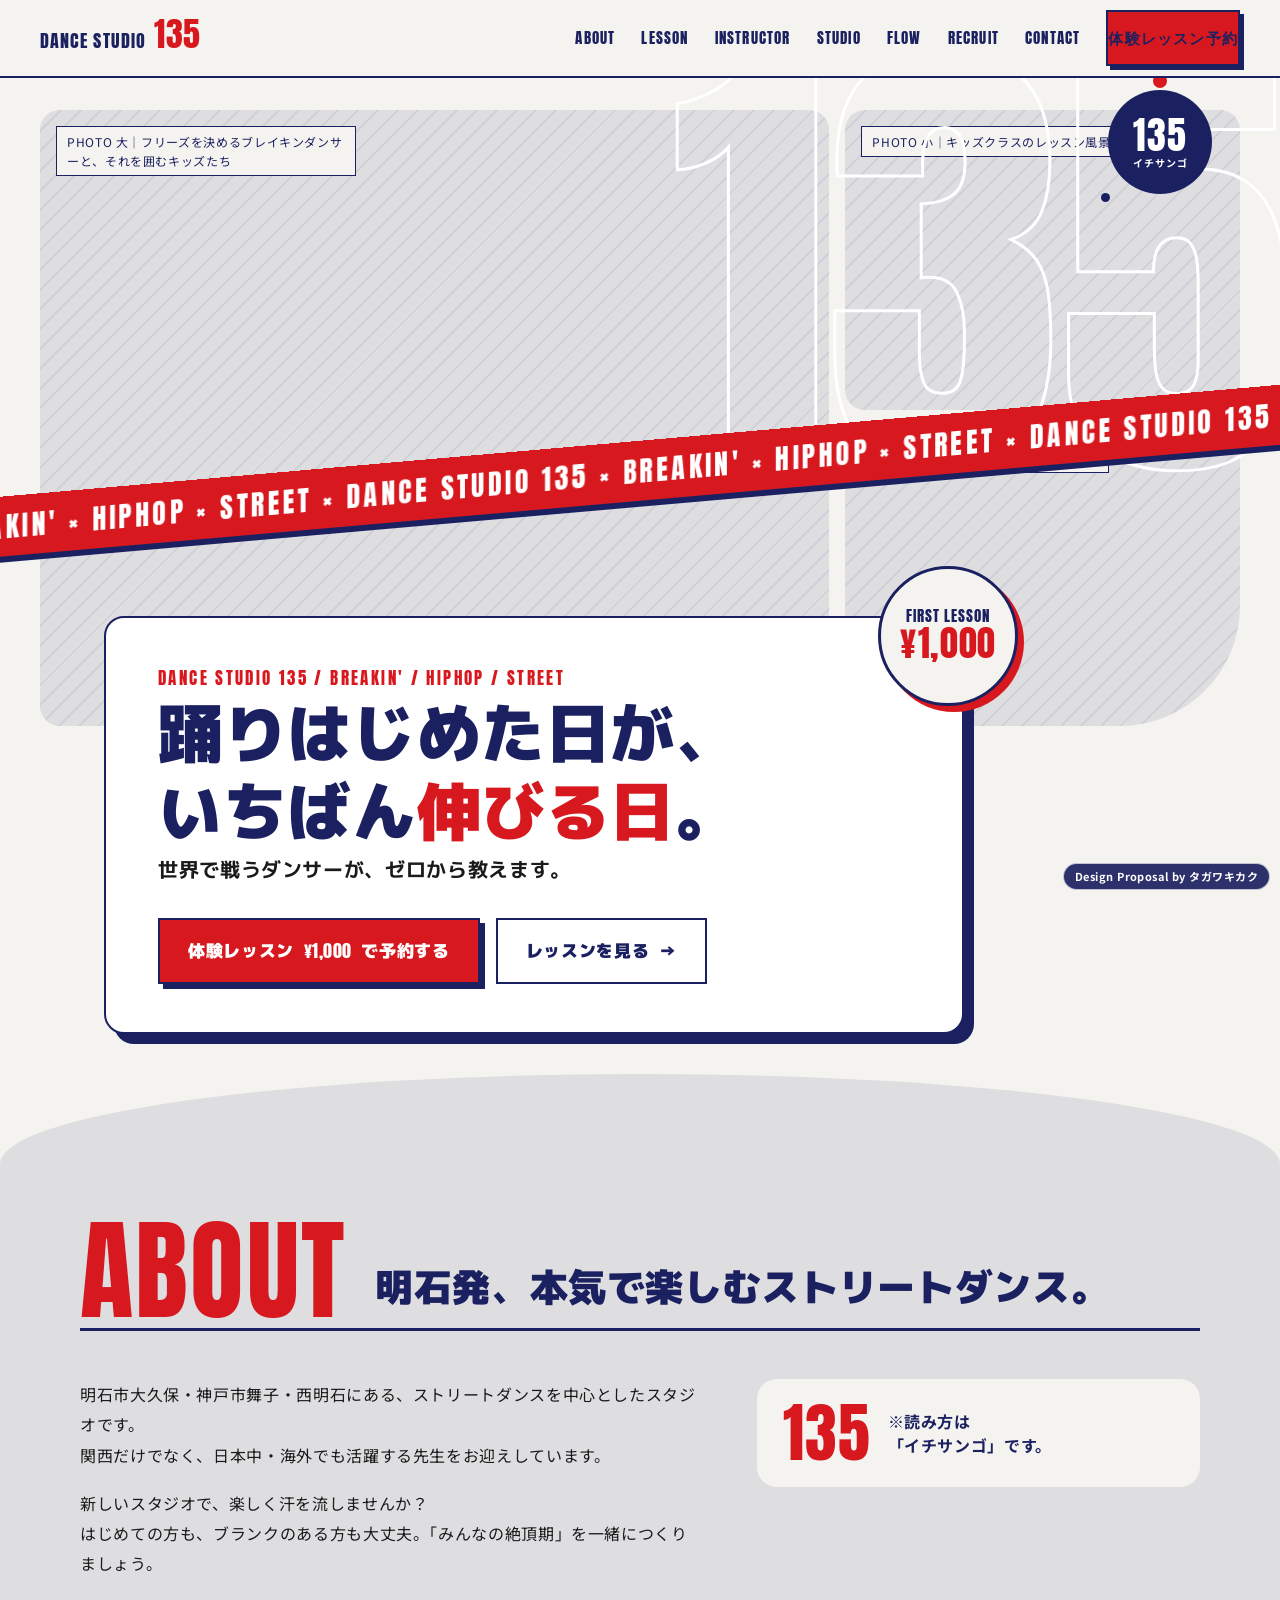
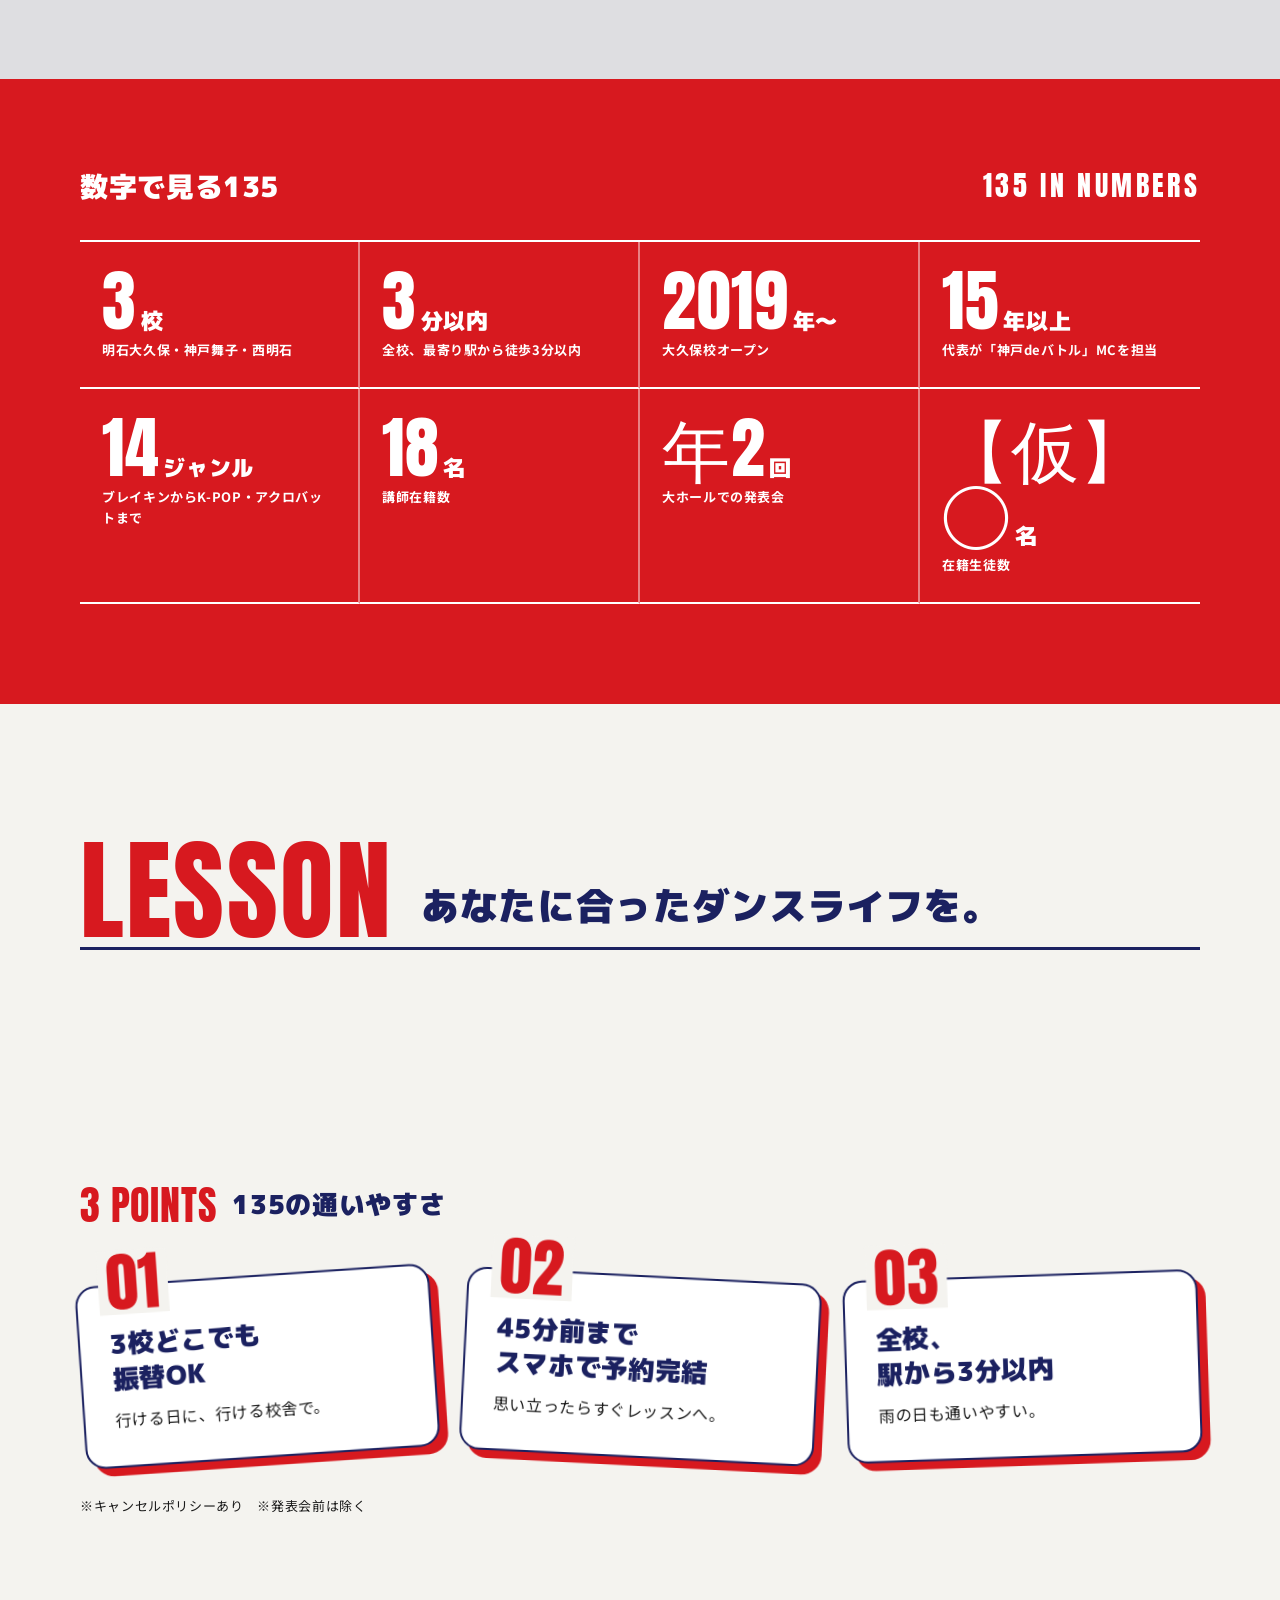
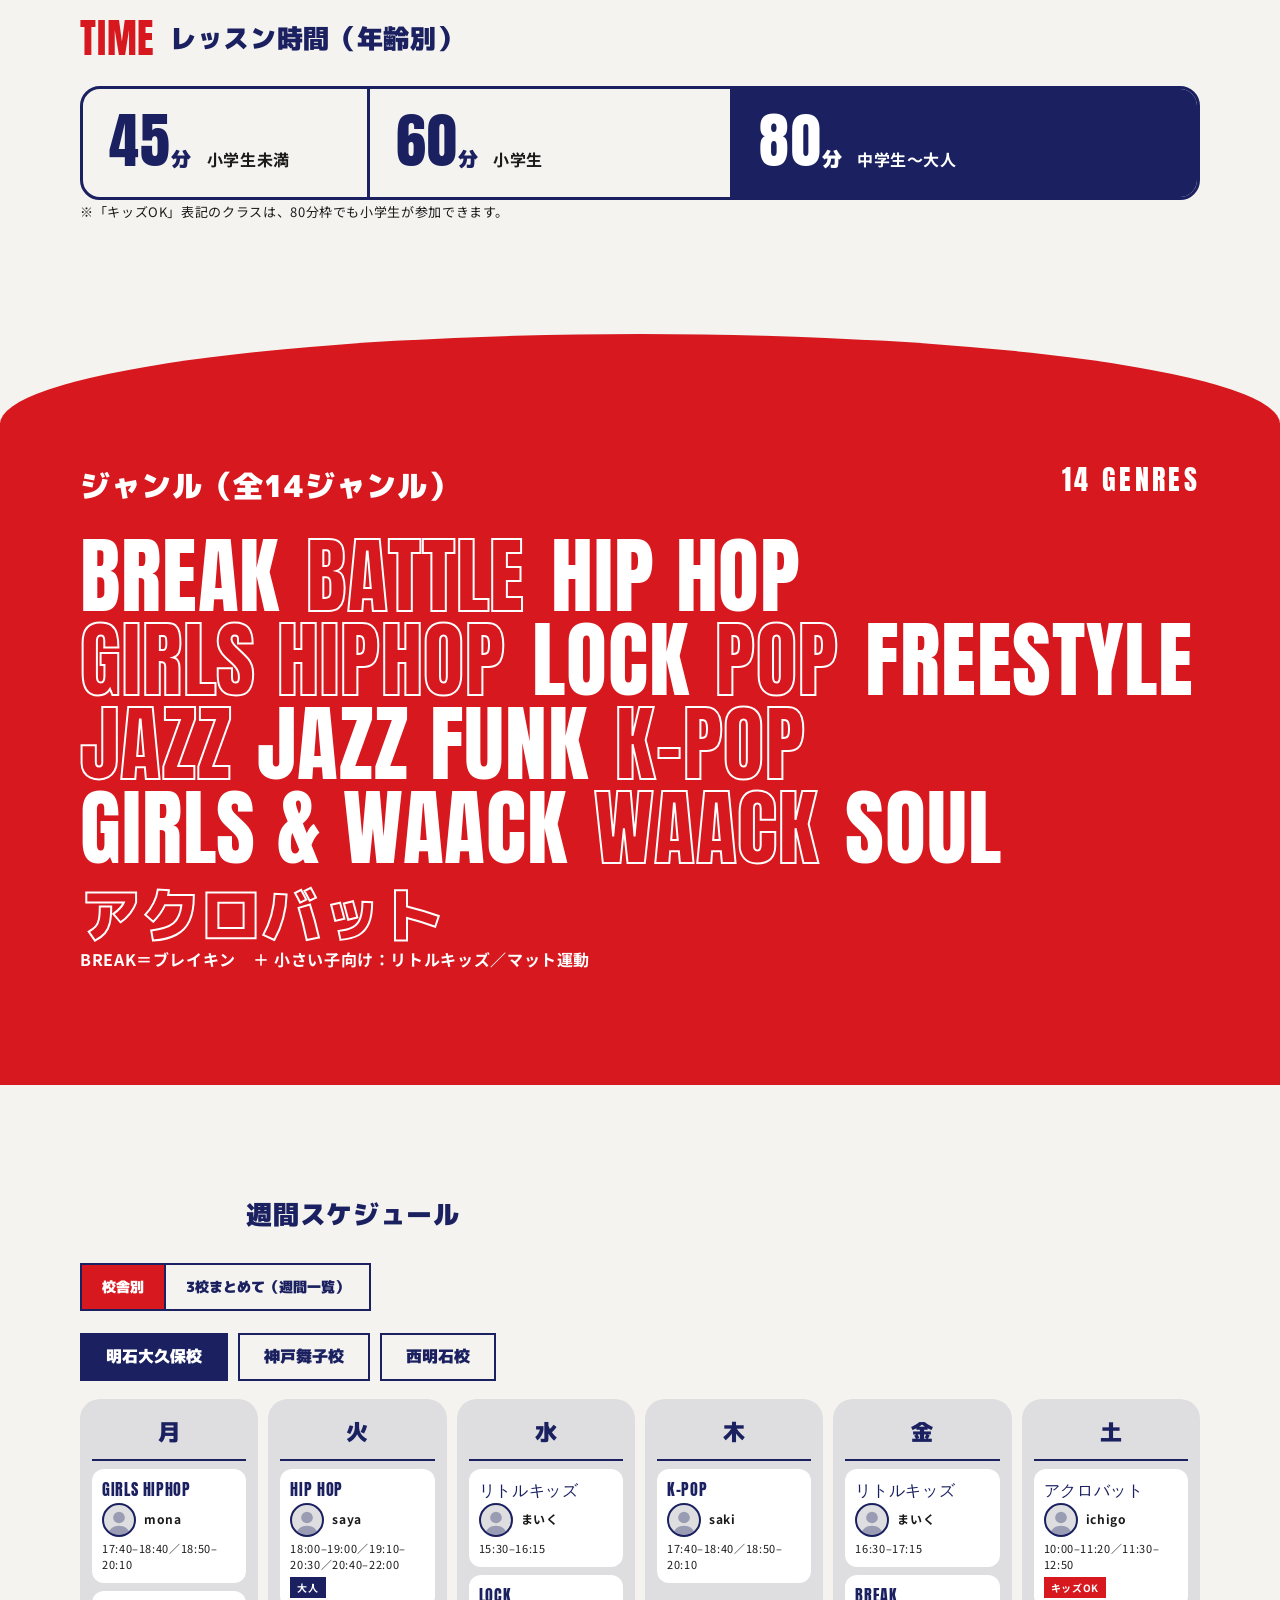
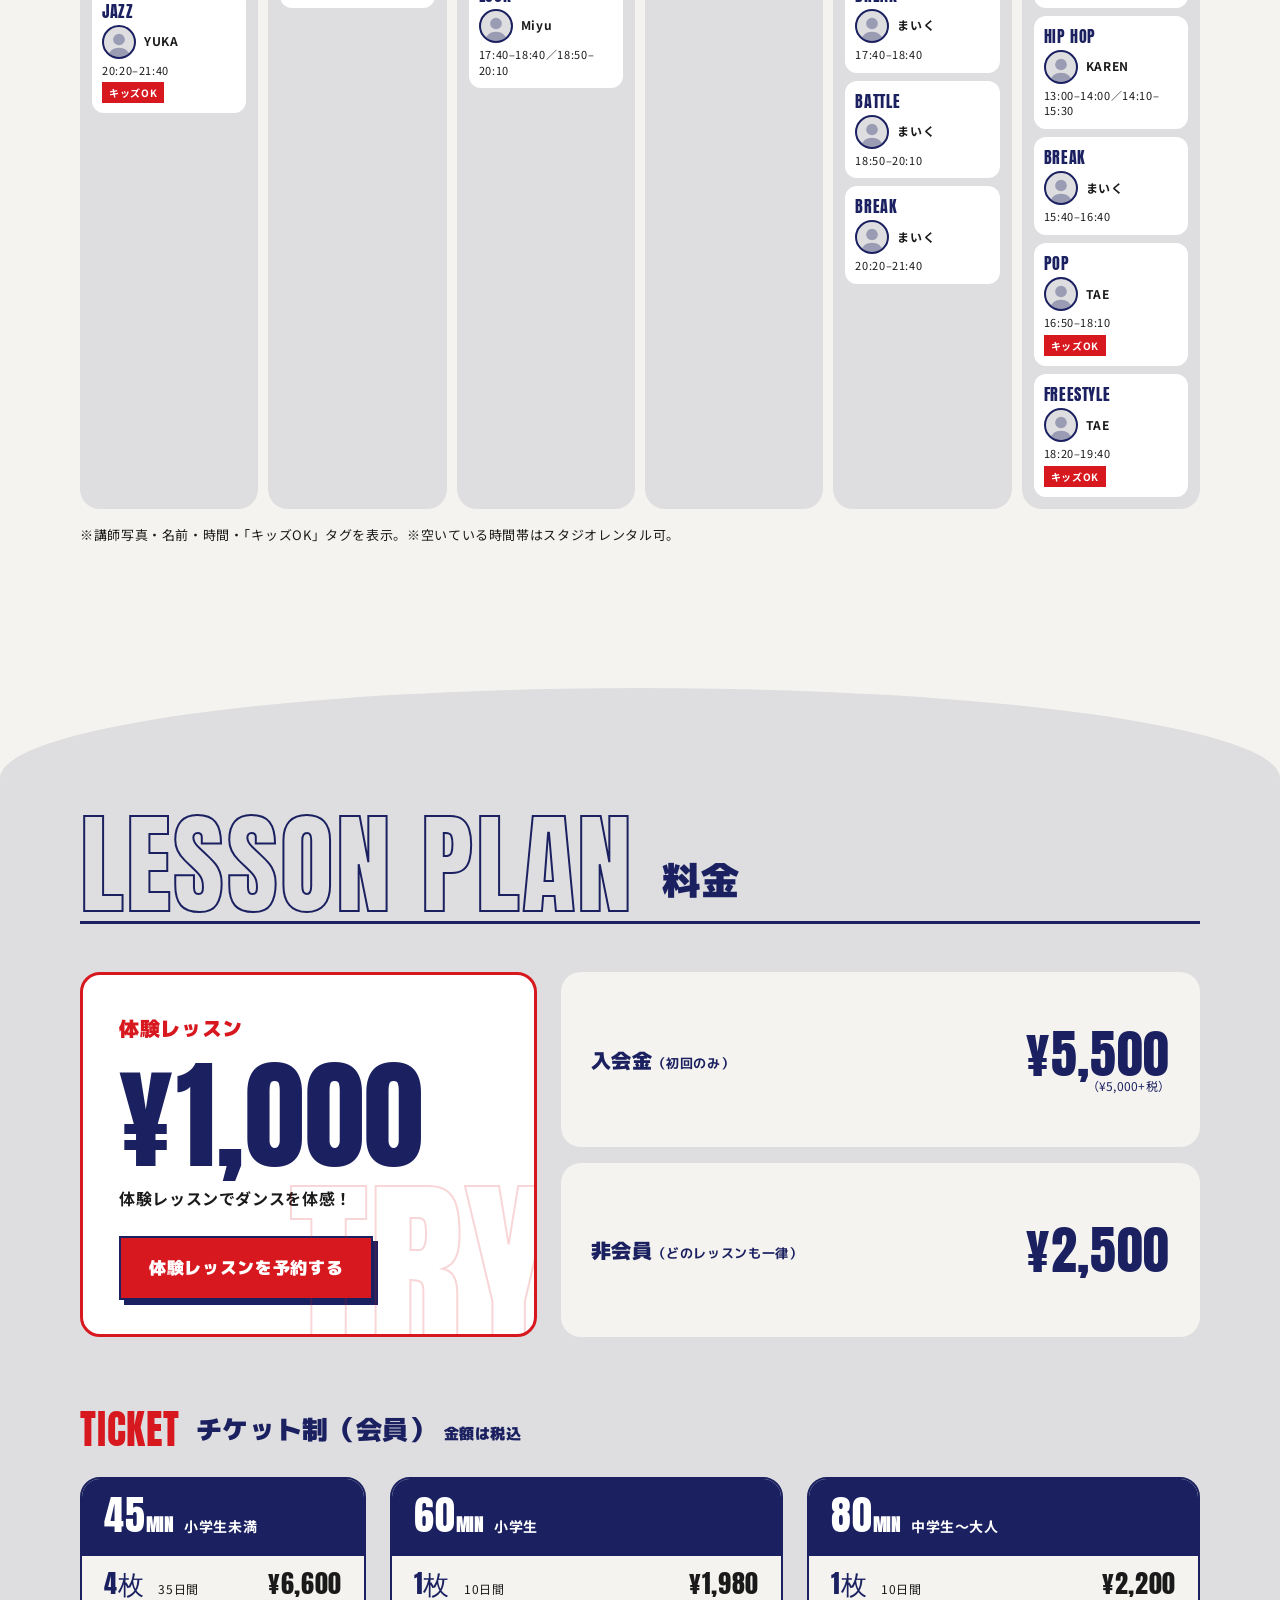
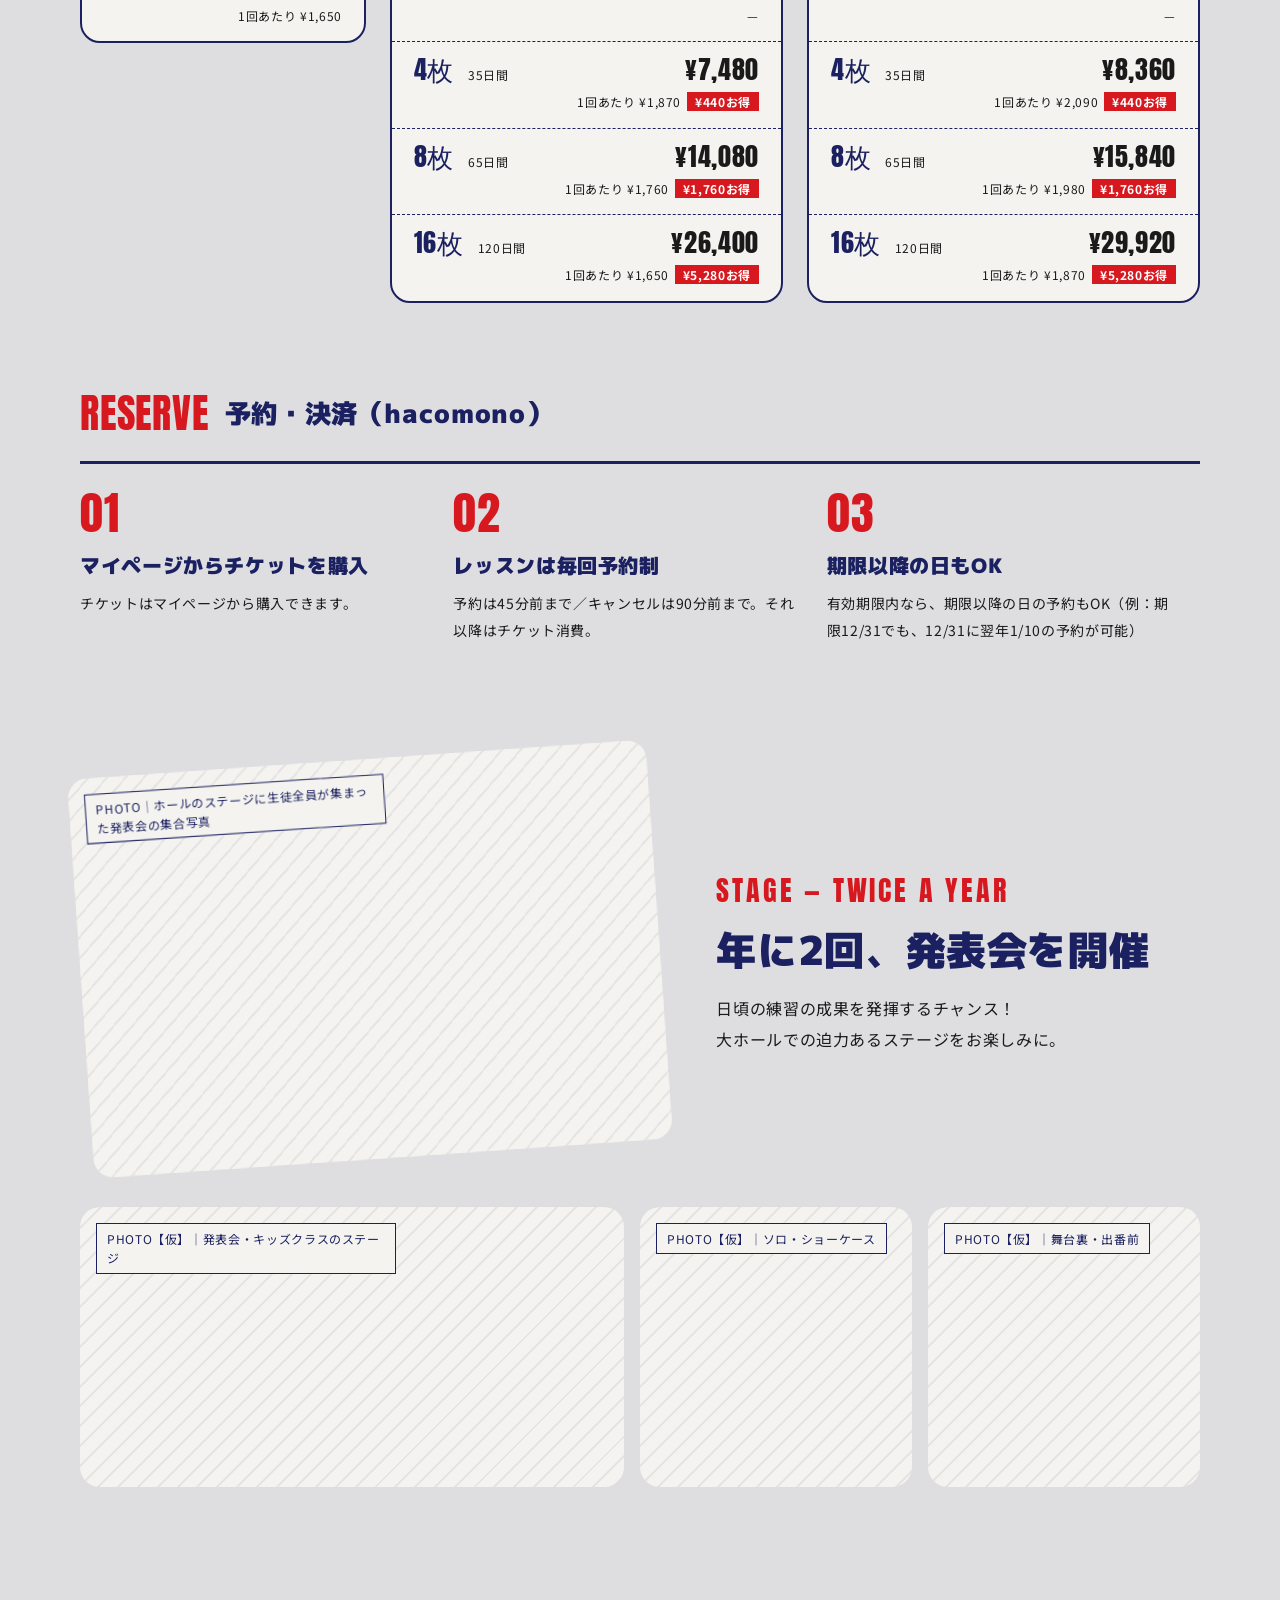
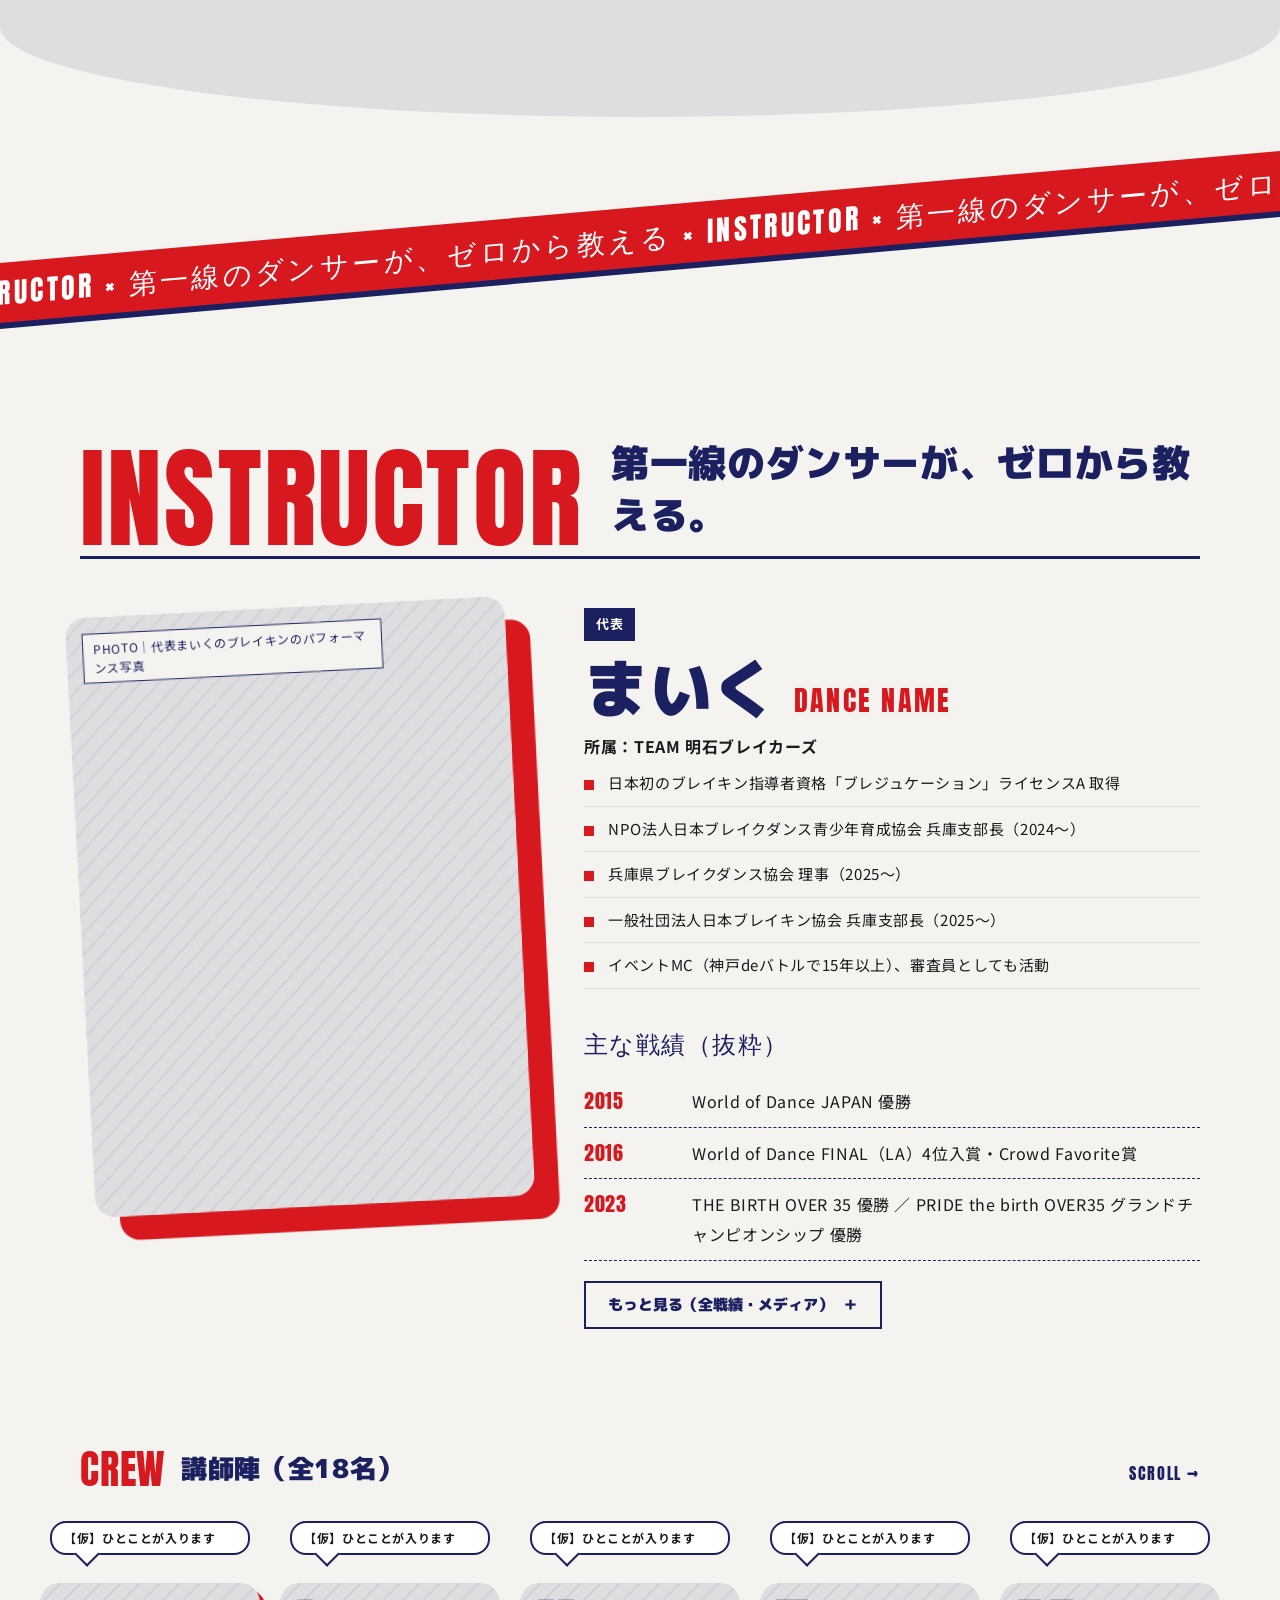
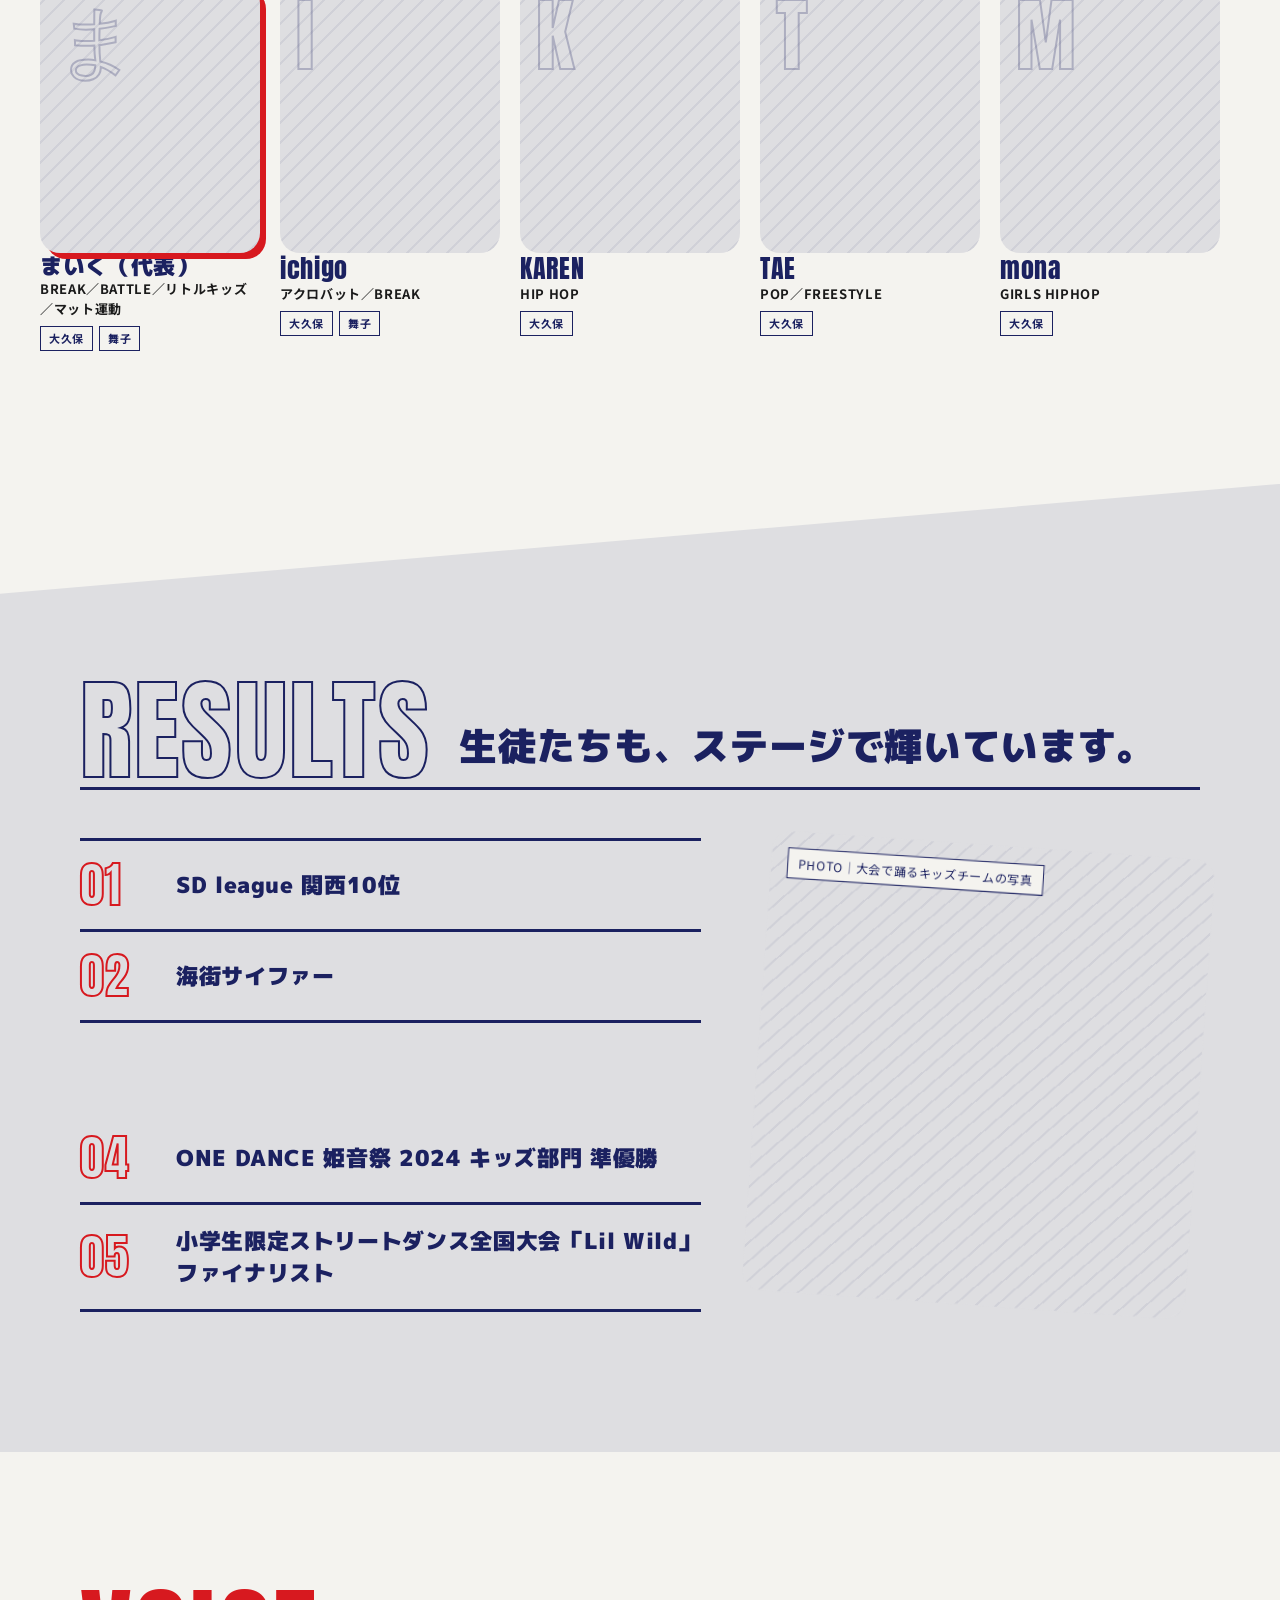
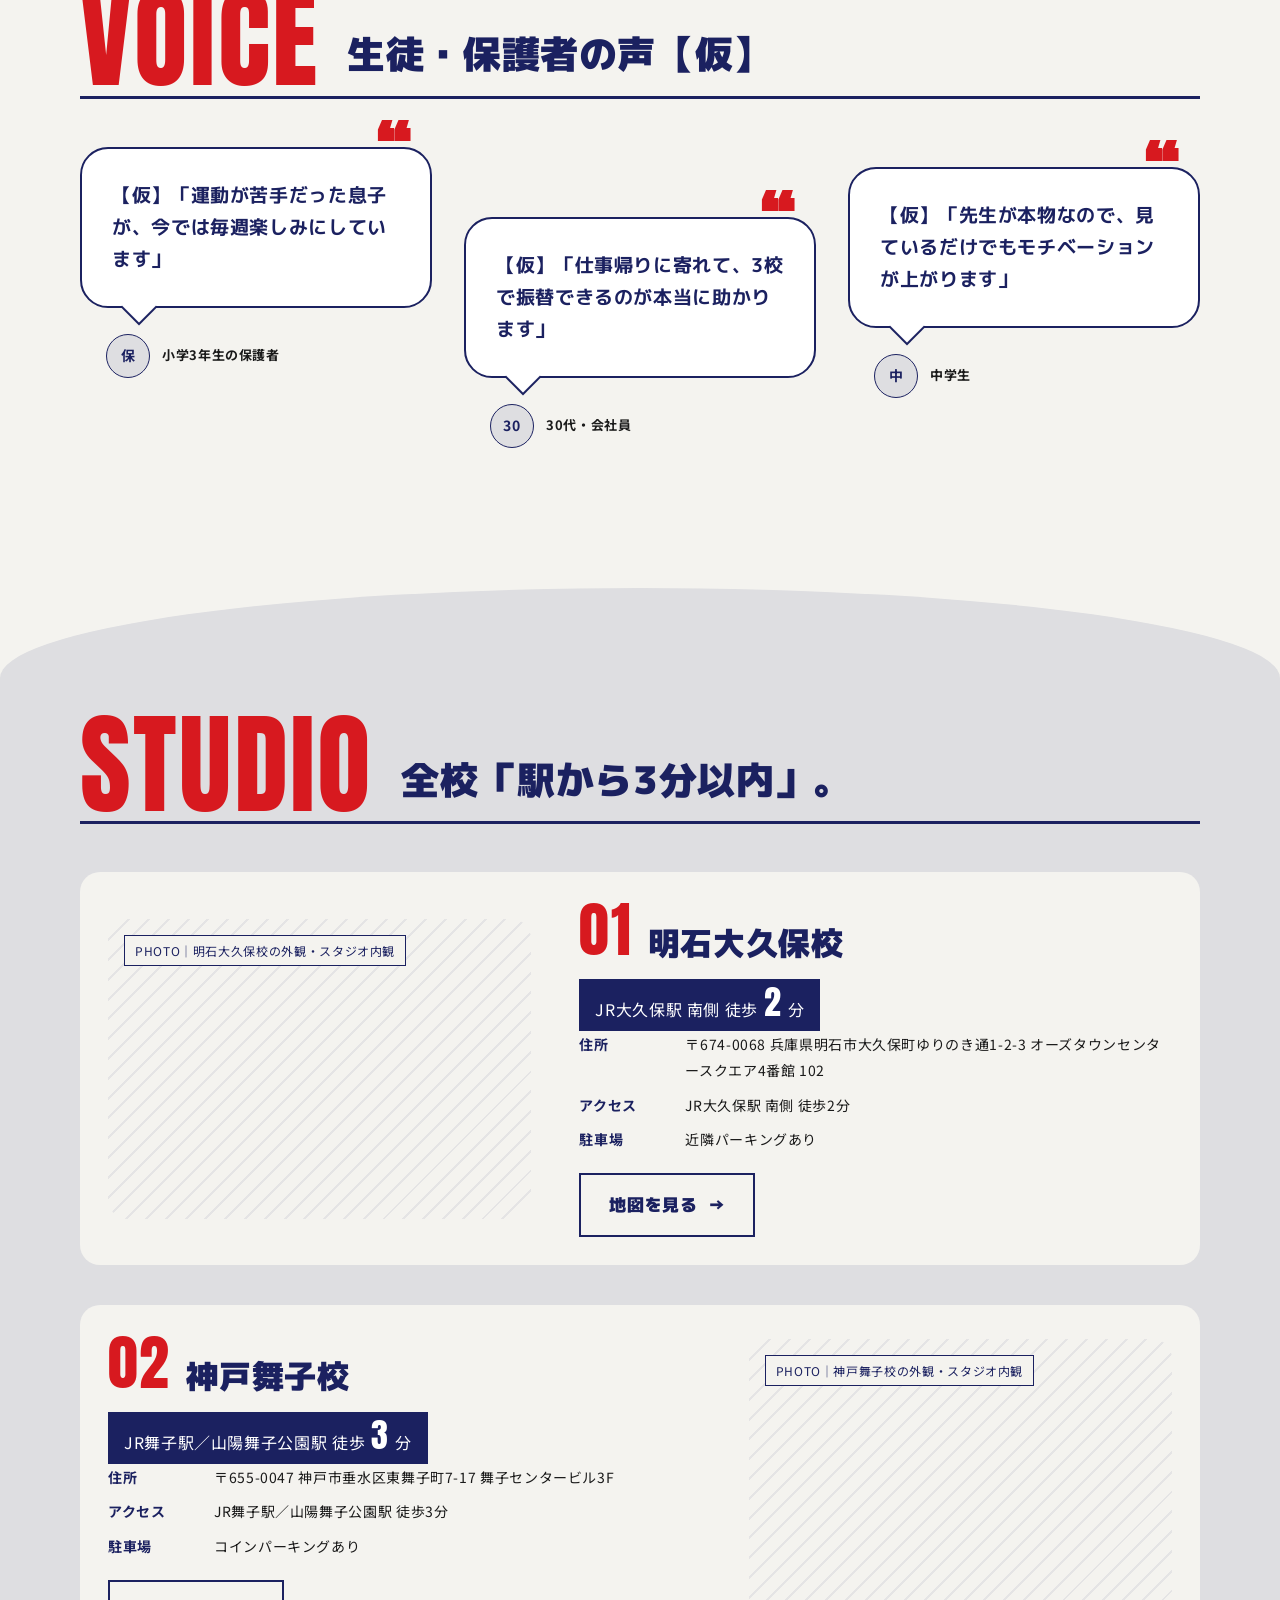
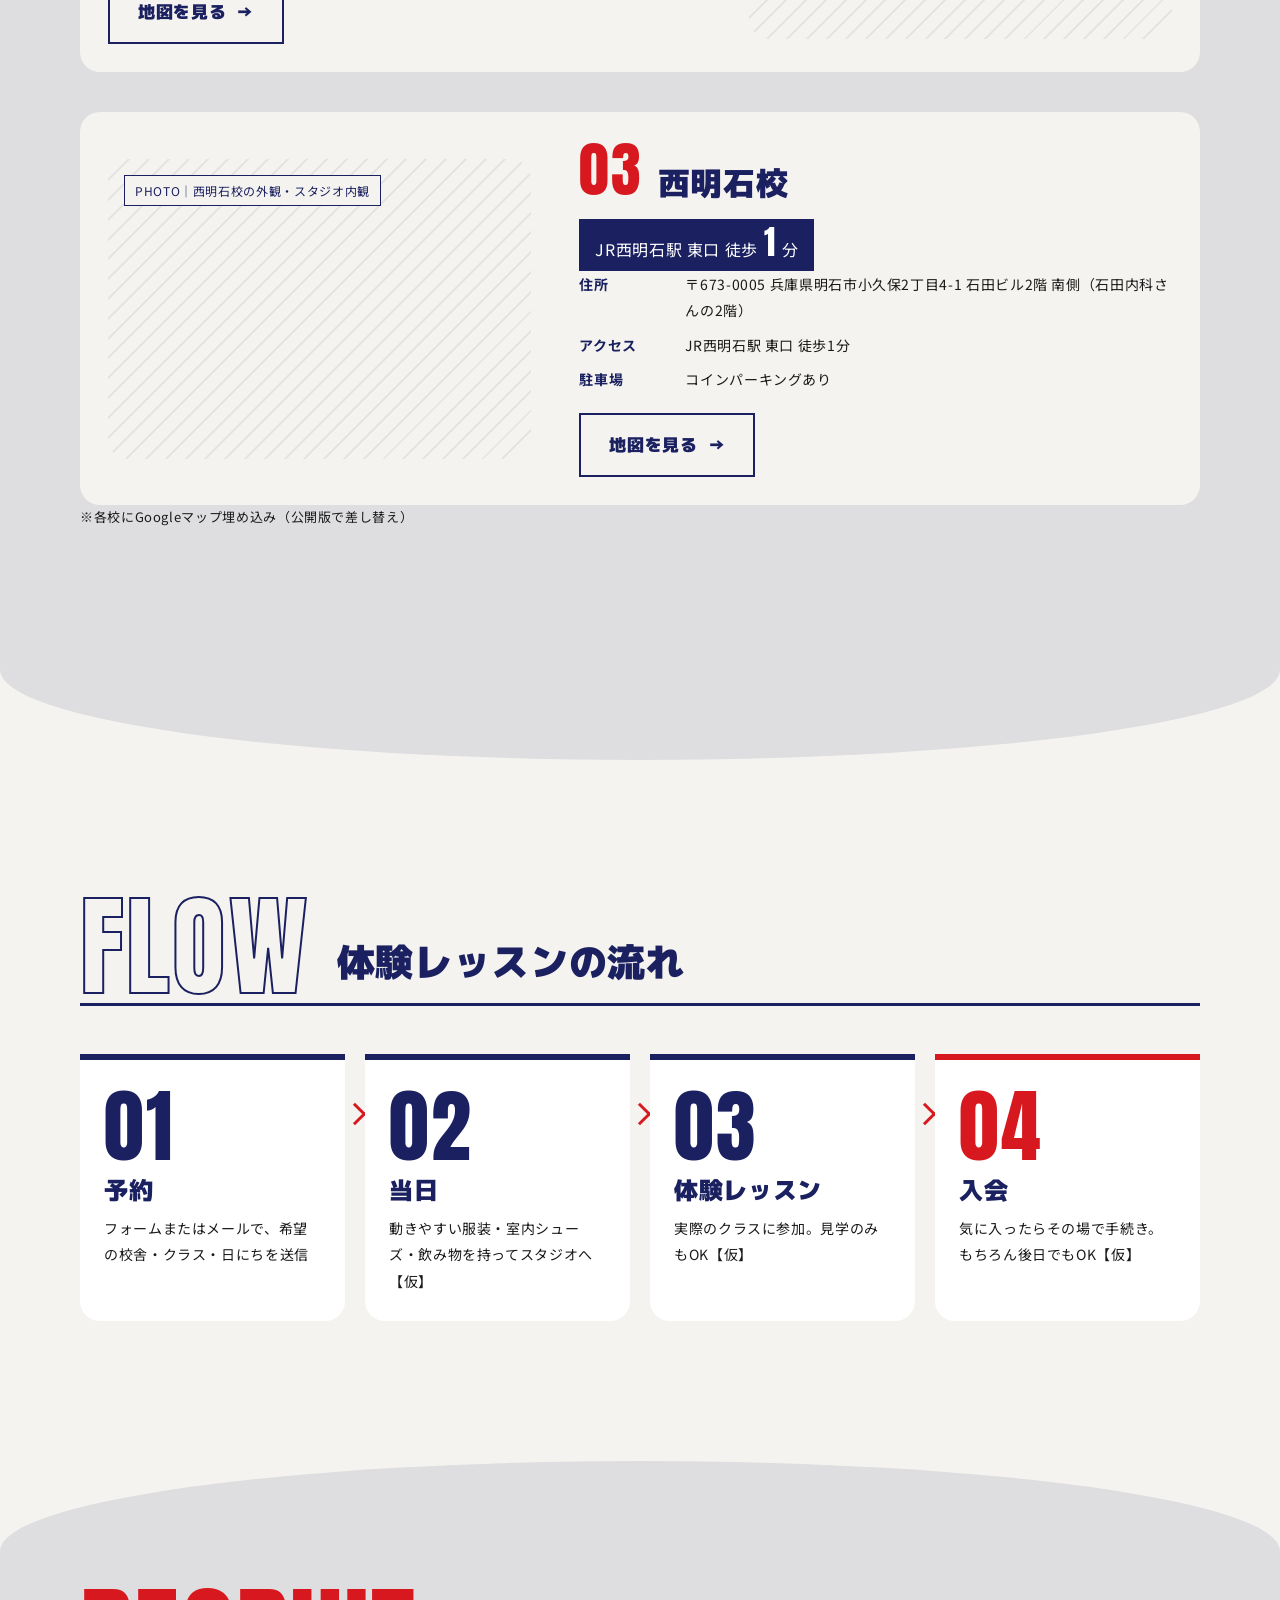
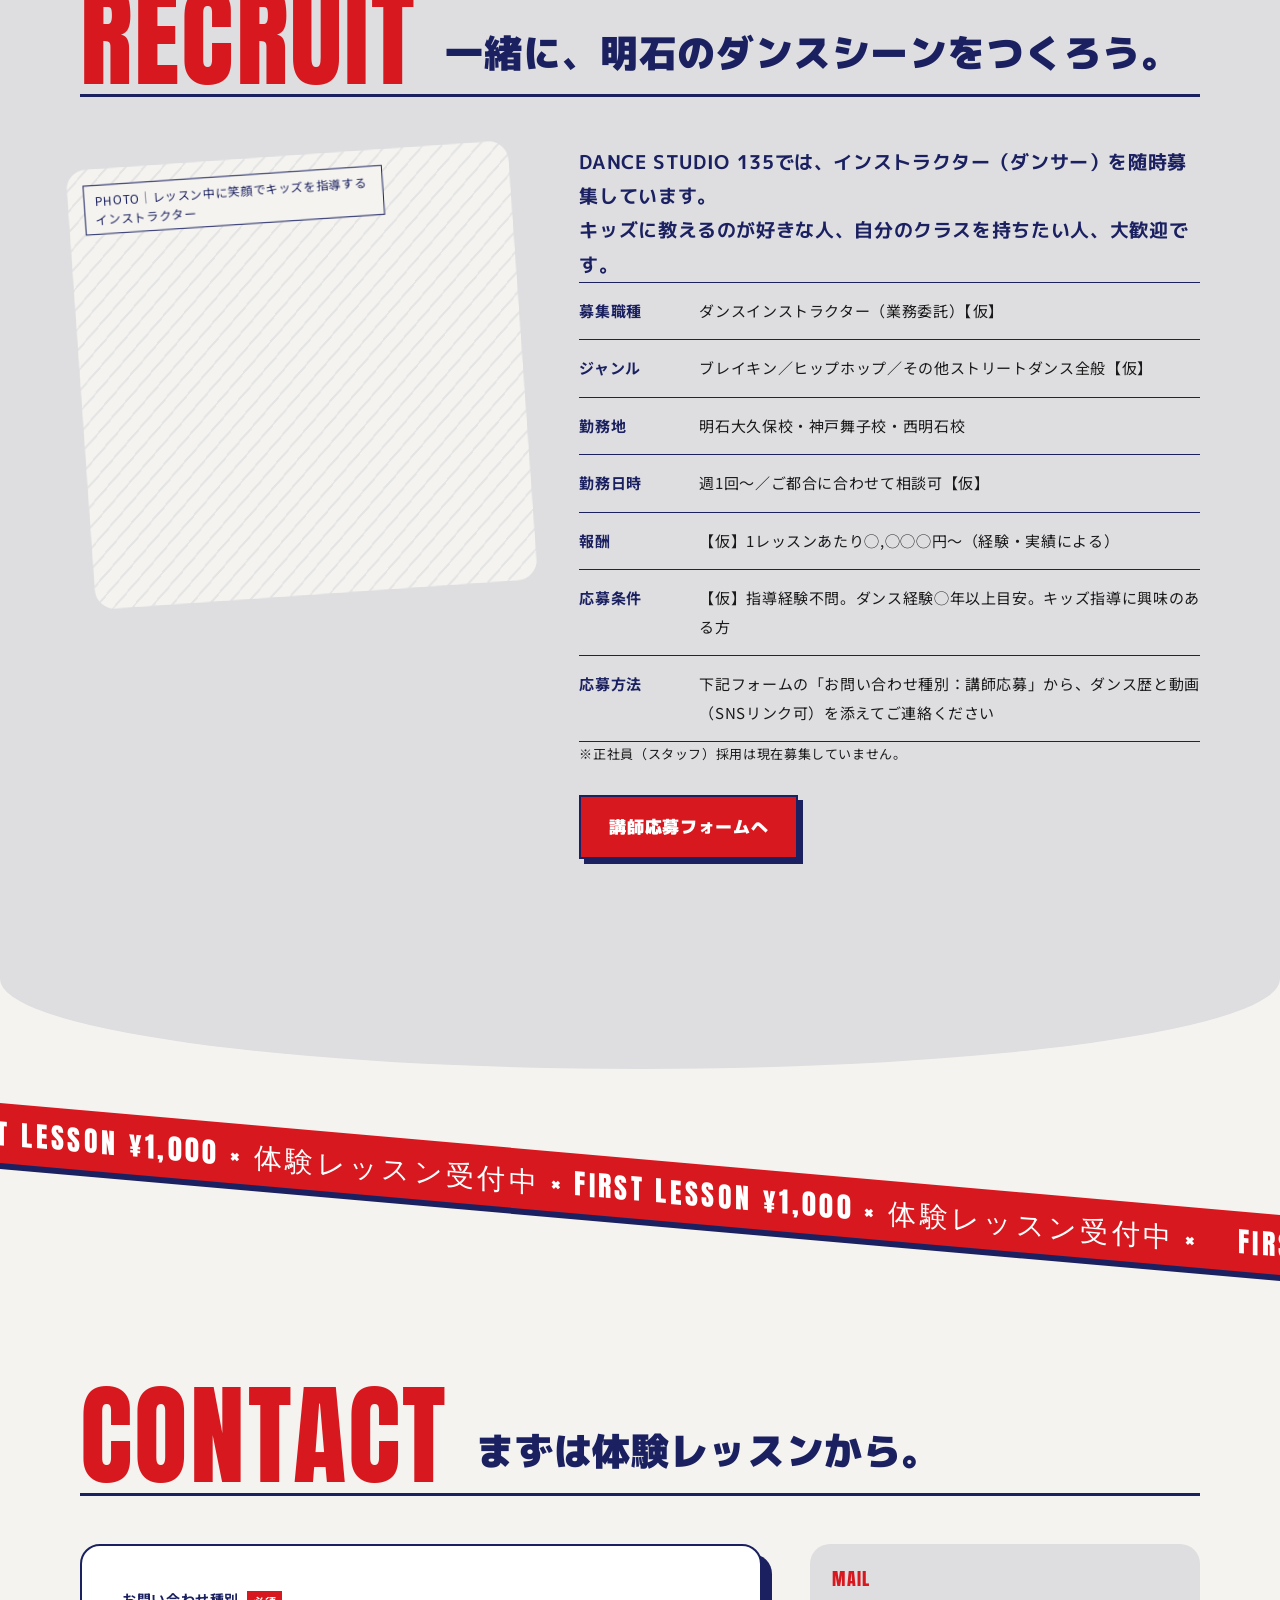
==== dance-studio-135/index.html @ adb82e1c "Add DANCE STUDIO 135 mockup and top page Co-Authored-By: Claude Opus 5.5 <noreply@anthropic.com> Cla" ====
<!doctype html>
<html lang="ja">
<head>
<meta charset="utf-8">
<meta name="viewport" content="width=device-width, initial-scale=1">
<meta name="robots" content="noindex, nofollow">
<title>DANCE STUDIO 135｜明石・大久保・舞子・西明石のストリートダンススタジオ（デザイン提案）</title>
<meta name="description" content="明石大久保・神戸舞子・西明石の3校、全校駅から3分以内。ブレイキン・ヒップホップなどストリートダンスを、初心者からでも第一線で活躍するダンサーに習えるスタジオ。キッズ〜大人まで、体験レッスン受付中。">
<link rel="preconnect" href="https://fonts.googleapis.com">
<link rel="preconnect" href="https://fonts.gstatic.com" crossorigin>
<link href="https://fonts.googleapis.com/css2?family=Anton&amp;family=M+PLUS+1p:wght@700;900&amp;family=Noto+Sans+JP:wght@400;700&amp;display=swap" rel="stylesheet">
<style>
body{margin:0;background:#F4F3EF}
a{color:#D7191F}a:hover{color:#1B2160}
.s135{--main:#D7191F;--sub:#1B2160;--bg:#F4F3EF;--section:#DEDEE1;--text:#1A1A1A;--k:1;--r:20px;
--elastic:linear(0,0.2178 2.1%,1.1144 8.49%,1.2959 10.7%,1.3463 11.81%,1.3705 12.94%,1.3726,1.3643 14.48%,1.3151 16.2%,1.0317 21.81%,0.941 24.01%,0.8912 25.91%,0.8694 27.84%,0.8698 29.21%,0.8824 30.71%,1.0122 38.33%,1.0357,1.046 42.71%,1.0416 45.7%,0.9961 53.36%,0.9839 57.54%,0.9853 60.71%,1.0012 68.14%,1.0056 72.24%,0.9981 86.66%,1);
font-family:'Noto Sans JP',sans-serif;font-size:16px;line-height:1.9;letter-spacing:.04em;color:var(--text);background:var(--bg);overflow-x:clip;position:relative}
.s135 *{box-sizing:border-box}
.s135 h1,.s135 h2,.s135 h3,.s135 h4,.s135 p,.s135 ul,.s135 ol,.s135 dl,.s135 dd,.s135 figure{margin:0}
.s135 ul,.s135 ol{padding:0;list-style:none}
.wrap{max-width:1200px;margin:0 auto;padding:0 40px}
.en{font-family:'Anton',sans-serif;letter-spacing:.02em;font-weight:400}
.jp-h{font-family:'M PLUS 1p',sans-serif;font-weight:900;line-height:1.35}
.s135 a:focus-visible,.s135 button:focus-visible,.s135 input:focus-visible,.s135 select:focus-visible,.s135 textarea:focus-visible{outline:3px solid var(--main);outline-offset:3px}
.sec{padding:140px 0}
.alt{background:var(--section)}

/* header */
.hd{position:sticky;top:0;z-index:60;background:var(--bg);border-bottom:2px solid var(--sub)}
.hd-in{max-width:1360px;margin:0 auto;padding:0 40px;height:76px;display:flex;align-items:center;justify-content:space-between;gap:24px}
.logo{display:flex;align-items:baseline;gap:8px;text-decoration:none;color:var(--sub)}
.logo-en{font-family:'Anton',sans-serif;font-size:18px;letter-spacing:.06em}
.logo-num{font-family:'Anton',sans-serif;font-size:34px;color:var(--main);line-height:1}
.nav{display:flex;align-items:center;gap:26px}
.nav a{font-family:'Anton',sans-serif;font-size:15px;letter-spacing:.08em;color:var(--sub);text-decoration:none;padding:12px 0}
.nav a:hover{color:var(--main)}
.burger{display:none;width:48px;height:48px;border:2px solid var(--sub);background:var(--bg);align-items:center;justify-content:center;cursor:pointer}
.mnav{display:flex;flex-direction:column;padding:8px 20px 20px;background:var(--bg);border-top:1px solid var(--section)}
.mnav a{font-family:'Anton',sans-serif;font-size:22px;color:var(--sub);text-decoration:none;padding:10px 0;border-bottom:1px solid var(--section)}

/* buttons */
.btn{display:inline-flex;align-items:center;justify-content:center;gap:10px;min-height:56px;padding:14px 28px;font-family:'M PLUS 1p',sans-serif;font-weight:900;font-size:17px;letter-spacing:.04em;text-decoration:none;border:2px solid var(--sub);border-radius:0;cursor:pointer}
.btn-solid{background:var(--main);color:#FFFFFF;box-shadow:5px 5px 0 var(--sub);transition:transform .15s,box-shadow .15s}
.btn-solid:hover{color:#FFFFFF;transform:translate(3px,3px);box-shadow:2px 2px 0 var(--sub)}
.btn-sm{min-height:44px;padding:8px 18px;font-size:14px;box-shadow:4px 4px 0 var(--sub)}
.btn-line{position:relative;overflow:hidden;color:var(--sub);background:transparent;isolation:isolate}
.btn-line::before{content:"";position:absolute;inset:0;background:var(--sub);transform:translateY(101%);transition:transform .35s cubic-bezier(.2,.8,.2,1);z-index:-1}
.btn-line:hover{color:#FFFFFF}.btn-line:hover::before{transform:translateY(0)}
.btn .en{font-size:1.05em}

/* countdown + loader */
.cd{position:fixed;inset:0;z-index:300;background:var(--main);color:#FFFFFF;display:flex;align-items:center;justify-content:center;animation:cdOut .3s cubic-bezier(.7,0,.3,1) 1.3s forwards}
.cd-n{position:absolute;font-family:'Anton',sans-serif;font-size:300px;line-height:1;opacity:0;animation:cdNum .5s ease-out both}
.cd-n:nth-child(2){animation-delay:.45s}.cd-n:nth-child(3){animation-delay:.9s}
.cd-bar{position:absolute;left:40px;right:40px;bottom:56px;height:3px;background:rgba(255,255,255,.3)}
.cd-bar i{display:block;height:100%;background:#FFFFFF;width:0;animation:cdBar 1.3s linear forwards}
@property --p{syntax:'<integer>';inherits:false;initial-value:0}
.cd-pct{position:absolute;right:40px;bottom:72px;font-family:'Anton',sans-serif;font-size:22px;--p:0;counter-reset:p var(--p);animation:cdPct 1.3s linear forwards}
.cd-pct::before{content:counter(p) "%"}
@keyframes cdNum{0%{opacity:0;transform:scale(.3)}35%{opacity:1;transform:scale(1.15)}70%{opacity:1;transform:scale(1)}100%{opacity:0;transform:scale(.2)}}
@keyframes cdBar{to{width:100%}}
@keyframes cdPct{to{--p:100}}
@keyframes cdOut{to{transform:translateY(-100%);visibility:hidden}}

/* hero motion */
.ta .ch{display:inline-block;animation:ta .8s var(--elastic) both;animation-delay:calc(1.4s + var(--i) * .05s)}
@keyframes ta{0%{opacity:0;transform:translate(calc(var(--x) * var(--k)),calc(var(--y) * var(--k))) rotate(var(--r))}25%{opacity:1}100%{opacity:1;transform:none}}
.fi{animation:fi .6s ease-out both;animation-delay:calc(1.6s + var(--n,0) * .08s)}
@keyframes fi{from{opacity:0}to{opacity:1}}
.fu{animation:fu .6s var(--elastic) both;animation-delay:calc(1.9s + var(--n,0) * .12s)}
@keyframes fu{0%{opacity:0;transform:translateY(24px)}30%{opacity:1}100%{opacity:1;transform:none}}
.wiggle{animation:wig 1.2s ease-in-out 2.4s infinite}
@keyframes wig{0%,100%{transform:rotate(-6deg)}50%{transform:rotate(4deg)}}
.orbit{position:absolute;inset:-16px;animation:orb 6s linear 2.4s infinite}
.orbit i{position:absolute;top:0;left:50%;width:14px;height:14px;margin-left:-7px;border-radius:50%;background:var(--main)}
.orbit i:nth-child(2){top:auto;bottom:8px;left:12%;width:9px;height:9px;background:var(--sub)}
@keyframes orb{to{transform:rotate(360deg)}}

/* slash band (diagonal, flowing) */
.slash{position:absolute;left:-60px;right:-60px;height:60px;background:var(--main);transform:skewY(-5deg);transform-origin:0 50%;display:flex;align-items:center;overflow:hidden;box-shadow:0 6px 0 var(--sub)}
.slash-track{display:flex;flex:none;white-space:nowrap;animation:mq 28s linear infinite}
.slash-track p{font-family:'Anton',sans-serif;font-size:28px;letter-spacing:.12em;color:#FFFFFF;padding-right:40px;line-height:1}
.slash:hover .slash-track{animation-play-state:paused}
@keyframes mq{to{transform:translateX(-50%)}}
.band-row{position:relative;height:240px;overflow:hidden}
.band-row .slash{top:90px;transform-origin:50% 50%}
.band-row .slash.rev{transform:skewY(5deg)}
.band-row .slash.rev .slash-track{animation-direction:reverse}

/* scroll reveal */
html[data-motion=on] [data-reveal]:not([data-in]){opacity:0}
html[data-motion=on] [data-reveal][data-in]{animation:.6s var(--elastic) both;animation-delay:var(--dl,0s)}
html[data-motion=on] [data-reveal=slide][data-in]{animation-name:rvSlide}
html[data-motion=on] [data-reveal=up][data-in]{animation-name:rvUp}
html[data-motion=on] [data-reveal=rot][data-in]{animation-name:rvRot}
@keyframes rvSlide{0%{opacity:0;transform:translateX(-100px)}30%{opacity:1}100%{opacity:1;transform:none}}
@keyframes rvUp{0%{opacity:0;transform:translateY(24px)}30%{opacity:1}100%{opacity:1;transform:none}}
@keyframes rvRot{0%{opacity:0;transform:translateY(24px) rotate(-12deg)}30%{opacity:1}100%{opacity:1;transform:rotate(var(--tilt,-2deg))}}
.tilt{transform:rotate(var(--tilt,-2deg))}
@supports (animation-timeline: view()){
.plx{animation:plx linear both;animation-timeline:view();animation-range:cover}
@keyframes plx{from{transform:translateY(calc(40px * var(--k)))}to{transform:translateY(calc(-40px * var(--k)))}}
}
.cursor{display:none;position:fixed;left:0;top:0;width:36px;height:36px;margin:-18px 0 0 -18px;border-radius:50%;background:#FFFFFF;mix-blend-mode:difference;pointer-events:none;z-index:250;transform:translate(-200px,-200px)}
@media (hover:none){.cursor{display:none}}

/* placeholder photo */
.ph{position:relative;width:100%;height:100%;background:var(--section) repeating-linear-gradient(135deg,rgba(27,33,96,.07) 0 2px,transparent 2px 14px);display:flex;align-items:flex-start;padding:16px;color:var(--sub);font-size:12px;line-height:1.6;overflow:hidden;border-radius:var(--r)}
.alt .ph{background-color:var(--bg)}
.ph-tag{background:var(--bg);padding:5px 10px;border:1px solid var(--sub);max-width:300px}

/* section heads */
.shead{display:grid;grid-template-columns:auto minmax(0,1fr);align-items:end;gap:10px 28px;margin-bottom:48px}
.shead .en{font-size:110px;line-height:.85;color:var(--main)}
.shead .en.o{color:transparent;-webkit-text-stroke:2px var(--sub)}
.shead h2{font-size:38px;color:var(--sub);padding-bottom:6px}
.shead .rule{grid-column:1 / -1;height:3px;background:var(--sub)}
.sub-h{display:flex;align-items:center;gap:16px;margin:100px 0 28px;flex-wrap:wrap}
.sub-h .en{font-size:40px;color:var(--main);line-height:1}
.sub-h h3{font-size:26px;color:var(--sub)}
.note{font-size:13px;margin-top:14px}
.curve{height:90px;background:var(--section);border-radius:50% 50% 0 0/100% 100% 0 0}
.curve-b{height:90px;background:var(--section);border-radius:0 0 50% 50%/0 0 100% 100%}
.curve.red{background:var(--main)}

/* ===== HERO ===== */
.hero{position:relative;padding:32px 0 40px;overflow:hidden}
.stage{position:relative;max-width:1360px;margin:0 auto;padding:0 40px}
.pgrid{position:relative;z-index:1;display:grid;grid-template-columns:minmax(0,2fr) minmax(0,1fr);grid-template-rows:300px 300px;gap:16px}
.pgrid .big{grid-row:span 2}
.pcell.s2 .ph{border-radius:var(--r) var(--r) 120px var(--r)}
.hero-135{position:absolute;z-index:2;right:-10px;top:-40px;font-family:'Anton',sans-serif;font-size:480px;line-height:.8;color:transparent;-webkit-text-stroke:3px #FFFFFF;pointer-events:none;letter-spacing:-.01em}
.hero .slash{z-index:3;top:392px}
.badge{position:absolute;z-index:4;right:68px;top:-20px;width:104px;height:104px}
.badge-core{position:absolute;inset:0;border-radius:50%;background:var(--sub);display:flex;flex-direction:column;align-items:center;justify-content:center;line-height:1}
.badge-core .en{font-size:38px;color:#FFFFFF}
.badge-core small{font-size:10px;color:#FFFFFF;font-weight:700;letter-spacing:.1em;margin-top:4px}
.panel-w{position:relative;z-index:5;max-width:1360px;margin:-110px auto 0;padding:0 40px}
.panel{position:relative;width:min(860px,100%);background:#FFFFFF;border:2px solid var(--sub);border-radius:var(--r);box-shadow:10px 10px 0 var(--sub);padding:44px 52px 48px;margin-left:64px}
.p-en{font-family:'Anton',sans-serif;font-size:17px;letter-spacing:.14em;color:var(--main);margin-bottom:12px}
.p-catch{font-family:'M PLUS 1p',sans-serif;font-weight:900;font-size:64px;line-height:1.22;color:var(--sub);letter-spacing:.01em}
.p-catch .ln{display:block}
.p-catch em{font-style:normal;color:var(--main)}
.p-sub{margin-top:18px;font-family:'M PLUS 1p',sans-serif;font-weight:700;font-size:20px}
.p-cta{margin-top:30px;display:flex;flex-wrap:wrap;gap:16px}
.sticker{position:absolute;right:-56px;top:-52px;width:140px;height:140px;border-radius:50%;background:var(--bg);color:var(--sub);border:3px solid var(--sub);display:flex;flex-direction:column;align-items:center;justify-content:center;text-align:center;line-height:1.1;box-shadow:6px 6px 0 var(--main)}
.sticker .en{font-size:15px;letter-spacing:.06em}
.sticker b{font-family:'Anton',sans-serif;font-weight:400;font-size:36px;color:var(--main)}

/* ===== ABOUT ===== */
.about{padding:60px 0 100px}
.about-grid{display:grid;grid-template-columns:minmax(0,7fr) minmax(0,5fr);gap:56px;align-items:start}
.about-grid p+p{margin-top:1.1em}
.yomi{display:flex;align-items:center;gap:16px;background:var(--bg);border-radius:var(--r);padding:22px 26px}
.yomi .en{font-size:64px;line-height:1;color:var(--main)}
.yomi p{font-weight:700;color:var(--sub);line-height:1.5}

/* numbers strip (red #1) */
.strip{background:var(--main);color:#FFFFFF;padding:80px 0 100px}
.strip-h{display:flex;justify-content:space-between;align-items:baseline;margin-bottom:28px;gap:16px;flex-wrap:wrap}
.strip-h .en{font-size:28px;letter-spacing:.12em}
.sgrid{display:grid;grid-template-columns:repeat(4,minmax(0,1fr));border-top:2px solid #FFFFFF}
.sc{padding:24px 22px 26px;border-bottom:2px solid #FFFFFF;border-right:2px solid rgba(255,255,255,.45)}
.sc:nth-child(4n){border-right:0}
.sc .v{font-family:'Anton',sans-serif;font-size:68px;line-height:1}
.sc .v small{font-family:'M PLUS 1p',sans-serif;font-weight:900;font-size:22px;margin-left:4px}
.sc .l{font-size:13px;font-weight:700;margin-top:6px;line-height:1.6}

/* ===== LESSON ===== */
.lead{max-width:760px;font-size:17px}
.pts{display:grid;grid-template-columns:repeat(3,minmax(0,1fr));gap:28px;margin-top:80px}
.pt{position:relative;padding:40px 30px 30px;border:2px solid var(--sub);border-radius:var(--r);background:#FFFFFF;box-shadow:8px 8px 0 var(--main)}
.pt .no{position:absolute;top:-36px;left:22px;font-family:'Anton',sans-serif;font-size:64px;line-height:1;color:var(--main);background:var(--bg);padding:0 8px}
.pt h3{font-family:'M PLUS 1p',sans-serif;font-weight:900;font-size:26px;line-height:1.35;color:var(--sub)}
.pt p{margin-top:8px}
.tl{display:flex;align-items:stretch;border:3px solid var(--sub);border-radius:var(--r);overflow:hidden}
.tl div{padding:22px 26px;display:flex;align-items:baseline;gap:14px;border-left:3px solid var(--sub)}
.tl div:first-child{border-left:0}
.tl .en{font-size:60px;line-height:1;color:var(--sub)}
.tl .en small{font-family:'M PLUS 1p',sans-serif;font-weight:900;font-size:20px}
.tl span{font-weight:700}
.tl div:nth-child(1){flex:45}.tl div:nth-child(2){flex:60}.tl div:nth-child(3){flex:80;background:var(--sub);color:#FFFFFF}.tl div:nth-child(3) .en{color:#FFFFFF}

/* genre wall (red #2) */
.wall{position:relative;background:var(--main);padding:30px 0 110px;overflow:hidden;margin-top:-1px}
.wall-h{display:flex;justify-content:space-between;align-items:flex-end;gap:20px;flex-wrap:wrap;color:#FFFFFF;margin-bottom:28px}
.wall-h .en{font-size:28px;letter-spacing:.12em}
.words{display:flex;flex-wrap:wrap;gap:0 26px;line-height:1}
.words span{font-family:'Anton',sans-serif;font-size:84px;letter-spacing:.01em;color:#FFFFFF}
.words span:nth-child(even){color:transparent;-webkit-text-stroke:2px #FFFFFF}
.words .jp{font-family:'M PLUS 1p',sans-serif;font-weight:900;font-size:60px;padding-top:14px}
.wall-foot{margin-top:40px;color:#FFFFFF;font-weight:700}

/* schedule */
.tabs{display:flex;gap:10px;flex-wrap:wrap;margin-bottom:18px}
.tab{min-height:48px;padding:10px 24px;font-family:'M PLUS 1p',sans-serif;font-weight:900;font-size:16px;border:2px solid var(--sub);background:var(--bg);color:var(--sub);cursor:pointer}
.tab.on{background:var(--sub);color:#FFFFFF}
.dtabs{display:none}
.week{display:grid;grid-template-columns:repeat(6,minmax(0,1fr));gap:10px}
.col{background:var(--section);border-radius:var(--r);padding:12px;display:flex;flex-direction:column;gap:8px;min-height:200px}
.col .d{font-family:'M PLUS 1p',sans-serif;font-weight:900;font-size:22px;color:var(--sub);text-align:center;padding-bottom:6px;border-bottom:2px solid var(--sub)}
.col.off .d{opacity:.45}
.col .rest{font-size:12px;color:var(--sub);text-align:center;margin-top:8px}
.k{background:#FFFFFF;border-radius:12px;padding:10px;display:flex;flex-direction:column;gap:2px}
.k b{font-family:'Anton',sans-serif;font-weight:400;font-size:16px;color:var(--sub);line-height:1.25}
.k .who{display:flex;align-items:center;gap:6px;font-size:12px;font-weight:700}
.av{width:22px;height:22px;border-radius:50%;background:var(--section);border:1.5px solid var(--sub);display:inline-flex;align-items:center;justify-content:center;font-size:10px;color:var(--sub);flex:none}
.k small{font-size:11px;line-height:1.45}
.k .who{gap:8px;margin:2px 0}
.face{width:34px;height:34px;border-radius:50%;flex:none;background:var(--section);border:2px solid var(--sub);overflow:hidden;display:inline-flex;align-items:flex-end;justify-content:center}
.face svg{width:28px;height:28px;display:block}
.face img{width:100%;height:100%;object-fit:cover}
.show-gal{display:grid;grid-template-columns:minmax(0,2fr) minmax(0,1fr) minmax(0,1fr);gap:16px;margin-top:48px}
.show-gal .g{height:280px}
.ktag{align-self:flex-start;font-size:10px;font-weight:700;color:#FFFFFF;background:var(--main);padding:1px 7px;margin-top:2px}
.ktag.ad{background:var(--sub)}
.sched-foot{display:flex;flex-wrap:wrap;justify-content:space-between;gap:12px;margin-top:14px;font-size:13px}
.views{display:inline-flex;border:2px solid var(--sub);margin-bottom:22px}
.vbtn{min-height:44px;padding:8px 20px;border:0;background:var(--bg);color:var(--sub);font-family:'M PLUS 1p',sans-serif;font-weight:900;font-size:14px;cursor:pointer}
.vbtn + .vbtn{border-left:2px solid var(--sub)}
.vbtn.on{background:var(--main);color:#FFFFFF}
.mx-wrap{overflow-x:auto;padding-bottom:8px}
.mx-row{display:grid;grid-template-columns:150px repeat(6,minmax(140px,1fr));gap:8px;min-width:1080px;margin-top:8px}
.mx-row.hdr{margin-top:0}
.mx-h{font-family:'M PLUS 1p',sans-serif;font-weight:900;font-size:20px;color:#FFFFFF;background:var(--sub);text-align:center;padding:6px 0}
.mx-h.blank{background:transparent}
.mx-s{background:var(--sub);color:#FFFFFF;border-radius:var(--r) 0 0 var(--r);padding:16px 14px;display:flex;flex-direction:column;justify-content:center;font-family:'M PLUS 1p',sans-serif;font-weight:900;font-size:16px;line-height:1.4}
.mx-s .en{font-size:30px;color:var(--main);line-height:1;margin-bottom:6px}
.mx-c{background:var(--section);padding:8px;display:flex;flex-direction:column;gap:6px}
.mx-c .k{padding:8px}
.mx-c .k b{font-size:14px}
.mx-c .none{font-size:12px;color:var(--sub);text-align:center;margin:auto 0;opacity:.6}
.warn{color:var(--main);font-weight:700}

/* price */
.price-top{display:grid;grid-template-columns:minmax(0,5fr) minmax(0,7fr);gap:24px}
.trial{background:#FFFFFF;border:3px solid var(--main);border-radius:var(--r);padding:34px 36px;display:flex;flex-direction:column;gap:14px;position:relative;overflow:hidden}
.trial .lbl{font-family:'M PLUS 1p',sans-serif;font-weight:900;color:var(--main);font-size:20px}
.trial .yen{font-family:'Anton',sans-serif;font-size:120px;line-height:.9;color:var(--sub)}
.trial .ghost{position:absolute;right:-20px;bottom:-40px;font-family:'Anton',sans-serif;font-size:200px;line-height:1;color:transparent;-webkit-text-stroke:2px rgba(215,25,31,.18)}
.fees{display:grid;grid-template-rows:1fr 1fr;gap:16px}
.fee{display:flex;justify-content:space-between;align-items:center;gap:16px;padding:22px 30px;border-radius:var(--r);background:var(--bg)}
.fee b{font-family:'M PLUS 1p',sans-serif;font-weight:900;font-size:20px;color:var(--sub)}
.fee .yen{font-family:'Anton',sans-serif;font-size:52px;line-height:1;color:var(--sub);text-align:right}
.fee .yen small{display:block;font-family:'Noto Sans JP',sans-serif;font-size:12px;letter-spacing:.02em}
.tickets{display:grid;grid-template-columns:minmax(0,.8fr) minmax(0,1.1fr) minmax(0,1.1fr);gap:24px;margin-top:24px;align-items:start}
.tk{background:var(--bg);border-radius:var(--r);overflow:hidden;border:2px solid var(--sub)}
.tk-h{background:var(--sub);color:#FFFFFF;padding:16px 22px;display:flex;align-items:baseline;gap:10px}
.tk-h .en{font-size:40px;line-height:1}
.tk-h span{font-weight:700;font-size:14px}
.tk ul li{display:grid;grid-template-columns:auto minmax(0,1fr) auto;gap:4px 14px;align-items:baseline;padding:14px 22px;border-top:1px dashed var(--sub)}
.tk ul li:first-child{border-top:0}
.tk .n{font-family:'Anton',sans-serif;font-size:26px;color:var(--sub);line-height:1}
.tk .exp{font-size:12px}
.tk .p{font-family:'Anton',sans-serif;font-size:26px;line-height:1;text-align:right}
.tk .per{grid-column:2 / -1;font-size:12px;text-align:right}
.tk .per em{font-style:normal;color:#FFFFFF;background:var(--main);padding:1px 8px;font-weight:700;margin-left:6px}
.steps{display:grid;grid-template-columns:repeat(3,minmax(0,1fr));gap:0;border-top:3px solid var(--sub);margin-top:0}
.st{padding:26px 26px 6px 0;position:relative}
.st .en{font-size:46px;color:var(--main);line-height:1}
.st h4{font-family:'M PLUS 1p',sans-serif;font-weight:900;font-size:20px;color:var(--sub);margin:10px 0 6px}
.st p{font-size:14px}
.show{display:grid;grid-template-columns:minmax(0,6fr) minmax(0,5fr);gap:56px;align-items:center;margin-top:110px}
.show-ph{height:400px}
.show .en{font-size:28px;color:var(--main);letter-spacing:.1em}
.show h3{font-size:40px;color:var(--sub);margin:6px 0 16px}

/* ===== INSTRUCTOR ===== */
.rep{display:grid;grid-template-columns:minmax(0,5fr) minmax(0,7fr);gap:64px;align-items:start}
.rep-ph{position:relative;height:600px}
.rep-ph .back{position:absolute;inset:24px -24px -24px 24px;background:var(--main);border-radius:var(--r)}
.rep-ph .ph{position:relative}
.rep-role{display:inline-block;font-weight:700;font-size:13px;color:#FFFFFF;background:var(--sub);padding:4px 12px}
.rep-name{display:flex;align-items:baseline;gap:16px;margin:12px 0 4px}
.rep-name .jp-h{font-size:64px;color:var(--sub);line-height:1.1}
.rep-name .en{font-size:28px;color:var(--main);letter-spacing:.08em}
.rep-team{font-weight:700;margin-bottom:22px}
.titles li{position:relative;padding:8px 0 8px 24px;border-bottom:1px solid var(--section);font-size:15px}
.titles li::before{content:"";position:absolute;left:0;top:19px;width:10px;height:10px;background:var(--main)}
.awards{margin-top:32px}
.awards h4,.media h4{font-family:'Anton',sans-serif;font-weight:400;font-size:24px;color:var(--sub);letter-spacing:.06em;margin-bottom:10px}
.aw li{display:grid;grid-template-columns:96px minmax(0,1fr);gap:12px;padding:10px 0;border-bottom:1px dashed var(--sub)}
.aw .y{font-family:'Anton',sans-serif;font-size:20px;color:var(--main);line-height:1.5}
.media{margin-top:22px;font-size:14px}
.more{margin-top:20px;min-height:48px;padding:10px 22px;font-family:'M PLUS 1p',sans-serif;font-weight:900;font-size:15px;border:2px solid var(--sub);background:transparent;color:var(--sub);cursor:pointer;display:inline-flex;align-items:center;gap:10px}
.more:hover{background:var(--sub);color:#FFFFFF}
.crew-h{display:flex;justify-content:space-between;align-items:flex-end;gap:16px;flex-wrap:wrap;margin:120px 0 24px}
.crew-h .hint{font-family:'Anton',sans-serif;color:var(--sub);letter-spacing:.1em}
.crew{display:grid;grid-auto-flow:column;grid-auto-columns:220px;gap:20px;overflow-x:auto;padding:70px 4px 28px;scroll-snap-type:x mandatory}
.cw{scroll-snap-align:start;position:relative;transition:transform .25s}
.cw:hover{transform:translateY(-6px)}
.bub{position:absolute;top:-62px;left:10px;right:10px;background:#FFFFFF;border:2px solid var(--sub);border-radius:16px;padding:6px 12px;font-size:12px;font-weight:700;line-height:1.5}
.bub::after{content:"";position:absolute;left:26px;bottom:-10px;width:16px;height:16px;background:#FFFFFF;border-right:2px solid var(--sub);border-bottom:2px solid var(--sub);transform:rotate(45deg)}
.cw-ph{height:270px}
.cw-ph .ph{align-items:flex-end;justify-content:flex-end}
.cw-ph .ini{position:absolute;left:16px;top:12px;font-family:'Anton',sans-serif;font-size:80px;line-height:1;color:transparent;-webkit-text-stroke:2px rgba(27,33,96,.25)}
.cw-name{font-family:'Anton',sans-serif;font-size:26px;color:var(--sub);margin-top:12px;line-height:1.2}
.cw-name.jp{font-family:'M PLUS 1p',sans-serif;font-weight:900;font-size:22px}
.cw-g{font-size:13px;font-weight:700;line-height:1.5}
.cw-s{display:flex;gap:6px;flex-wrap:wrap;margin-top:8px}
.cw-s span{font-size:11px;font-weight:700;border:1.5px solid var(--sub);color:var(--sub);padding:1px 8px}
.cw.lead-card .cw-ph .ph{box-shadow:6px 6px 0 var(--main)}

/* ===== RESULTS (diagonal top) ===== */
.results{background:var(--section);padding:200px 0 140px;clip-path:polygon(0 110px,100% 0,100% 100%,0 100%);margin-top:-40px}
.res-grid{display:grid;grid-template-columns:minmax(0,7fr) minmax(0,5fr);gap:56px;align-items:center}
.res li{display:grid;grid-template-columns:80px minmax(0,1fr);align-items:center;gap:16px;padding:20px 0;border-bottom:3px solid var(--sub)}
.res li:first-child{border-top:3px solid var(--sub)}
.res .i{font-family:'Anton',sans-serif;font-size:48px;line-height:1;color:transparent;-webkit-text-stroke:2px var(--main)}
.res p{font-family:'M PLUS 1p',sans-serif;font-weight:900;font-size:22px;color:var(--sub);line-height:1.45}
.res-ph{height:460px}

/* ===== VOICE ===== */
.voices{display:grid;grid-template-columns:repeat(3,minmax(0,1fr));gap:32px;align-items:start}
.vc:nth-child(2){margin-top:70px}.vc:nth-child(3){margin-top:20px}
.vb{position:relative;background:#FFFFFF;border:2px solid var(--sub);border-radius:28px;padding:30px 30px;font-family:'M PLUS 1p',sans-serif;font-weight:700;font-size:19px;line-height:1.7;color:var(--sub)}
.vb::after{content:"";position:absolute;left:44px;bottom:-14px;width:24px;height:24px;background:#FFFFFF;border-right:2px solid var(--sub);border-bottom:2px solid var(--sub);transform:rotate(45deg)}
.vb .q{position:absolute;top:-30px;right:20px;font-family:'Anton',sans-serif;font-size:72px;line-height:1;color:var(--main)}
.vw{display:flex;align-items:center;gap:12px;margin:26px 0 0 26px;font-size:13px;font-weight:700}
.vw .av{width:44px;height:44px;font-size:14px}

/* ===== STUDIO ===== */
.studios{display:flex;flex-direction:column;gap:40px}
.sd{display:grid;grid-template-columns:minmax(0,5fr) minmax(0,7fr);gap:48px;align-items:center;background:var(--bg);border-radius:var(--r);padding:28px}
.sd:nth-child(even){grid-template-columns:minmax(0,7fr) minmax(0,5fr)}
.sd:nth-child(even) .sd-ph{order:2}
.sd-ph{height:300px}
.sd-top{display:flex;align-items:baseline;gap:16px;flex-wrap:wrap;margin-bottom:14px}
.sd-top .en{font-size:60px;line-height:1;color:var(--main)}
.sd-top h3{font-size:32px;color:var(--sub)}
.walk{display:inline-flex;align-items:baseline;gap:6px;background:var(--sub);color:#FFFFFF;padding:6px 16px;margin-bottom:16px}
.walk b{font-family:'Anton',sans-serif;font-weight:400;font-size:34px;line-height:1}
.sd dl{display:grid;grid-template-columns:90px minmax(0,1fr);gap:8px 16px;font-size:14px}
.sd dt{font-weight:700;color:var(--sub)}
.sd-link{margin-top:20px}

/* ===== FLOW ===== */
.flow{display:grid;grid-template-columns:repeat(4,minmax(0,1fr));gap:20px;position:relative}
.fl{position:relative;padding:30px 24px 26px;border-top:6px solid var(--sub);background:#FFFFFF;border-radius:0 0 var(--r) var(--r)}
.fl:last-child{border-top-color:var(--main)}
.fl .en{font-size:80px;line-height:.9;color:var(--sub)}
.fl:last-child .en{color:var(--main)}
.fl h3{font-size:24px;color:var(--sub);margin:12px 0 8px}
.fl p{font-size:14px}
.fl .arrow{position:absolute;right:-18px;top:46px;width:16px;height:16px;border-top:3px solid var(--main);border-right:3px solid var(--main);transform:rotate(45deg);z-index:2}

/* ===== RECRUIT ===== */
.rec{display:grid;grid-template-columns:minmax(0,5fr) minmax(0,7fr);gap:56px;align-items:start}
.rec-ph{height:440px;margin-top:10px}
.rec-lead{font-family:'M PLUS 1p',sans-serif;font-weight:700;font-size:19px;line-height:1.8;color:var(--sub);margin-bottom:26px}
.rtab{width:100%;border-collapse:collapse;font-size:15px}
.rtab th{width:120px;text-align:left;vertical-align:top;padding:14px 16px 14px 0;color:var(--sub);font-weight:700;border-top:1px solid var(--sub)}
.rtab td{padding:14px 0;border-top:1px solid var(--sub)}
.rtab tr:last-child th,.rtab tr:last-child td{border-bottom:1px solid var(--sub)}

/* ===== CONTACT ===== */
.ct{display:grid;grid-template-columns:minmax(0,7fr) minmax(0,4fr);gap:48px;align-items:start}
.form{background:#FFFFFF;border:2px solid var(--sub);border-radius:var(--r);box-shadow:10px 10px 0 var(--sub);padding:40px}
.fg{display:grid;grid-template-columns:repeat(2,minmax(0,1fr));gap:20px 24px}
.fd{display:flex;flex-direction:column;gap:6px}
.fd.full{grid-column:1 / -1}
.fd label,.fd legend{font-weight:700;font-size:14px;color:var(--sub);padding:0}
.req{display:inline-block;margin-left:8px;font-size:11px;color:#FFFFFF;background:var(--main);padding:0 6px;vertical-align:middle}
.fd input,.fd select,.fd textarea{font:inherit;font-size:15px;min-height:48px;padding:10px 14px;border:2px solid var(--sub);border-radius:0;background:var(--bg);color:var(--text);width:100%}
.fd textarea{min-height:120px;resize:vertical}
.fd fieldset{border:0;margin:0;padding:0;display:flex;flex-direction:column;gap:6px}
.radios{display:flex;gap:20px;flex-wrap:wrap}
.radios label{display:inline-flex;align-items:center;gap:8px;min-height:44px;font-weight:400;color:var(--text)}
.radios input{width:20px;height:20px;min-height:0;accent-color:#D7191F}
.fhint{font-size:12px}
.form .btn{margin-top:28px;width:100%}
.cinfo{display:flex;flex-direction:column;gap:12px}
.ci{display:flex;flex-direction:column;gap:2px;padding:18px 22px;border-radius:var(--r);background:var(--section)}
.ci .en{font-size:18px;color:var(--main);letter-spacing:.08em}
.ci a{font-weight:700;color:var(--sub);word-break:break-all}
.ci p{font-weight:700}

/* ===== FOOTER (navy, only once) ===== */
.ft{background:var(--sub);color:#FFFFFF;padding:90px 0 40px}
.ft a{color:#FFFFFF;text-decoration:none}
.ft a:hover{color:#FFFFFF;text-decoration:underline}
.ft-top{display:grid;grid-template-columns:minmax(0,1fr) auto;gap:40px;align-items:start}
.ft-logo .logo-num{font-size:120px;color:#FFFFFF}
.ft-logo .logo-en{font-size:26px;color:#FFFFFF}
.ft-yomi{font-size:14px;margin-top:6px}
.ft-sch{margin-top:16px;font-weight:700;font-size:14px}
.ft-nav{display:grid;grid-template-columns:repeat(2,auto);gap:4px 48px}
.ft-nav a{font-family:'Anton',sans-serif;font-size:18px;letter-spacing:.08em;padding:8px 0;display:inline-block}
.sns{display:flex;gap:12px;margin-top:20px;align-items:center;flex-wrap:wrap}
.sns a{width:48px;height:48px;border:2px solid #FFFFFF;display:inline-flex;align-items:center;justify-content:center}
.sns small{font-size:12px}
.ft-big{font-family:'Anton',sans-serif;font-size:220px;line-height:.8;color:transparent;-webkit-text-stroke:2px rgba(255,255,255,.35);margin:60px 0 30px;white-space:nowrap;overflow:hidden}
.ft-copy{font-size:12px;border-top:1px solid rgba(255,255,255,.4);padding-top:20px}

/* ===== responsive ===== */
@media (max-width:1024px){
.nav{display:none}.burger{display:inline-flex}
.hd .btn-sm{display:none}
.hero-135{font-size:340px}
.week{grid-template-columns:repeat(3,minmax(0,1fr))}
.tickets{grid-template-columns:minmax(0,1fr)}
.flow{grid-template-columns:repeat(2,minmax(0,1fr))}
.fl .arrow{display:none}
}
@media (max-width:767px){
.s135{font-size:15px;--k:.5}
.wrap,.hd-in,.stage,.panel-w{padding:0 20px}
.hd-in{height:64px}
.sec{padding:90px 0}
.pgrid{grid-template-columns:minmax(0,1fr) minmax(0,1fr);grid-template-rows:280px 150px;gap:10px}
.pgrid .big{grid-column:span 2;grid-row:auto}
.pcell.s2 .ph{border-radius:var(--r) var(--r) 60px var(--r)}
.hero-135{font-size:200px;top:-10px}
.hero .slash{top:250px;height:44px}
.slash-track p{font-size:20px}
.badge{width:76px;height:76px;right:30px;top:-14px}.badge-core .en{font-size:28px}
.panel-w{margin-top:-30px}
.panel{margin-left:0;padding:30px 22px 30px;box-shadow:6px 6px 0 var(--sub)}
.p-catch{font-size:30px}
.p-sub{font-size:16px}
.p-cta{flex-direction:column}
.sticker{width:96px;height:96px;right:-8px;top:-58px}.sticker b{font-size:24px}.sticker .en{font-size:11px}
.shead{grid-template-columns:minmax(0,1fr)}
.shead .en{font-size:70px}.shead h2{font-size:28px}
.about-grid,.price-top,.show,.rep,.res-grid,.rec,.ct{grid-template-columns:minmax(0,1fr);gap:32px}
.sgrid{grid-template-columns:repeat(2,minmax(0,1fr))}
.sc:nth-child(2n){border-right:0}
.sc .v{font-size:48px}
.pts{grid-template-columns:minmax(0,1fr);gap:56px}
.tl{flex-direction:column}.tl div{border-left:0;border-top:3px solid var(--sub)}.tl div:first-child{border-top:0}
.tl .en{font-size:44px}
.words span{font-size:46px}.words .jp{font-size:32px;padding-top:6px}
.dtabs{display:flex;gap:6px;margin-bottom:12px;overflow-x:auto}
.dtab{flex:1 0 44px;min-height:44px;border:2px solid var(--sub);background:var(--bg);color:var(--sub);font-family:'M PLUS 1p',sans-serif;font-weight:900;font-size:16px;cursor:pointer}
.dtab.on{background:var(--main);border-color:var(--main);color:#FFFFFF}
.week{grid-template-columns:minmax(0,1fr)}
.col{display:none;min-height:0}
.col.cur{display:flex}
.trial .yen{font-size:84px}
.fee{padding:18px 20px}.fee .yen{font-size:38px}
.steps{grid-template-columns:minmax(0,1fr)}
.show-ph{height:260px}
.rep-ph{height:420px}
.rep-ph .back{inset:14px -10px -14px 14px}
.rep-name .jp-h{font-size:44px}
.aw li{grid-template-columns:72px minmax(0,1fr)}
.crew{grid-auto-columns:200px}
.results{padding:150px 0 90px;clip-path:polygon(0 60px,100% 0,100% 100%,0 100%)}
.res p{font-size:18px}.res-ph{height:280px}
.voices{grid-template-columns:minmax(0,1fr)}
.vc:nth-child(2),.vc:nth-child(3){margin-top:0}
.sd,.sd:nth-child(even){grid-template-columns:minmax(0,1fr);gap:20px;padding:16px}
.sd:nth-child(even) .sd-ph{order:0}
.sd-ph{height:200px}
.sd dl{grid-template-columns:72px minmax(0,1fr)}
.flow{grid-template-columns:minmax(0,1fr)}
.rec-ph{height:260px}
.form{padding:24px 18px;box-shadow:6px 6px 0 var(--sub)}
.fg{grid-template-columns:minmax(0,1fr)}
.ft-top{grid-template-columns:minmax(0,1fr)}
.ft-logo .logo-num{font-size:80px}
.ft-big{font-size:110px}
.band-row{height:140px}.band-row .slash{top:40px}
.show-gal{grid-template-columns:repeat(2,minmax(0,1fr));gap:10px;margin-top:32px}
.show-gal .g:first-child{grid-column:span 2}
.show-gal .g{height:180px}
}
@media (prefers-reduced-motion:reduce){
.s135 *,.s135 *::before{animation:none !important;transition:none !important}
.cd{display:none}
}

/* ===== standalone mockup additions ===== */
html{scroll-behavior:smooth;scroll-padding-top:84px}
html,body{max-width:100%;overflow-x:clip}
body{-webkit-text-size-adjust:100%}
.s135 [hidden]{display:none !important}
.cursor.on{display:block}
.credit{position:fixed;right:10px;bottom:10px;z-index:240;margin:0;background:#1B2160;color:#FFFFFF;font-family:'Noto Sans JP',sans-serif;font-weight:700;font-size:11px;line-height:1;letter-spacing:.04em;padding:7px 11px;border-radius:999px;border:1px solid rgba(255,255,255,.7);pointer-events:none;opacity:.92}
.sent{color:#D7191F !important;font-weight:700;font-size:15px;text-align:center;margin-top:16px}
html.no-intro .ta .ch{animation-delay:calc(var(--i) * .04s)}
html.no-intro .fi{animation-delay:calc(var(--n,0) * .08s)}
html.no-intro .fu{animation-delay:calc(.3s + var(--n,0) * .12s)}
html.no-intro .wiggle,html.no-intro .orbit{animation-delay:.8s}
.mday{display:none}
@media (max-width:767px){
html{scroll-padding-top:70px}
.mx-wrap{display:none}
.mday{display:flex;flex-direction:column;gap:12px}
.mday .blk{background:var(--section);border-radius:var(--r);padding:12px;display:flex;flex-direction:column;gap:8px}
.mday .blk h4{font-family:'M PLUS 1p',sans-serif;font-weight:900;color:var(--sub);font-size:17px;border-bottom:2px solid var(--sub);padding-bottom:6px}
.k{padding:12px 14px}
.k b{font-size:18px}
.k .who{font-size:14px}
.k small{font-size:13px}
.ktag{font-size:11px}
.col .d{font-size:20px}
.views{display:flex}
.vbtn{flex:1;min-height:48px;font-size:14px;padding:8px 10px}
.tab{flex:1 1 auto;min-height:48px}
.dtab{min-height:48px}
.btn{min-height:56px}
.nav a,.mnav a{min-height:44px;display:flex;align-items:center}
/* lighter motion on phones */
.plx{animation:none !important;transform:none !important}
html[data-motion=on] [data-reveal][data-in]{animation-duration:.4s}
html[data-motion=on] [data-reveal=rot][data-in]{animation-name:rvUp}
.ta .ch{animation-duration:.6s}
.orbit{animation-duration:9s}
.slash-track{animation-duration:40s}
.credit{font-size:10px;bottom:8px;right:8px;padding:6px 9px}
}
.hd .btn-sm{white-space:nowrap;flex:none}
.rep-name{flex-wrap:wrap}
.rep-name .jp-h{white-space:nowrap}
@media (max-width:767px){
.btn{flex-wrap:wrap;column-gap:6px;row-gap:0;text-align:center;line-height:1.5;padding:14px 18px}
.shead .en{font-size:clamp(44px,14vw,70px);overflow-wrap:anywhere}
.sub-h .en{font-size:34px}
}

</style>
</head>
<body>
<div class="s135" id="top">

<div class="cd" id="cd" aria-hidden="true">
<span class="cd-n">1</span><span class="cd-n">3</span><span class="cd-n">5</span>
<span class="cd-pct"></span>
<div class="cd-bar"><i></i></div>
</div>
<div class="cursor" aria-hidden="true"></div>

<header class="hd">
<div class="hd-in">
<a class="logo" href="#top" aria-label="DANCE STUDIO 135 トップへ"><span class="logo-en">DANCE STUDIO</span><span class="logo-num">135</span></a>
<nav class="nav" aria-label="ページ内ナビゲーション">
<a href="#about">ABOUT</a><a href="#lesson">LESSON</a><a href="#instructor">INSTRUCTOR</a><a href="#studio">STUDIO</a><a href="#flow">FLOW</a><a href="#recruit">RECRUIT</a><a href="#contact">CONTACT</a>
<a class="btn btn-solid btn-sm" href="#contact">体験レッスン予約</a>
</nav>
<button class="burger" type="button" aria-label="メニューを開く" aria-expanded="false" aria-controls="mnav" id="burger">
<svg width="24" height="18" viewBox="0 0 24 18" fill="none" stroke="#1B2160" stroke-width="2.5" aria-hidden="true"><path d="M0 2h24M0 9h24M0 16h24"></path></svg>
</button>
</div>
<nav class="mnav" id="mnav" aria-label="メニュー" hidden>
<a href="#about">ABOUT</a><a href="#lesson">LESSON</a><a href="#instructor">INSTRUCTOR</a><a href="#studio">STUDIO</a><a href="#flow">FLOW</a><a href="#recruit">RECRUIT</a><a href="#contact">CONTACT</a>
<a class="btn btn-solid" href="#contact" style="margin-top:16px">体験レッスン予約</a>
</nav>
</header>

<main>
<!-- HERO -->
<section class="hero" aria-labelledby="hero-title">
<div class="stage">
<div class="pgrid">
<div class="pcell big fi" style="--n:0"><div class="ph" role="img" aria-label="フリーズを決めるブレイキンダンサーと、それを囲むキッズたち"><span class="ph-tag">PHOTO 大｜フリーズを決めるブレイキンダンサーと、それを囲むキッズたち</span></div></div>
<div class="pcell fi" style="--n:1"><div class="ph" role="img" aria-label="レッスン中のキッズクラスの様子"><span class="ph-tag">PHOTO 小｜キッズクラスのレッスン風景</span></div></div>
<div class="pcell s2 fi" style="--n:2"><div class="ph" role="img" aria-label="大人クラスで踊るダンサーたち"><span class="ph-tag">PHOTO 小｜大人クラスのレッスン風景</span></div></div>
</div>
<p class="hero-135 plx" aria-hidden="true">135</p>
<div class="slash" aria-hidden="true"><div class="slash-track"><p>BREAKIN' × HIPHOP × STREET × DANCE STUDIO 135 × BREAKIN' × HIPHOP × STREET × DANCE STUDIO 135 ×</p><p>BREAKIN' × HIPHOP × STREET × DANCE STUDIO 135 × BREAKIN' × HIPHOP × STREET × DANCE STUDIO 135 ×</p></div></div>
<div class="badge" aria-hidden="true"><div class="orbit"><i></i><i></i></div><div class="badge-core"><span class="en">135</span><small>イチサンゴ</small></div></div>
</div>
<div class="panel-w">
<div class="panel">
<p class="p-en fu" style="--n:0">DANCE STUDIO 135 / BREAKIN' / HIPHOP / STREET</p>
<h1 class="p-catch ta" id="hero-title" aria-label="踊りはじめた日が、いちばん伸びる日。">
<span class="ln" aria-hidden="true"><span class="ch" style="--x:-160px;--y:-90px;--r:-50deg;--i:0">踊</span><span class="ch" style="--x:90px;--y:-150px;--r:35deg;--i:1">り</span><span class="ch" style="--x:-60px;--y:120px;--r:-25deg;--i:2">は</span><span class="ch" style="--x:150px;--y:60px;--r:60deg;--i:3">じ</span><span class="ch" style="--x:-120px;--y:30px;--r:-60deg;--i:4">め</span><span class="ch" style="--x:60px;--y:-130px;--r:30deg;--i:5">た</span><span class="ch" style="--x:-90px;--y:170px;--r:45deg;--i:6">日</span><span class="ch" style="--x:170px;--y:-40px;--r:-35deg;--i:7">が</span><span class="ch" style="--x:-40px;--y:-190px;--r:80deg;--i:8">、</span></span>
<span class="ln" aria-hidden="true"><span class="ch" style="--x:130px;--y:150px;--r:-55deg;--i:9">い</span><span class="ch" style="--x:-160px;--y:-60px;--r:25deg;--i:10">ち</span><span class="ch" style="--x:70px;--y:190px;--r:-40deg;--i:11">ば</span><span class="ch" style="--x:-110px;--y:-150px;--r:65deg;--i:12">ん</span><em><span class="ch" style="--x:180px;--y:90px;--r:-30deg;--i:13">伸</span><span class="ch" style="--x:-70px;--y:140px;--r:50deg;--i:14">び</span><span class="ch" style="--x:110px;--y:-110px;--r:-65deg;--i:15">る</span><span class="ch" style="--x:-150px;--y:80px;--r:40deg;--i:16">日</span></em><span class="ch" style="--x:60px;--y:-170px;--r:-20deg;--i:17">。</span></span>
</h1>
<p class="p-sub fu" style="--n:0">世界で戦うダンサーが、ゼロから教えます。</p>
<div class="p-cta">
<a class="btn btn-solid fu" style="--n:1" href="#contact">体験レッスン <span class="en">¥1,000</span> で予約する</a>
<a class="btn btn-line fu" style="--n:2" href="#lesson">レッスンを見る <span aria-hidden="true">→</span></a>
</div>
<div class="sticker wiggle" aria-hidden="true"><span class="en">FIRST LESSON</span><b>¥1,000</b></div>
</div>
</div>
</section>

<!-- ABOUT -->
<div class="curve" aria-hidden="true"></div>
<section class="about alt" id="about" aria-labelledby="about-h">
<div class="wrap">
<div class="shead">
<p class="en" data-reveal="slide" aria-hidden="true">ABOUT</p>
<h2 class="jp-h" id="about-h" data-reveal="up">明石発、本気で楽しむストリートダンス。</h2>
<div class="rule" aria-hidden="true"></div>
</div>
<div class="about-grid">
<div data-reveal="up">
<p>明石市大久保・神戸市舞子・西明石にある、ストリートダンスを中心としたスタジオです。<br>関西だけでなく、日本中・海外でも活躍する先生をお迎えしています。</p>
<p>新しいスタジオで、楽しく汗を流しませんか？<br>はじめての方も、ブランクのある方も大丈夫。「みんなの絶頂期」を一緒につくりましょう。</p>
</div>
<div class="yomi" data-reveal="up" style="--dl:.1s"><span class="en">135</span><p>※読み方は<br>「イチサンゴ」です。</p></div>
</div>
</div>
</section>

<section class="strip" aria-label="数字で見る135">
<div class="wrap">
<div class="strip-h"><h3 class="jp-h" style="font-size:28px">数字で見る135</h3><p class="en">135 IN NUMBERS</p></div>
<div class="sgrid">
<div class="sc" data-reveal="up"><p class="v">3<small>校</small></p><p class="l">明石大久保・神戸舞子・西明石</p></div>
<div class="sc" data-reveal="up" style="--dl:.05s"><p class="v">3<small>分以内</small></p><p class="l">全校、最寄り駅から徒歩3分以内</p></div>
<div class="sc" data-reveal="up" style="--dl:.1s"><p class="v">2019<small>年〜</small></p><p class="l">大久保校オープン</p></div>
<div class="sc" data-reveal="up" style="--dl:.15s"><p class="v">15<small>年以上</small></p><p class="l">代表が「神戸deバトル」MCを担当</p></div>
<div class="sc" data-reveal="up" style="--dl:.2s"><p class="v">14<small>ジャンル</small></p><p class="l">ブレイキンからK-POP・アクロバットまで</p></div>
<div class="sc" data-reveal="up" style="--dl:.25s"><p class="v">18<small>名</small></p><p class="l">講師在籍数</p></div>
<div class="sc" data-reveal="up" style="--dl:.3s"><p class="v">年2<small>回</small></p><p class="l">大ホールでの発表会</p></div>
<div class="sc" data-reveal="up" style="--dl:.35s"><p class="v">【仮】◯<small>名</small></p><p class="l">在籍生徒数</p></div>
</div>
</div>
</section>

<!-- LESSON -->
<section class="sec" id="lesson" aria-labelledby="lesson-h" style="padding-bottom:110px">
<div class="wrap">
<div class="shead">
<p class="en" data-reveal="slide" aria-hidden="true">LESSON</p>
<h2 class="jp-h" id="lesson-h" data-reveal="up">あなたに合ったダンスライフを。</h2>
<div class="rule" aria-hidden="true"></div>
</div>
<p class="lead" data-reveal="up">仕事帰りに、学校帰りに、家の近くで。<br>ライフスタイルに合わせて「最高峰の指導」を自由に使い分ける、新しいダンスライフを提案します。</p>

<div class="sub-h" style="margin-top:90px"><span class="en">3 POINTS</span><h3 class="jp-h">135の通いやすさ</h3></div>
<div class="pts" style="margin-top:50px">
<div data-reveal="rot" style="--tilt:-2deg"><div class="pt tilt" style="--tilt:-2deg"><span class="no" aria-hidden="true">01</span><h4 class="jp-h" style="font-size:26px;color:#1B2160">3校どこでも<br>振替OK</h4><p>行ける日に、行ける校舎で。</p></div></div>
<div data-reveal="rot" style="--tilt:1.5deg;--dl:.05s"><div class="pt tilt" style="--tilt:1.5deg"><span class="no" aria-hidden="true">02</span><h4 class="jp-h" style="font-size:26px;color:#1B2160">45分前まで<br>スマホで予約完結</h4><p>思い立ったらすぐレッスンへ。</p></div></div>
<div data-reveal="rot" style="--tilt:-1deg;--dl:.1s"><div class="pt tilt" style="--tilt:-1deg"><span class="no" aria-hidden="true">03</span><h4 class="jp-h" style="font-size:26px;color:#1B2160">全校、<br>駅から3分以内</h4><p>雨の日も通いやすい。</p></div></div>
</div>
<p class="note" style="margin-top:36px">※キャンセルポリシーあり　※発表会前は除く</p>

<div class="sub-h"><span class="en">TIME</span><h3 class="jp-h">レッスン時間（年齢別）</h3></div>
<div class="tl" data-reveal="up">
<div><p class="en">45<small>分</small></p><span>小学生未満</span></div>
<div><p class="en">60<small>分</small></p><span>小学生</span></div>
<div><p class="en">80<small>分</small></p><span>中学生〜大人</span></div>
</div>
<p class="note">※「キッズOK」表記のクラスは、80分枠でも小学生が参加できます。</p>
</div>
</section>

<div class="curve red" aria-hidden="true"></div>
<section class="wall" aria-labelledby="genre-h">
<div class="wrap">
<div class="wall-h"><h3 class="jp-h" id="genre-h" style="font-size:30px">ジャンル（全14ジャンル）</h3><p class="en">14 GENRES</p></div>
<div class="words plx">
<span>BREAK</span><span>BATTLE</span><span>HIP HOP</span><span>GIRLS HIPHOP</span><span>LOCK</span><span>POP</span><span>FREESTYLE</span><span>JAZZ</span><span>JAZZ FUNK</span><span>K-POP</span><span>GIRLS &amp; WAACK</span><span>WAACK</span><span>SOUL</span><span class="jp">アクロバット</span>
</div>
<p class="wall-foot" data-reveal="up">BREAK＝ブレイキン　＋ 小さい子向け：リトルキッズ／マット運動</p>
</div>
</section>

<!-- SCHEDULE + PRICE -->
<section class="sec" aria-labelledby="sched-h" style="padding-top:110px">
<div class="wrap">
<div class="sub-h" id="schedule" style="margin-top:0"><span class="en" data-reveal="slide">SCHEDULE</span><h3 class="jp-h" id="sched-h">週間スケジュール</h3></div>
<div id="sched"></div>
<div class="sched-foot">
<p>※講師写真・名前・時間・「キッズOK」タグを表示。※空いている時間帯はスタジオレンタル可。</p>
<p class="warn" id="sched-note" hidden></p>
</div>
</div>
</section>

<div class="curve" aria-hidden="true"></div>
<section class="alt" aria-labelledby="price-h" style="padding:40px 0 140px">
<div class="wrap">
<div class="shead">
<p class="en o" data-reveal="slide" aria-hidden="true">LESSON PLAN</p>
<h2 class="jp-h" id="price-h" data-reveal="up">料金</h2>
<div class="rule" aria-hidden="true"></div>
</div>
<div class="price-top">
<div class="trial" data-reveal="up">
<p class="lbl">体験レッスン</p>
<p class="yen">¥1,000</p>
<p style="font-weight:700">体験レッスンでダンスを体感！</p>
<a class="btn btn-solid" href="#contact" style="align-self:flex-start;margin-top:8px">体験レッスンを予約する</a>
<span class="ghost" aria-hidden="true">TRY</span>
</div>
<div class="fees">
<div class="fee" data-reveal="up" style="--dl:.05s"><b>入会金<span style="font-size:13px;font-weight:700">（初回のみ）</span></b><p class="yen">¥5,500<small>（¥5,000+税）</small></p></div>
<div class="fee" data-reveal="up" style="--dl:.1s"><b>非会員<span style="font-size:13px;font-weight:700">（どのレッスンも一律）</span></b><p class="yen">¥2,500</p></div>
</div>
</div>

<div class="sub-h" style="margin-top:72px"><span class="en">TICKET</span><h3 class="jp-h">チケット制（会員）<span style="font-size:15px;margin-left:8px">金額は税込</span></h3></div>
<div class="tickets">
<div class="tk" data-reveal="up">
<div class="tk-h"><p class="en">45<span style="font-size:18px">MIN</span></p><span>小学生未満</span></div>
<ul><li><span class="n">4枚</span><span class="exp">35日間</span><span class="p">¥6,600</span><span class="per">1回あたり ¥1,650</span></li></ul>
</div>
<div class="tk" data-reveal="up" style="--dl:.05s">
<div class="tk-h"><p class="en">60<span style="font-size:18px">MIN</span></p><span>小学生</span></div>
<ul>
<li><span class="n">1枚</span><span class="exp">10日間</span><span class="p">¥1,980</span><span class="per">—</span></li>
<li><span class="n">4枚</span><span class="exp">35日間</span><span class="p">¥7,480</span><span class="per">1回あたり ¥1,870<em>¥440お得</em></span></li>
<li><span class="n">8枚</span><span class="exp">65日間</span><span class="p">¥14,080</span><span class="per">1回あたり ¥1,760<em>¥1,760お得</em></span></li>
<li><span class="n">16枚</span><span class="exp">120日間</span><span class="p">¥26,400</span><span class="per">1回あたり ¥1,650<em>¥5,280お得</em></span></li>
</ul>
</div>
<div class="tk" data-reveal="up" style="--dl:.1s">
<div class="tk-h"><p class="en">80<span style="font-size:18px">MIN</span></p><span>中学生〜大人</span></div>
<ul>
<li><span class="n">1枚</span><span class="exp">10日間</span><span class="p">¥2,200</span><span class="per">—</span></li>
<li><span class="n">4枚</span><span class="exp">35日間</span><span class="p">¥8,360</span><span class="per">1回あたり ¥2,090<em>¥440お得</em></span></li>
<li><span class="n">8枚</span><span class="exp">65日間</span><span class="p">¥15,840</span><span class="per">1回あたり ¥1,980<em>¥1,760お得</em></span></li>
<li><span class="n">16枚</span><span class="exp">120日間</span><span class="p">¥29,920</span><span class="per">1回あたり ¥1,870<em>¥5,280お得</em></span></li>
</ul>
</div>
</div>

<div class="sub-h" style="margin-top:90px"><span class="en">RESERVE</span><h3 class="jp-h">予約・決済（hacomono）</h3></div>
<ol class="steps">
<li class="st" data-reveal="up"><p class="en">01</p><h4>マイページからチケットを購入</h4><p>チケットはマイページから購入できます。</p></li>
<li class="st" data-reveal="up" style="--dl:.05s"><p class="en">02</p><h4>レッスンは毎回予約制</h4><p>予約は45分前まで／キャンセルは90分前まで。それ以降はチケット消費。</p></li>
<li class="st" data-reveal="up" style="--dl:.1s"><p class="en">03</p><h4>期限以降の日もOK</h4><p>有効期限内なら、期限以降の日の予約もOK（例：期限12/31でも、12/31に翌年1/10の予約が可能）</p></li>
</ol>

<div class="show">
<div data-reveal="rot" style="--tilt:-2deg"><div class="show-ph tilt plx-wrap" style="--tilt:-2deg"><div class="ph" role="img" aria-label="ホールのステージに生徒全員が集まった発表会の集合写真"><span class="ph-tag">PHOTO｜ホールのステージに生徒全員が集まった発表会の集合写真</span></div></div></div>
<div data-reveal="up">
<p class="en">STAGE — TWICE A YEAR</p>
<h3 class="jp-h">年に2回、発表会を開催</h3>
<p>日頃の練習の成果を発揮するチャンス！<br>大ホールでの迫力あるステージをお楽しみに。</p>
</div>
</div>
<div class="show-gal">
<div class="g" data-reveal="up"><div class="ph" role="img" aria-label="発表会のステージで踊るキッズクラスの写真【仮】"><span class="ph-tag">PHOTO【仮】｜発表会・キッズクラスのステージ</span></div></div>
<div class="g" data-reveal="up" style="--dl:.05s"><div class="ph" role="img" aria-label="発表会でソロを踊る生徒の写真【仮】"><span class="ph-tag">PHOTO【仮】｜ソロ・ショーケース</span></div></div>
<div class="g" data-reveal="up" style="--dl:.1s"><div class="ph" role="img" aria-label="発表会の舞台裏・出番前の生徒たちの写真【仮】"><span class="ph-tag">PHOTO【仮】｜舞台裏・出番前</span></div></div>
</div>
</div>
</section>
<div class="curve-b" aria-hidden="true"></div>

<div class="band-row" aria-hidden="true"><div class="slash"><div class="slash-track"><p>INSTRUCTOR × 第一線のダンサーが、ゼロから教える × INSTRUCTOR × 第一線のダンサーが、ゼロから教える ×</p><p>INSTRUCTOR × 第一線のダンサーが、ゼロから教える × INSTRUCTOR × 第一線のダンサーが、ゼロから教える ×</p></div></div></div>

<!-- INSTRUCTOR -->
<section class="sec" id="instructor" aria-labelledby="ins-h" style="padding-top:80px">
<div class="wrap">
<div class="shead">
<p class="en" data-reveal="slide" aria-hidden="true">INSTRUCTOR</p>
<h2 class="jp-h" id="ins-h" data-reveal="up">第一線のダンサーが、ゼロから教える。</h2>
<div class="rule" aria-hidden="true"></div>
</div>
<div class="rep">
<div data-reveal="rot" style="--tilt:-1.5deg"><div class="rep-ph tilt" style="--tilt:-1.5deg"><div class="back" aria-hidden="true"></div><div class="ph" role="img" aria-label="代表まいくのブレイキンのパフォーマンス写真"><span class="ph-tag">PHOTO｜代表まいくのブレイキンのパフォーマンス写真</span></div></div></div>
<div data-reveal="up">
<span class="rep-role">代表</span>
<div class="rep-name"><p class="jp-h">まいく</p><span class="en">DANCE NAME</span></div>
<p class="rep-team">所属：TEAM 明石ブレイカーズ</p>
<ul class="titles">
<li>日本初のブレイキン指導者資格「ブレジュケーション」ライセンスA 取得</li>
<li>NPO法人日本ブレイクダンス青少年育成協会 兵庫支部長（2024〜）</li>
<li>兵庫県ブレイクダンス協会 理事（2025〜）</li>
<li>一般社団法人日本ブレイキン協会 兵庫支部長（2025〜）</li>
<li>イベントMC（神戸deバトルで15年以上）、審査員としても活動</li>
</ul>
<div class="awards">
<h4>主な戦績（抜粋）</h4>
<ul class="aw" id="awards-list">
<li><span class="y">2015</span><span>World of Dance JAPAN 優勝</span></li>
<li><span class="y">2016</span><span>World of Dance FINAL（LA）4位入賞・Crowd Favorite賞</span></li>
<li><span class="y">2023</span><span>THE BIRTH OVER 35 優勝 ／ PRIDE the birth OVER35 グランドチャンピオンシップ 優勝</span></li>
<li class="extra" hidden><span class="y">2013-14</span><span>JAPAN DANCE DELIGHT vol.20 &amp; 21 ファイナリスト／特別賞（2年連続）</span></li>
<li class="extra" hidden><span class="y">2012</span><span>UK B-BOY CHAMPIONSHIPS ファイナリスト</span></li>
<li class="extra" hidden><span class="y">2023</span><span>SEASIDE FESTIVAL ソロ 優勝</span></li>
<li class="extra" hidden><span class="y">—</span><span>神戸deバトル ブレイク 優勝 ほか、優勝・ベスト4多数</span></li>
</ul>
<div class="media extra" hidden><h4>MEDIA / STAGE</h4><p>テレビ東京系「超流派」超ダンス@heroファイナリスト、岡村隆史のDANCEBOKAN、朝日放送『ひらめきクリエイターダヴィンチの遺伝子』、中京TV「スーパーチャンプル」出演／よしもと劇団感情線 旗揚げ公演、YOSHIMOTO DANCE THEATER 振付・出演 ほか</p></div>
<button type="button" class="more" aria-expanded="false" aria-controls="awards-list" id="more"><span class="lbl">もっと見る（全戦績・メディア）</span> <span aria-hidden="true" class="ico">＋</span></button>
</div>
</div>
</div>

<div class="crew-h"><div class="sub-h" style="margin:0"><span class="en">CREW</span><h3 class="jp-h">講師陣（全18名）</h3></div><p class="hint">SCROLL →</p></div>
</div>
<div class="wrap" style="max-width:1280px">
<div class="crew" id="crew" tabindex="0" aria-label="講師一覧（横にスクロールできます）">
</div>
</div>
</section>

<!-- RESULTS (diagonal) -->
<section class="results" aria-labelledby="res-h">
<div class="wrap">
<div class="shead">
<p class="en o" data-reveal="slide" aria-hidden="true">RESULTS</p>
<h2 class="jp-h" id="res-h" data-reveal="up">生徒たちも、ステージで輝いています。</h2>
<div class="rule" aria-hidden="true"></div>
</div>
<div class="res-grid">
<ol class="res">
<li data-reveal="up"><span class="i" aria-hidden="true">01</span><p>SD league 関西10位</p></li>
<li data-reveal="up" style="--dl:.05s"><span class="i" aria-hidden="true">02</span><p>海街サイファー</p></li>
<li data-reveal="up" style="--dl:.1s"><span class="i" aria-hidden="true">03</span><p>グレイテストキッズ in 明石 2024 優秀賞</p></li>
<li data-reveal="up" style="--dl:.15s"><span class="i" aria-hidden="true">04</span><p>ONE DANCE 姫音祭 2024 キッズ部門 準優勝</p></li>
<li data-reveal="up" style="--dl:.2s"><span class="i" aria-hidden="true">05</span><p>小学生限定ストリートダンス全国大会「Lil Wild」ファイナリスト</p></li>
</ol>
<div data-reveal="rot" style="--tilt:2deg"><div class="res-ph tilt" style="--tilt:2deg"><div class="ph" role="img" aria-label="大会で踊るキッズチームの写真"><span class="ph-tag">PHOTO｜大会で踊るキッズチームの写真</span></div></div></div>
</div>
</div>
</section>

<!-- VOICE -->
<section class="sec" aria-labelledby="voice-h">
<div class="wrap">
<div class="shead">
<p class="en" data-reveal="slide" aria-hidden="true">VOICE</p>
<h2 class="jp-h" id="voice-h" data-reveal="up">生徒・保護者の声【仮】</h2>
<div class="rule" aria-hidden="true"></div>
</div>
<div class="voices">
<figure class="vc" data-reveal="up"><blockquote class="vb" style="margin:0"><span class="q" aria-hidden="true">“</span>【仮】「運動が苦手だった息子が、今では毎週楽しみにしています」</blockquote><figcaption class="vw"><span class="av" aria-hidden="true">保</span>小学3年生の保護者</figcaption></figure>
<figure class="vc" data-reveal="up" style="--dl:.05s"><blockquote class="vb" style="margin:0"><span class="q" aria-hidden="true">“</span>【仮】「仕事帰りに寄れて、3校で振替できるのが本当に助かります」</blockquote><figcaption class="vw"><span class="av" aria-hidden="true">30</span>30代・会社員</figcaption></figure>
<figure class="vc" data-reveal="up" style="--dl:.1s"><blockquote class="vb" style="margin:0"><span class="q" aria-hidden="true">“</span>【仮】「先生が本物なので、見ているだけでもモチベーションが上がります」</blockquote><figcaption class="vw"><span class="av" aria-hidden="true">中</span>中学生</figcaption></figure>
</div>
</div>
</section>

<!-- STUDIO -->
<div class="curve" aria-hidden="true"></div>
<section class="alt" id="studio" aria-labelledby="studio-h" style="padding:40px 0 140px">
<div class="wrap">
<div class="shead">
<p class="en" data-reveal="slide" aria-hidden="true">STUDIO</p>
<h2 class="jp-h" id="studio-h" data-reveal="up">全校「駅から3分以内」。</h2>
<div class="rule" aria-hidden="true"></div>
</div>
<div class="studios">
<article class="sd" data-reveal="up">
<div class="sd-ph"><div class="ph" role="img" aria-label="明石大久保校の外観・スタジオ内観"><span class="ph-tag">PHOTO｜明石大久保校の外観・スタジオ内観</span></div></div>
<div>
<div class="sd-top"><span class="en">01</span><h3 class="jp-h">明石大久保校</h3></div>
<p class="walk">JR大久保駅 南側 徒歩<b>2</b>分</p>
<dl><dt>住所</dt><dd>〒674-0068 兵庫県明石市大久保町ゆりのき通1-2-3 オーズタウンセンタースクエア4番館 102</dd><dt>アクセス</dt><dd>JR大久保駅 南側 徒歩2分</dd><dt>駐車場</dt><dd>近隣パーキングあり</dd></dl>
<a class="btn btn-line sd-link" href="https://www.google.com/maps/search/?api=1&amp;query=兵庫県明石市大久保町ゆりのき通1-2-3">地図を見る <span aria-hidden="true">→</span></a>
</div>
</article>
<article class="sd" data-reveal="up">
<div class="sd-ph"><div class="ph" role="img" aria-label="神戸舞子校の外観・スタジオ内観"><span class="ph-tag">PHOTO｜神戸舞子校の外観・スタジオ内観</span></div></div>
<div>
<div class="sd-top"><span class="en">02</span><h3 class="jp-h">神戸舞子校</h3></div>
<p class="walk">JR舞子駅／山陽舞子公園駅 徒歩<b>3</b>分</p>
<dl><dt>住所</dt><dd>〒655-0047 神戸市垂水区東舞子町7-17 舞子センタービル3F</dd><dt>アクセス</dt><dd>JR舞子駅／山陽舞子公園駅 徒歩3分</dd><dt>駐車場</dt><dd>コインパーキングあり</dd></dl>
<a class="btn btn-line sd-link" href="https://www.google.com/maps/search/?api=1&amp;query=神戸市垂水区東舞子町7-17">地図を見る <span aria-hidden="true">→</span></a>
</div>
</article>
<article class="sd" data-reveal="up">
<div class="sd-ph"><div class="ph" role="img" aria-label="西明石校の外観・スタジオ内観"><span class="ph-tag">PHOTO｜西明石校の外観・スタジオ内観</span></div></div>
<div>
<div class="sd-top"><span class="en">03</span><h3 class="jp-h">西明石校</h3></div>
<p class="walk">JR西明石駅 東口 徒歩<b>1</b>分</p>
<dl><dt>住所</dt><dd>〒673-0005 兵庫県明石市小久保2丁目4-1 石田ビル2階 南側（石田内科さんの2階）</dd><dt>アクセス</dt><dd>JR西明石駅 東口 徒歩1分</dd><dt>駐車場</dt><dd>コインパーキングあり</dd></dl>
<a class="btn btn-line sd-link" href="https://www.google.com/maps/search/?api=1&amp;query=兵庫県明石市小久保2丁目4-1">地図を見る <span aria-hidden="true">→</span></a>
</div>
</article>
</div>
<p class="note">※各校にGoogleマップ埋め込み（公開版で差し替え）</p>
</div>
</section>
<div class="curve-b" aria-hidden="true"></div>

<!-- FLOW -->
<section class="sec" id="flow" aria-labelledby="flow-h">
<div class="wrap">
<div class="shead">
<p class="en o" data-reveal="slide" aria-hidden="true">FLOW</p>
<h2 class="jp-h" id="flow-h" data-reveal="up">体験レッスンの流れ</h2>
<div class="rule" aria-hidden="true"></div>
</div>
<ol class="flow">
<li class="fl" data-reveal="up"><p class="en">01</p><h3 class="jp-h">予約</h3><p>フォームまたはメールで、希望の校舎・クラス・日にちを送信</p><span class="arrow" aria-hidden="true"></span></li>
<li class="fl" data-reveal="up" style="--dl:.05s"><p class="en">02</p><h3 class="jp-h">当日</h3><p>動きやすい服装・室内シューズ・飲み物を持ってスタジオへ【仮】</p><span class="arrow" aria-hidden="true"></span></li>
<li class="fl" data-reveal="up" style="--dl:.1s"><p class="en">03</p><h3 class="jp-h">体験レッスン</h3><p>実際のクラスに参加。見学のみもOK【仮】</p><span class="arrow" aria-hidden="true"></span></li>
<li class="fl" data-reveal="up" style="--dl:.15s"><p class="en">04</p><h3 class="jp-h">入会</h3><p>気に入ったらその場で手続き。もちろん後日でもOK【仮】</p></li>
</ol>
</div>
</section>

<!-- RECRUIT -->
<div class="curve" aria-hidden="true"></div>
<section class="alt" id="recruit" aria-labelledby="rec-h" style="padding:40px 0 120px">
<div class="wrap">
<div class="shead">
<p class="en" data-reveal="slide" aria-hidden="true">RECRUIT</p>
<h2 class="jp-h" id="rec-h" data-reveal="up">一緒に、明石のダンスシーンをつくろう。</h2>
<div class="rule" aria-hidden="true"></div>
</div>
<div class="rec">
<div data-reveal="rot" style="--tilt:-2deg"><div class="rec-ph tilt" style="--tilt:-2deg"><div class="ph" role="img" aria-label="レッスン中に笑顔でキッズを指導するインストラクター"><span class="ph-tag">PHOTO｜レッスン中に笑顔でキッズを指導するインストラクター</span></div></div></div>
<div data-reveal="up">
<p class="rec-lead">DANCE STUDIO 135では、インストラクター（ダンサー）を随時募集しています。<br>キッズに教えるのが好きな人、自分のクラスを持ちたい人、大歓迎です。</p>
<table class="rtab">
<tbody>
<tr><th scope="row">募集職種</th><td>ダンスインストラクター（業務委託）【仮】</td></tr>
<tr><th scope="row">ジャンル</th><td>ブレイキン／ヒップホップ／その他ストリートダンス全般【仮】</td></tr>
<tr><th scope="row">勤務地</th><td>明石大久保校・神戸舞子校・西明石校</td></tr>
<tr><th scope="row">勤務日時</th><td>週1回〜／ご都合に合わせて相談可【仮】</td></tr>
<tr><th scope="row">報酬</th><td>【仮】1レッスンあたり◯,◯◯◯円〜（経験・実績による）</td></tr>
<tr><th scope="row">応募条件</th><td>【仮】指導経験不問。ダンス経験◯年以上目安。キッズ指導に興味のある方</td></tr>
<tr><th scope="row">応募方法</th><td>下記フォームの「お問い合わせ種別：講師応募」から、ダンス歴と動画（SNSリンク可）を添えてご連絡ください</td></tr>
</tbody>
</table>
<p class="note">※正社員（スタッフ）採用は現在募集していません。</p>
<a class="btn btn-solid" href="#contact" style="margin-top:28px">講師応募フォームへ</a>
</div>
</div>
</div>
</section>
<div class="curve-b" aria-hidden="true"></div>

<div class="band-row" aria-hidden="true"><div class="slash rev"><div class="slash-track"><p>FIRST LESSON ¥1,000 × 体験レッスン受付中 × FIRST LESSON ¥1,000 × 体験レッスン受付中 ×</p><p>FIRST LESSON ¥1,000 × 体験レッスン受付中 × FIRST LESSON ¥1,000 × 体験レッスン受付中 ×</p></div></div></div>

<!-- CONTACT -->
<section class="sec" id="contact" aria-labelledby="ct-h" style="padding-top:80px">
<div class="wrap">
<div class="shead">
<p class="en" data-reveal="slide" aria-hidden="true">CONTACT</p>
<h2 class="jp-h" id="ct-h" data-reveal="up">まずは体験レッスンから。</h2>
<div class="rule" aria-hidden="true"></div>
</div>
<div class="ct">
<form class="form" data-reveal="up" aria-label="お問い合わせ・体験予約フォーム" id="form" novalidate>
<div class="fg">
<div class="fd full"><label for="f-type">お問い合わせ種別<span class="req">必須</span></label>
<select id="f-type" required="required"><option value="">選択してください</option><option>体験レッスン予約</option><option>入会について</option><option>講師応募</option><option>その他</option></select></div>
<div class="fd"><label for="f-name">氏名<span class="req">必須</span></label><input id="f-name" type="text" required="required" autocomplete="name"></div>
<div class="fd"><label for="f-age">年齢<span class="req">必須</span></label><input id="f-age" type="text" inputmode="numeric" required="required"><span class="fhint">※お子さまの場合はお子さまの年齢</span></div>
<div class="fd full"><label for="f-contact">電話番号またはメールアドレス<span class="req">必須</span></label><input id="f-contact" type="text" required="required"></div>
<div class="fd"><label for="f-school">希望校舎<span class="req">必須</span></label>
<select id="f-school" required="required"><option value="">選択してください</option><option>明石大久保校</option><option>神戸舞子校</option><option>西明石校</option></select></div>
<div class="fd"><label for="f-class">希望クラス・希望日</label><input id="f-class" type="text"></div>
<div class="fd full"><fieldset><legend>ダンス経験</legend>
<div class="radios"><label><input type="radio" name="exp" value="none">なし</label><label><input type="radio" name="exp" value="yes">あり（◯年くらい）</label></div>
</fieldset></div>
<div class="fd full"><label for="f-msg">メッセージ</label><textarea id="f-msg"></textarea></div>
</div>
<button class="btn btn-solid" type="submit">送信する <span class="en">SEND</span></button>
<p class="note sent" id="sent" role="status" hidden>※これはデザイン提案用のサンプルです</p>
</form>
<div class="cinfo">
<div class="ci" data-reveal="up"><span class="en">MAIL</span><a href="mailto:dancestudio135@gmail.com">dancestudio135@gmail.com</a></div>
<div class="ci" data-reveal="up" style="--dl:.05s"><span class="en">TEL</span><p>【仮】電話番号が入ります</p></div>
<div class="ci" data-reveal="up" style="--dl:.1s"><span class="en">LINE</span><p>公式LINE：【仮】友だち追加のリンクが入ります</p></div>
<div class="ci" data-reveal="up" style="--dl:.15s"><span class="en">INSTAGRAM</span><p>【仮】InstagramのURLが入ります</p></div>
<div class="ci" data-reveal="up" style="--dl:.2s"><span class="en">RESERVE</span><p>予約・決済システム：hacomono<br>【仮】予約ページへのリンクが入ります</p></div>
</div>
</div>
</div>
</section>
</main>

<footer class="ft">
<div class="wrap">
<div class="ft-top">
<div>
<a class="logo ft-logo" href="#top" aria-label="DANCE STUDIO 135 トップへ"><span class="logo-en">DANCE STUDIO</span><span class="logo-num">135</span></a>
<p class="ft-yomi">DANCE STUDIO 135（ダンススタジオ イチサンゴ）</p>
<p class="ft-sch">明石大久保校／神戸舞子校／西明石校</p>
<div class="sns">
<a href="#contact" aria-label="Instagram"><svg width="22" height="22" viewBox="0 0 24 24" fill="none" stroke="#FFFFFF" stroke-width="2" aria-hidden="true"><rect x="3" y="3" width="18" height="18" rx="5"></rect><circle cx="12" cy="12" r="4"></circle><circle cx="17.5" cy="6.5" r="1"></circle></svg></a>
<a href="#contact" aria-label="LINE"><svg width="22" height="22" viewBox="0 0 24 24" fill="none" stroke="#FFFFFF" stroke-width="2" aria-hidden="true"><path d="M12 4C7 4 3 7.2 3 11.2c0 3.5 3 6.4 7.2 7l-.4 2.6 3.4-2.5C17.6 18 21 14.9 21 11.2 21 7.2 17 4 12 4z"></path></svg></a>
<a href="#contact" aria-label="YouTube"><svg width="22" height="22" viewBox="0 0 24 24" fill="none" stroke="#FFFFFF" stroke-width="2" aria-hidden="true"><rect x="2" y="5" width="20" height="14" rx="4"></rect><path d="M10 9l5 3-5 3z"></path></svg></a>
<small>SNS</small>
</div>
</div>
<nav class="ft-nav" aria-label="フッターナビゲーション">
<a href="#about">ABOUT</a><a href="#lesson">LESSON</a><a href="#instructor">INSTRUCTOR</a><a href="#studio">STUDIO</a><a href="#recruit">RECRUIT</a><a href="#contact">CONTACT</a>
</nav>
</div>
<p class="ft-big plx" aria-hidden="true">DANCE STUDIO 135</p>
<p class="ft-copy">© 2026 DANCE STUDIO 135.</p>
</div>
</footer>
</div>
<p class="credit" aria-label="Design Proposal by タガワキカク">Design Proposal by タガワキカク</p>
<script>
(function () {
  'use strict';
  var raw = [
      { name: '明石大久保校', note: '', days: {
        '月': [['GIRLS HIPHOP', 'mona', '17:40–18:40／18:50–20:10', ''], ['JAZZ', 'YUKA', '20:20–21:40', 'k']],
        '火': [['HIP HOP', 'saya', '18:00–19:00／19:10–20:30／20:40–22:00', 'a']],
        '水': [['リトルキッズ', 'まいく', '15:30–16:15', ''], ['LOCK', 'Miyu', '17:40–18:40／18:50–20:10', '']],
        '木': [['K-POP', 'saki', '17:40–18:40／18:50–20:10', '']],
        '金': [['リトルキッズ', 'まいく', '16:30–17:15', ''], ['BREAK', 'まいく', '17:40–18:40', ''], ['BATTLE', 'まいく', '18:50–20:10', ''], ['BREAK', 'まいく', '20:20–21:40', '']],
        '土': [['アクロバット', 'ichigo', '10:00–11:20／11:30–12:50', 'k'], ['HIP HOP', 'KAREN', '13:00–14:00／14:10–15:30', ''], ['BREAK', 'まいく', '15:40–16:40', ''], ['POP', 'TAE', '16:50–18:10', 'k'], ['FREESTYLE', 'TAE', '18:20–19:40', 'k']]
      } },
      { name: '神戸舞子校', note: '', days: {
        '月': [['HIP HOP', 'aripay', '17:40–18:40／18:50–20:10', '']],
        '火': [['マット運動', 'まいく', '16:30–17:30', ''], ['BREAK', 'まいく', '17:40–18:40／18:50–20:10', '']],
        '水': [['アクロバット', 'ichigo', '17:20–18:40', 'k'], ['BREAK', 'ichigo', '18:50–19:50／20:00–21:20', ''], ['GIRLS & WAACK', 'RiAN', '17:40–18:40', ''], ['SOUL', 'RiAN', '18:50–20:10', ''], ['WAACK', 'RiAN', '20:20–21:40', '']],
        '木': [['リトルキッズ', 'まいく', '16:30–17:15', ''], ['HIP HOP', '騎士', '17:40–18:40／18:50–20:10', '']],
        '金': [['LOCK', 'Miyu', '17:40–18:40／18:50–20:10', '']],
        '土': [['リトルキッズ', 'Midori', '10:10–10:55', ''], ['JAZZ FUNK', 'MANI', '10:00–11:00／11:10–12:30', ''], ['K-POP', 'HIYORI', '12:50–13:50／14:00–15:20', ''], ['HIP HOP', 'COOKIE', '15:30–16:30／16:40–18:00', '']]
      } },
      { name: '西明石校', note: '', days: {
        '火': [['HIP HOP', 'OKKU', '17:40–18:40／18:50–20:10', '']],
        '木': [['BREAK', 'DanDan', '17:40–18:40／18:50–20:10', '']],
        '金': [['K-POP', 'NAMIKI', '17:40–18:40／18:50–20:10', '']]
      } }
    ];
  var crewRaw = [
      ['まいく（代表）', 'BREAK／BATTLE／リトルキッズ／マット運動', ['大久保', '舞子']],
      ['ichigo', 'アクロバット／BREAK', ['大久保', '舞子']],
      ['KAREN', 'HIP HOP', ['大久保']],
      ['TAE', 'POP／FREESTYLE', ['大久保']],
      ['mona', 'GIRLS HIPHOP', ['大久保']],
      ['saya', 'HIP HOP', ['大久保']],
      ['Miyu', 'LOCK', ['大久保', '舞子']],
      ['saki', 'K-POP', ['大久保']],
      ['YUKA', 'JAZZ', ['大久保']],
      ['aripay', 'HIP HOP', ['舞子']],
      ['RiAN', 'GIRLS & WAACK／SOUL／WAACK', ['舞子']],
      ['騎士', 'HIP HOP', ['舞子']],
      ['Midori', 'リトルキッズ', ['舞子']],
      ['MANI', 'JAZZ FUNK', ['舞子']],
      ['HIYORI', 'K-POP', ['舞子']],
      ['COOKIE', 'HIP HOP', ['舞子']],
      ['OKKU', 'HIP HOP', ['西明石']],
      ['DanDan', 'BREAK', ['西明石']],
      ['NAMIKI', 'K-POP', ['西明石']]
    ];
  var week = ['月', '火', '水', '木', '金', '土'];
  var st = { school: 0, day: 0, view: 'school' };
  var root = document.documentElement;
  var reduce = window.matchMedia && window.matchMedia('(prefers-reduced-motion: reduce)').matches;

  function esc(s) {
    return String(s).replace(/[&<>"]/g, function (c) { return { '&': '&amp;', '<': '&lt;', '>': '&gt;', '"': '&quot;' }[c]; });
  }

  /* ---- countdown: first visit in this session only ---- */
  var seen = false;
  try { seen = sessionStorage.getItem('ds135_intro') === '1'; sessionStorage.setItem('ds135_intro', '1'); } catch (e) { seen = false; }
  var cd = document.getElementById('cd');
  if (seen && cd) { cd.parentNode.removeChild(cd); root.classList.add('no-intro'); }

  /* ---- scroll reveal (plays once) ---- */
  var io = null;
  if (!reduce && 'IntersectionObserver' in window) {
    root.setAttribute('data-motion', 'on');
    io = new IntersectionObserver(function (es) {
      es.forEach(function (e) { if (e.isIntersecting) { e.target.setAttribute('data-in', ''); io.unobserve(e.target); } });
    }, { rootMargin: '0px 0px -20% 0px' });
  }
  function observe() {
    if (!io) return;
    var els = document.querySelectorAll('[data-reveal]:not([data-in])');
    for (var i = 0; i < els.length; i++) io.observe(els[i]);
  }

  /* ---- blend cursor (mouse only) ---- */
  var cur = document.querySelector('.cursor');
  if (cur && window.matchMedia && window.matchMedia('(hover: hover) and (pointer: fine)').matches) {
    document.addEventListener('mousemove', function (ev) {
      if (!cur.classList.contains('on')) cur.classList.add('on');
      cur.style.transform = 'translate(' + ev.clientX + 'px,' + ev.clientY + 'px)';
    });
  }

  /* ---- mobile menu ---- */
  var burger = document.getElementById('burger');
  var mnav = document.getElementById('mnav');
  function setMenu(open) {
    mnav.hidden = !open;
    burger.setAttribute('aria-expanded', open ? 'true' : 'false');
    burger.setAttribute('aria-label', open ? 'メニューを閉じる' : 'メニューを開く');
  }
  if (burger && mnav) {
    burger.addEventListener('click', function () { setMenu(mnav.hidden); });
    mnav.addEventListener('click', function (e) { if (e.target.closest('a')) setMenu(false); });
  }

  /* ---- schedule ---- */
  var FACE = '<span class="face" aria-hidden="true"><svg viewBox="0 0 24 24"><circle cx="12" cy="9" r="5" fill="#1B2160" fill-opacity=".35"></circle><path d="M2 25c1-6 5-9 10-9s9 3 10 9z" fill="#1B2160" fill-opacity=".35"></path></svg></span>';
  function card(c) {
    return '<div class="k"><b>' + esc(c[0]) + '</b><span class="who">' + FACE + esc(c[1]) + '</span><small>' + esc(c[2]) + '</small>' +
      (c[3] === 'k' ? '<span class="ktag">キッズOK</span>' : '') + (c[3] === 'a' ? '<span class="ktag ad">大人</span>' : '') + '</div>';
  }
  function btn(cls, on, attr, label, role) {
    return '<button type="button"' + (role ? ' role="' + role + '"' : '') + ' class="' + cls + (on ? ' on' : '') + '" ' +
      (role === 'tab' ? 'aria-selected="' + on + '"' : 'aria-pressed="' + on + '"') + ' ' + attr + '>' + label + '</button>';
  }
  function dayTabs() {
    return '<div class="dtabs" role="tablist" aria-label="曜日を選ぶ">' + week.map(function (d, i) {
      return btn('dtab', i === st.day, 'data-day="' + i + '"', d, 'tab');
    }).join('') + '</div>';
  }
  var sched = document.getElementById('sched');
  var note = document.getElementById('sched-note');
  function renderSched() {
    var h = '<div class="views" role="group" aria-label="スケジュールの表示切り替え">' +
      btn('vbtn', st.view === 'school', 'data-view="school"', '校舎別') +
      btn('vbtn', st.view === 'all', 'data-view="all"', '3校まとめて（週間一覧）') + '</div>';
    if (st.view === 'all') {
      h += '<div class="mx-wrap" tabindex="0" aria-label="3校の週間スケジュール一覧（横にスクロールできます）">' +
        '<div class="mx-row hdr" aria-hidden="true"><div class="mx-h blank"></div>' + week.map(function (d) { return '<div class="mx-h">' + d + '</div>'; }).join('') + '</div>';
      raw.forEach(function (s, i) {
        h += '<div class="mx-row"><div class="mx-s"><span class="en">0' + (i + 1) + '</span>' + esc(s.name) + '</div>' + week.map(function (d) {
          var l = s.days[d] || [];
          return '<div class="mx-c" aria-label="' + esc(s.name + ' ' + d + '曜日') + '">' + (l.length ? l.map(card).join('') : '<p class="none">—</p>') + '</div>';
        }).join('') + '</div>';
      });
      h += '</div>' + dayTabs() + '<div class="mday">' + raw.map(function (s) {
        var l = s.days[week[st.day]] || [];
        return '<div class="blk"><h4>' + esc(s.name) + '｜' + week[st.day] + '曜日</h4>' + (l.length ? l.map(card).join('') : '<p class="rest">レッスンなし（スタジオレンタル可）</p>') + '</div>';
      }).join('') + '</div>';
    } else {
      var r = raw[st.school];
      h += '<div class="tabs" role="tablist" aria-label="校舎を選ぶ">' + raw.map(function (s, i) {
        return btn('tab', i === st.school, 'data-school="' + i + '"', esc(s.name), 'tab');
      }).join('') + '</div>' + dayTabs() +
        '<div class="week" role="tabpanel" aria-label="' + esc(r.name) + 'の週間スケジュール">' + week.map(function (d, di) {
          var l = r.days[d] || [];
          return '<div class="col' + (l.length ? '' : ' off') + (di === st.day ? ' cur' : '') + '"><p class="d">' + d + '</p>' +
            (l.length ? l.map(card).join('') : '<p class="rest">レッスンなし<br>（スタジオレンタル可）</p>') + '</div>';
        }).join('') + '</div>';
    }
    sched.innerHTML = h;
    var showNote = !!raw[1].note && (st.view === 'all' || !!raw[st.school].note);
    note.hidden = !showNote;
    note.textContent = raw[1].note;
  }
  if (sched) {
    sched.addEventListener('click', function (e) {
      var b = e.target.closest('button');
      if (!b) return;
      if (b.hasAttribute('data-view')) st.view = b.getAttribute('data-view');
      if (b.hasAttribute('data-school')) st.school = +b.getAttribute('data-school');
      if (b.hasAttribute('data-day')) st.day = +b.getAttribute('data-day');
      renderSched();
    });
    renderSched();
  }

  /* ---- instructors ---- */
  var crewEl = document.getElementById('crew');
  if (crewEl) {
    crewEl.innerHTML = crewRaw.map(function (m, i) {
      var jp = /[^\x00-\x7F]/.test(m[0].charAt(0));
      return '<div class="cw' + (i === 0 ? ' lead-card' : '') + '"><p class="bub">【仮】ひとことが入ります</p>' +
        '<div class="cw-ph"><div class="ph" role="img" aria-label="' + esc(m[0]) + 'のプロフィール写真"><span class="ini" aria-hidden="true">' + esc(m[0].charAt(0).toUpperCase()) + '</span></div></div>' +
        '<p class="cw-name' + (jp ? ' jp' : '') + '">' + esc(m[0]) + '</p><p class="cw-g">' + esc(m[1]) + '</p>' +
        '<div class="cw-s">' + m[2].map(function (s) { return '<span>' + esc(s) + '</span>'; }).join('') + '</div></div>';
    }).join('');
  }

  /* ---- awards accordion ---- */
  var more = document.getElementById('more');
  if (more) {
    more.addEventListener('click', function () {
      var open = more.getAttribute('aria-expanded') !== 'true';
      var ex = document.querySelectorAll('.extra');
      for (var i = 0; i < ex.length; i++) ex[i].hidden = !open;
      more.setAttribute('aria-expanded', open ? 'true' : 'false');
      more.querySelector('.lbl').textContent = open ? '閉じる' : 'もっと見る（全戦績・メディア）';
      more.querySelector('.ico').textContent = open ? '−' : '＋';
    });
  }

  /* ---- form: visual only ---- */
  var form = document.getElementById('form');
  var sent = document.getElementById('sent');
  if (form && sent) {
    form.addEventListener('submit', function (e) { e.preventDefault(); sent.hidden = false; });
  }

  observe();
})();

</script>
</body>
</html>
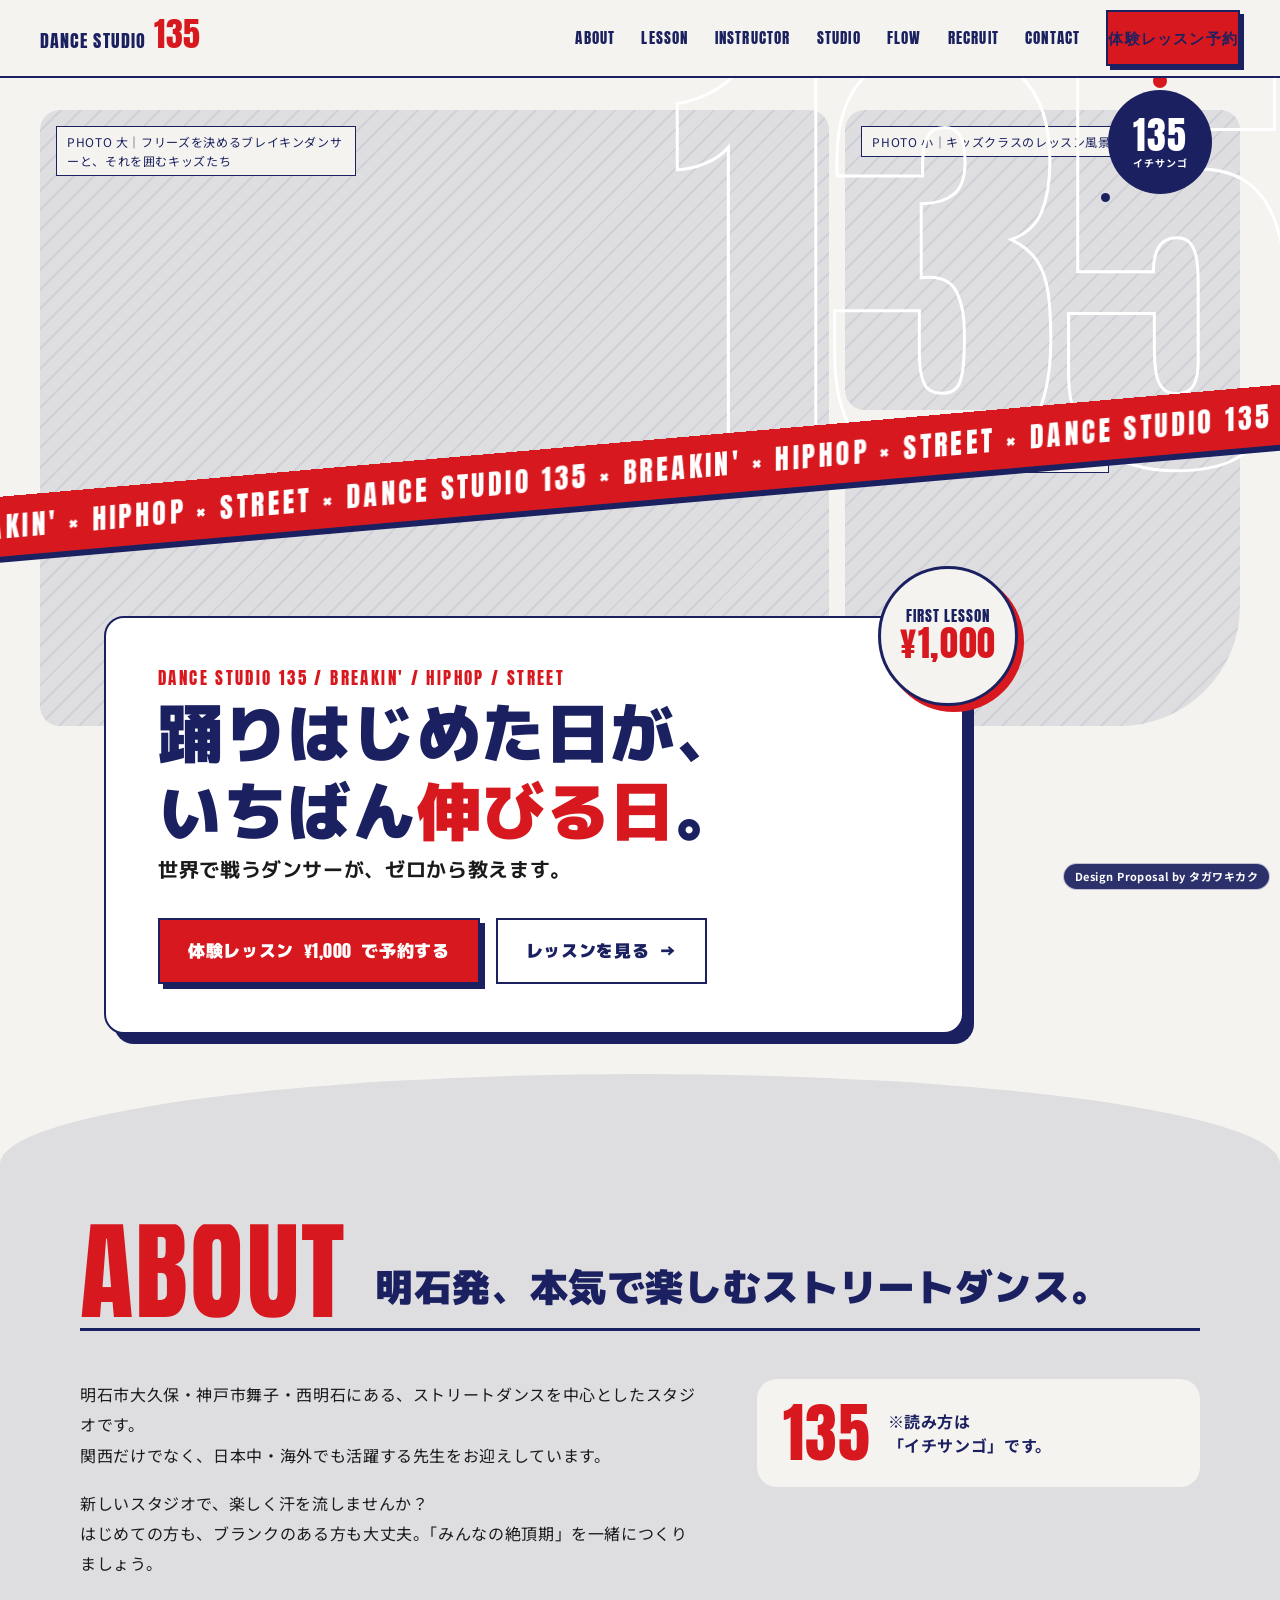
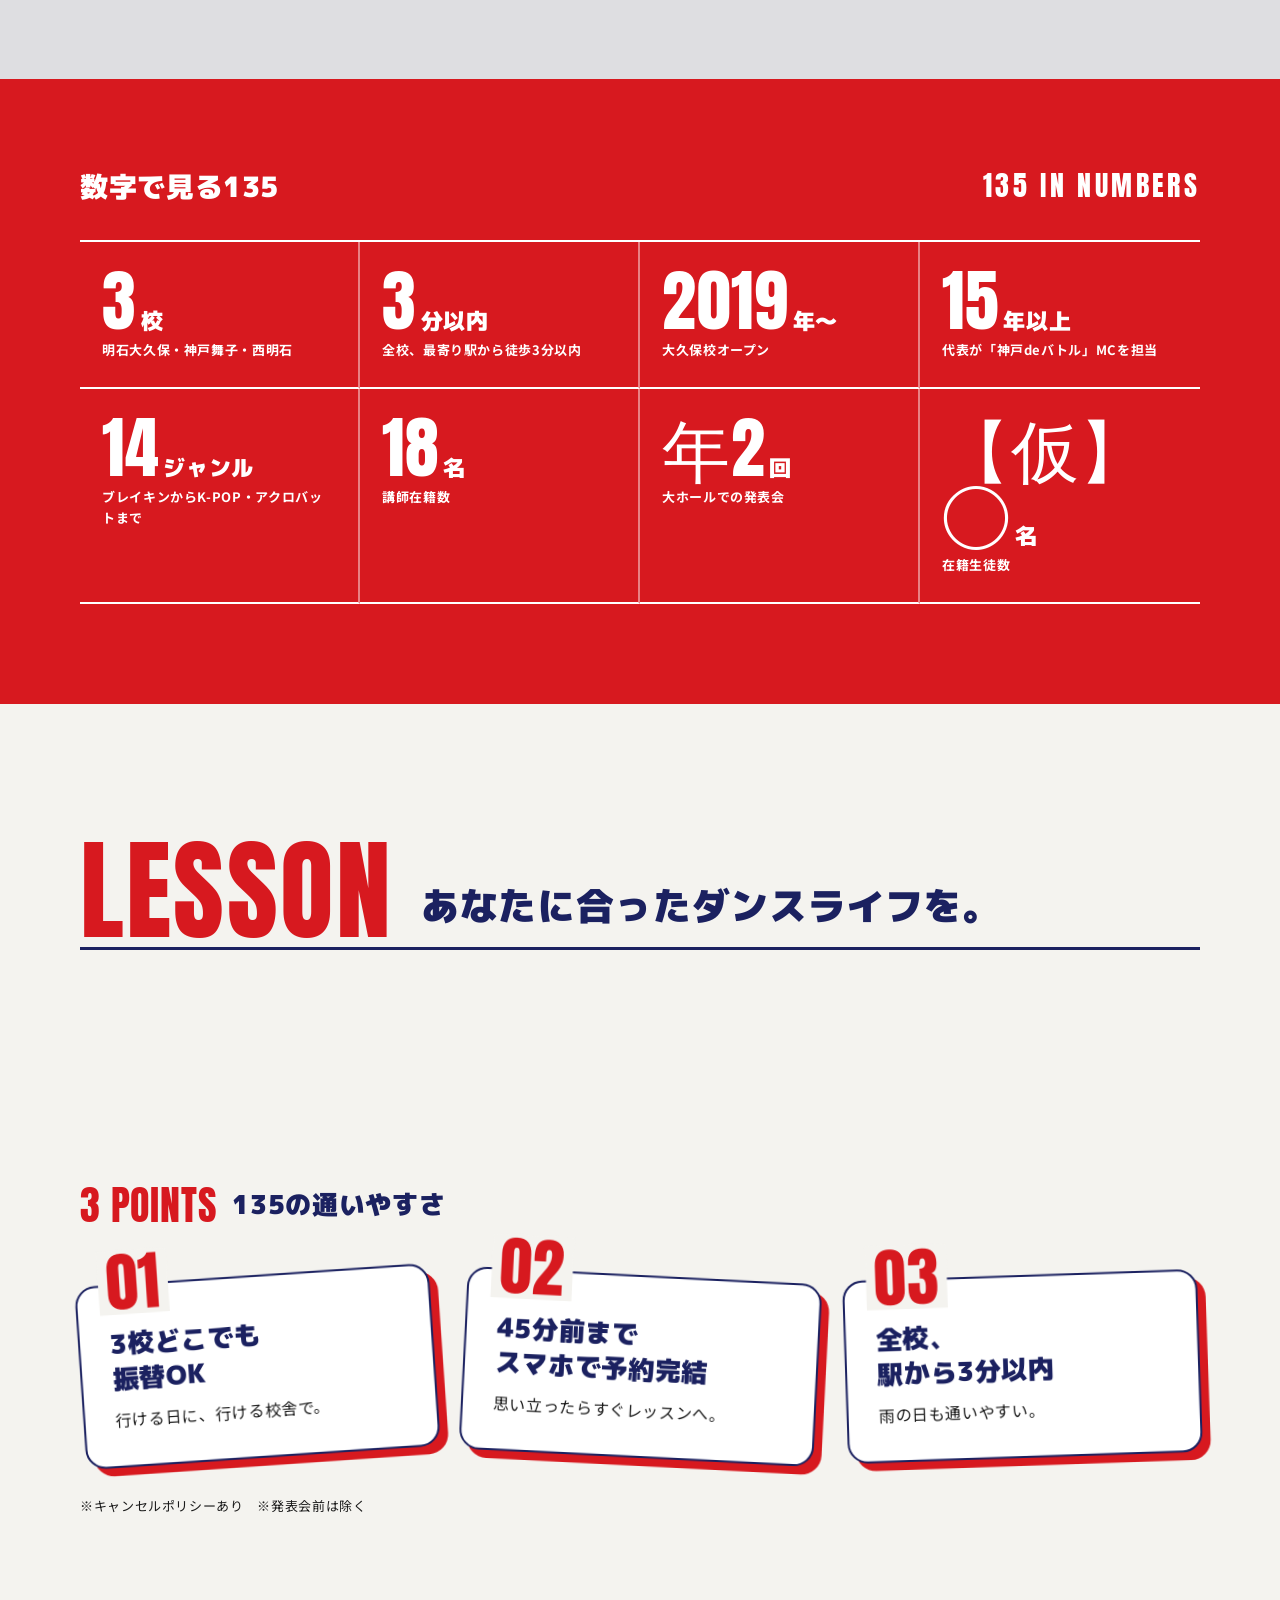
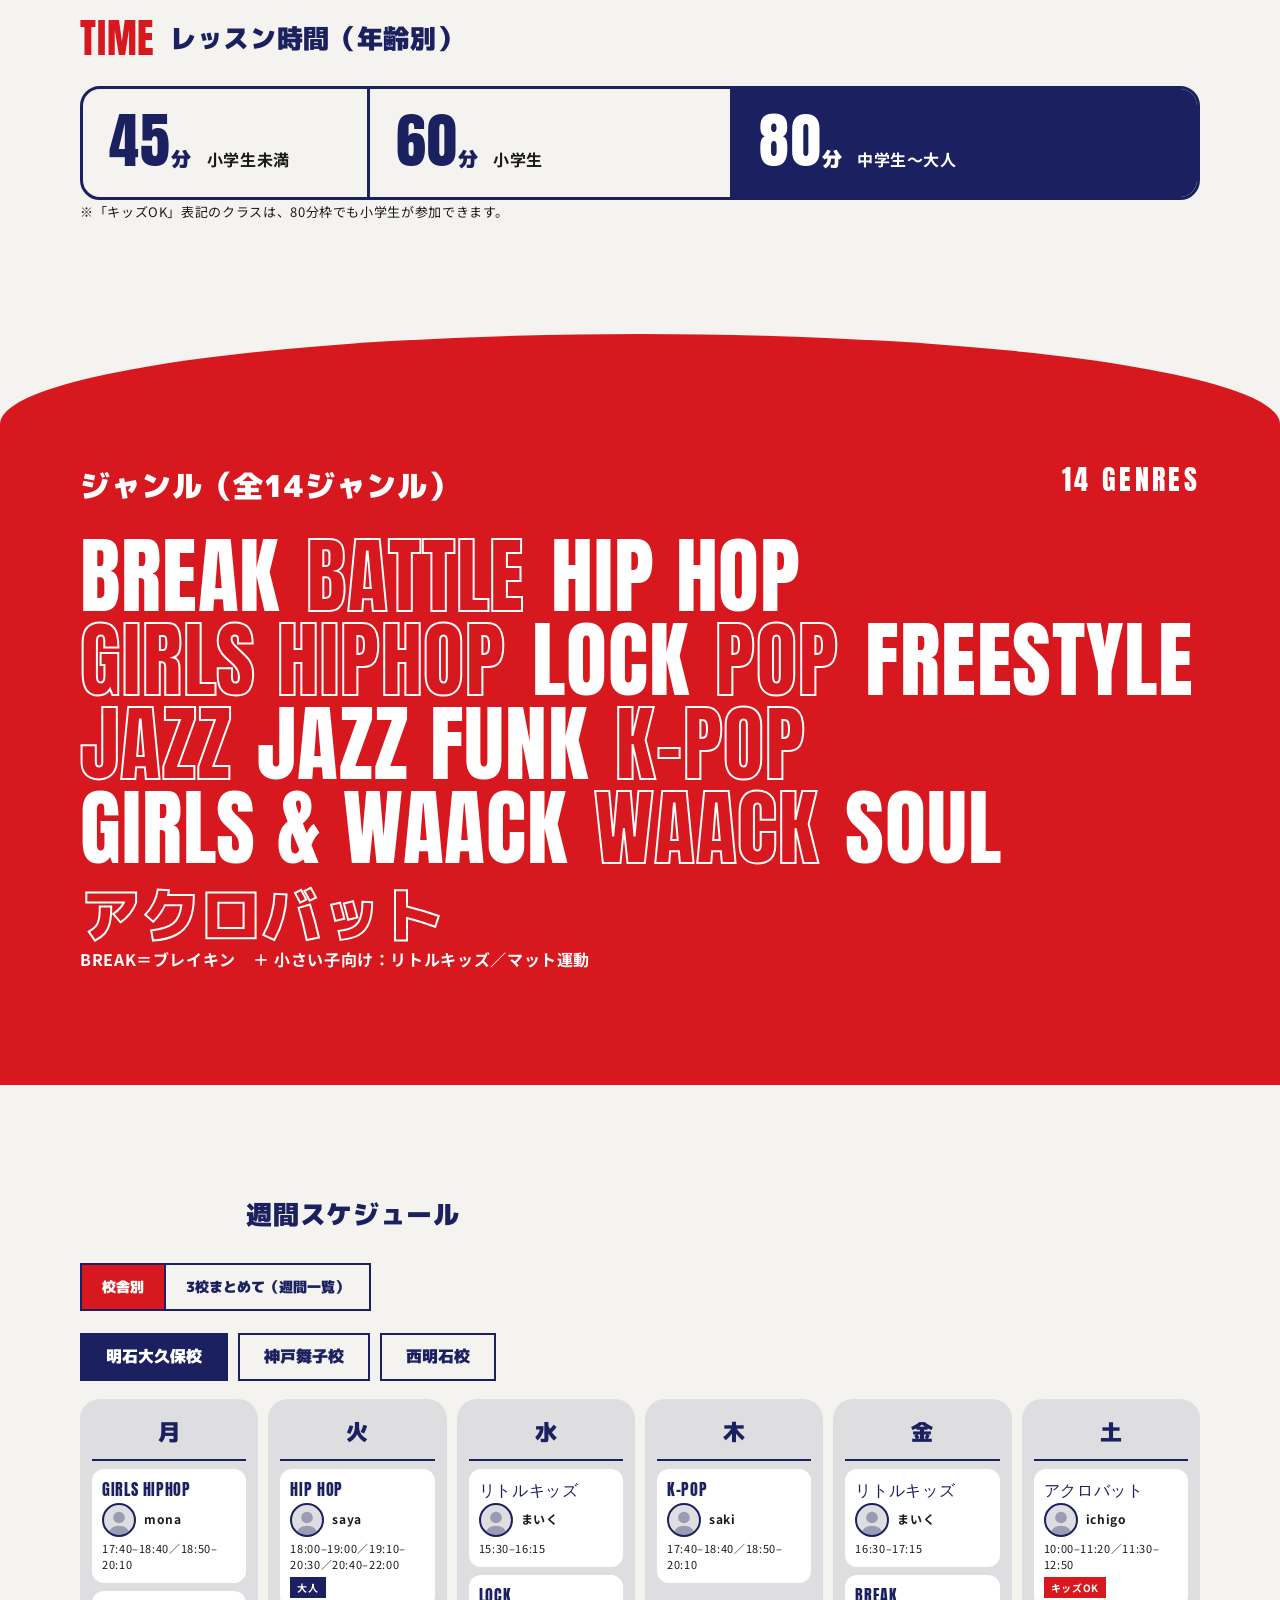
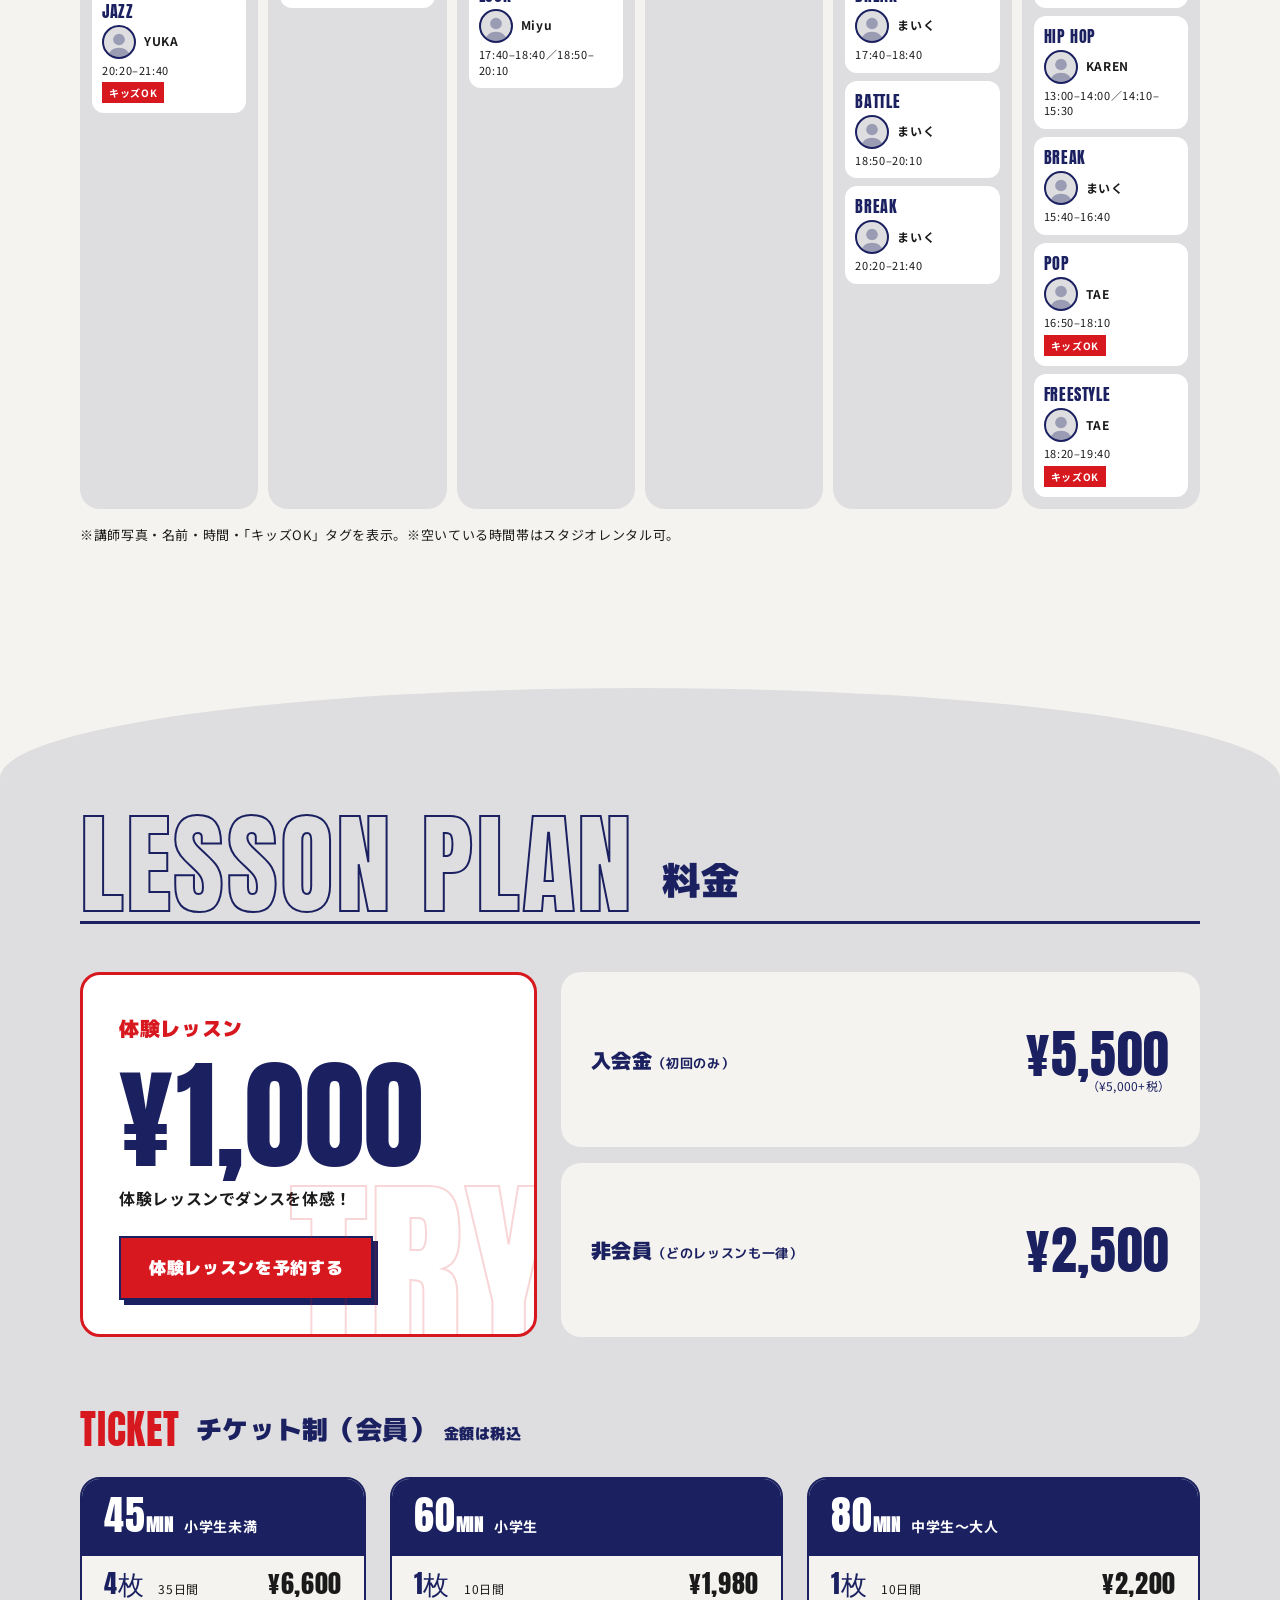
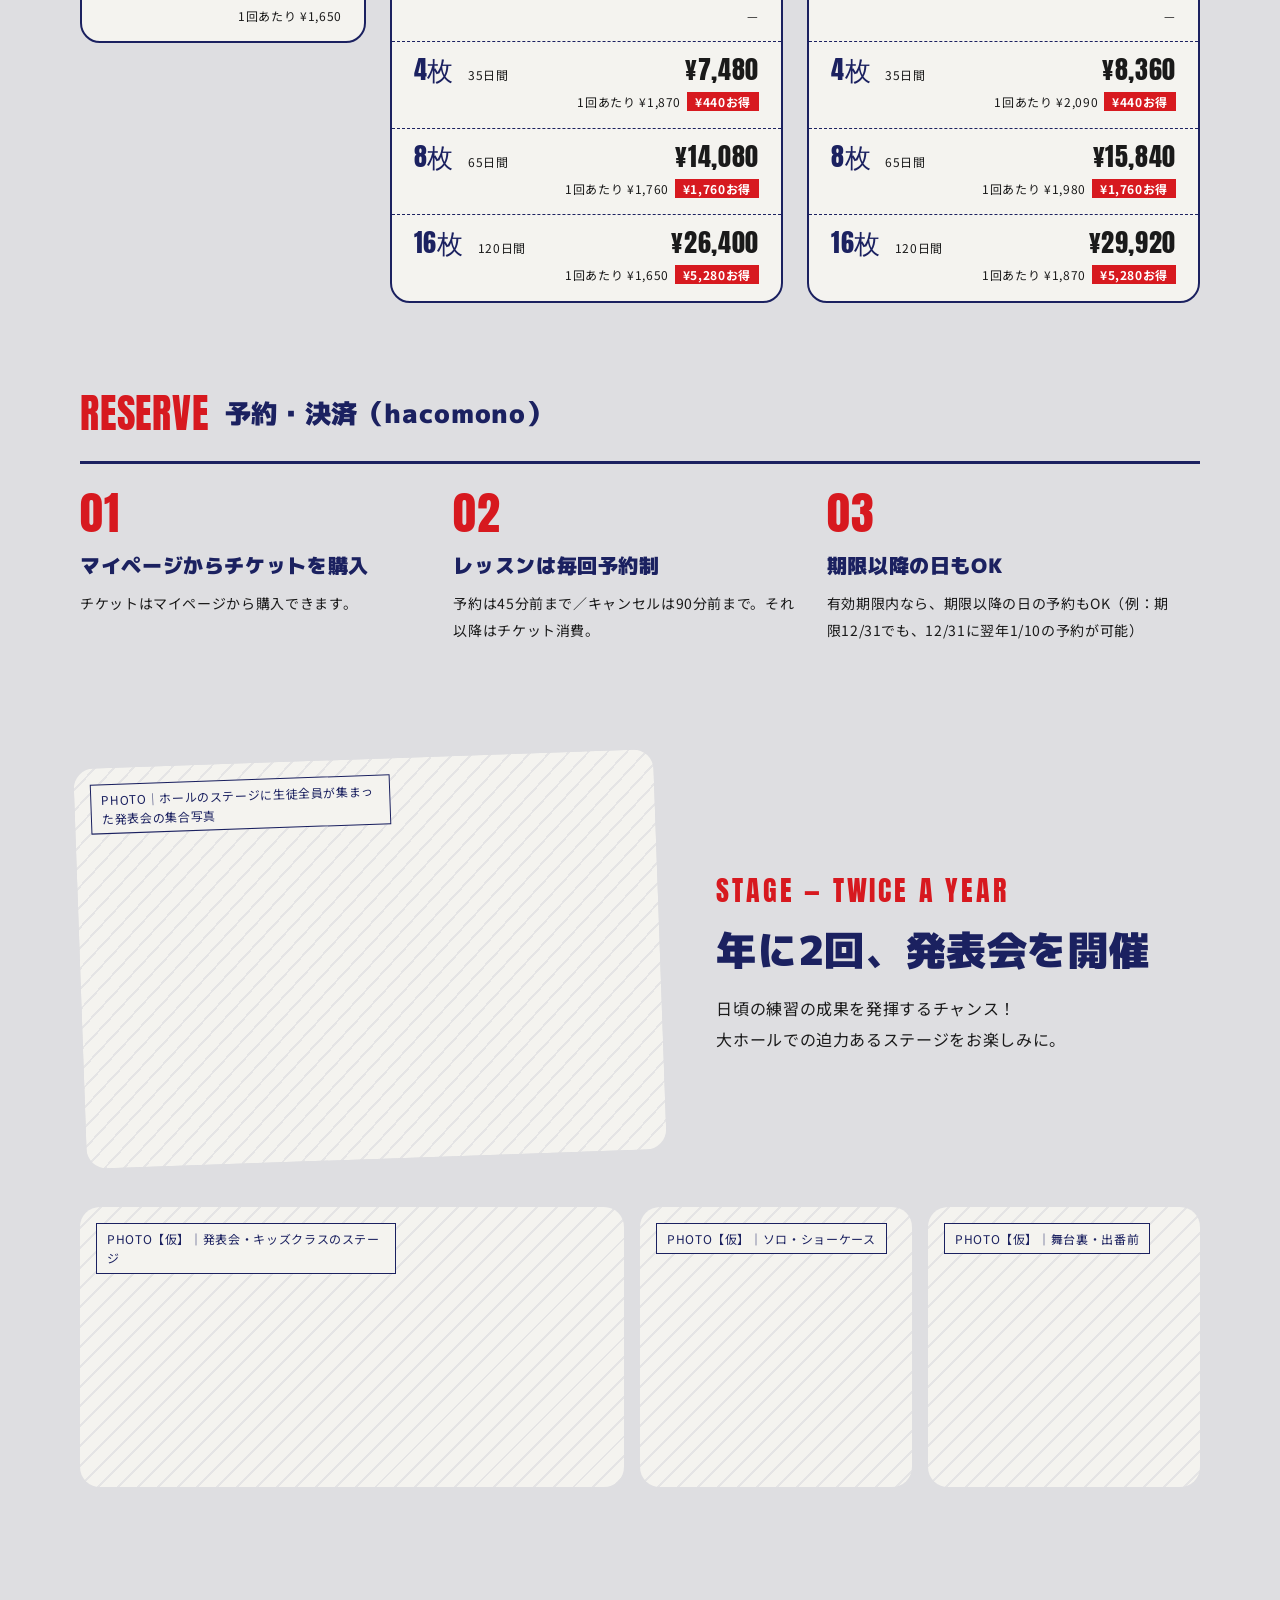
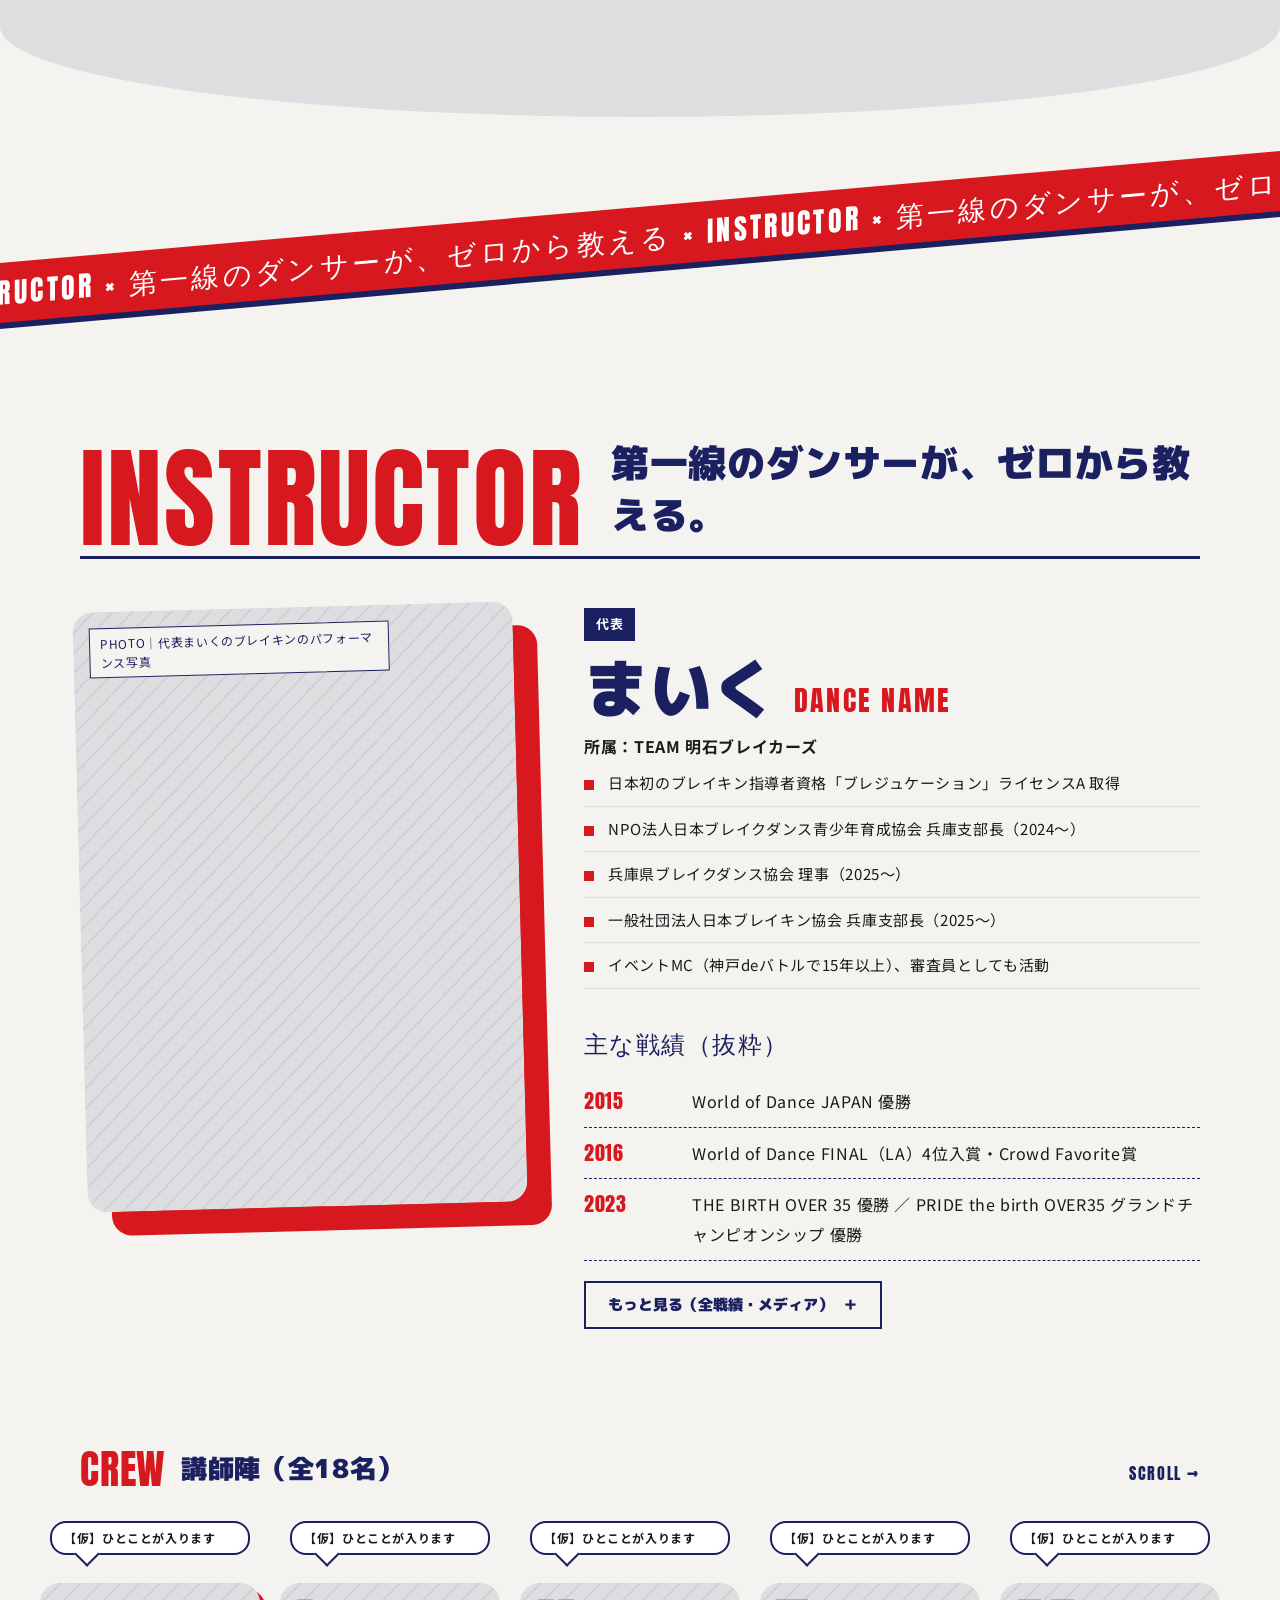
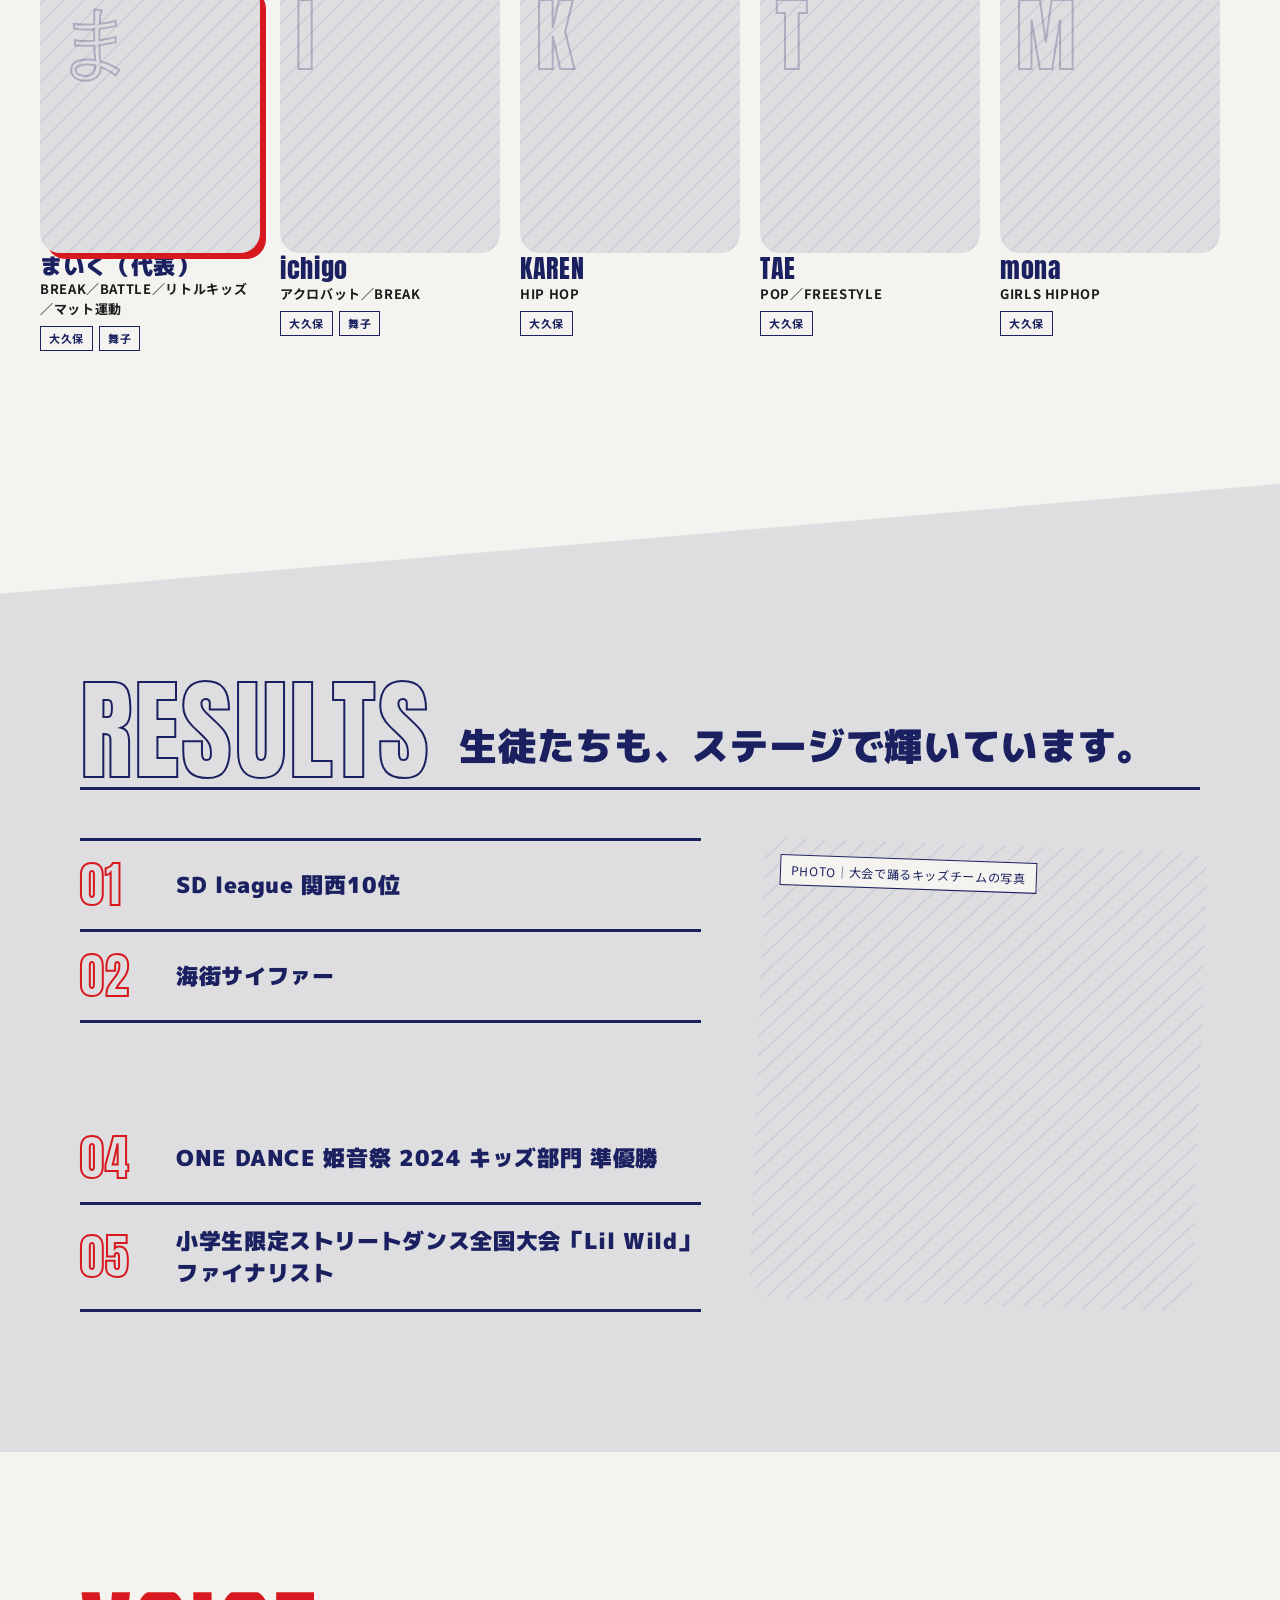
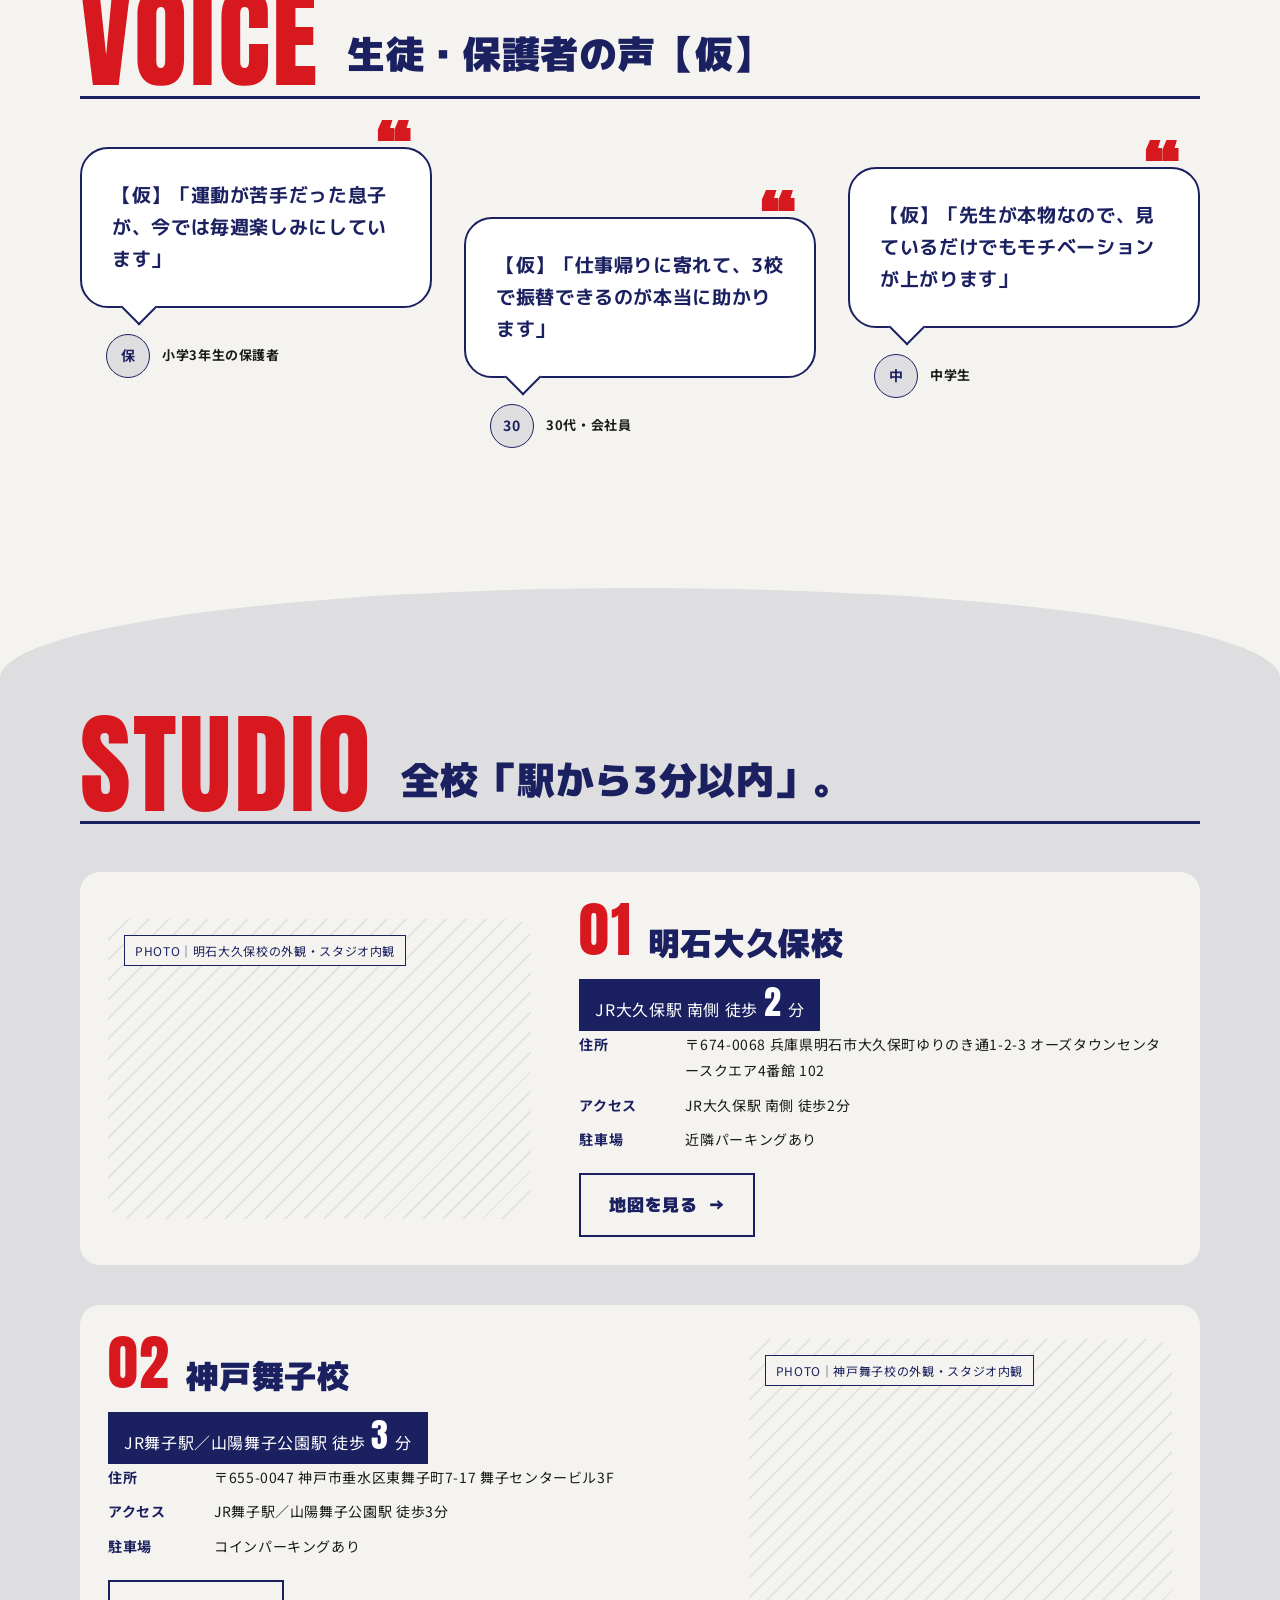
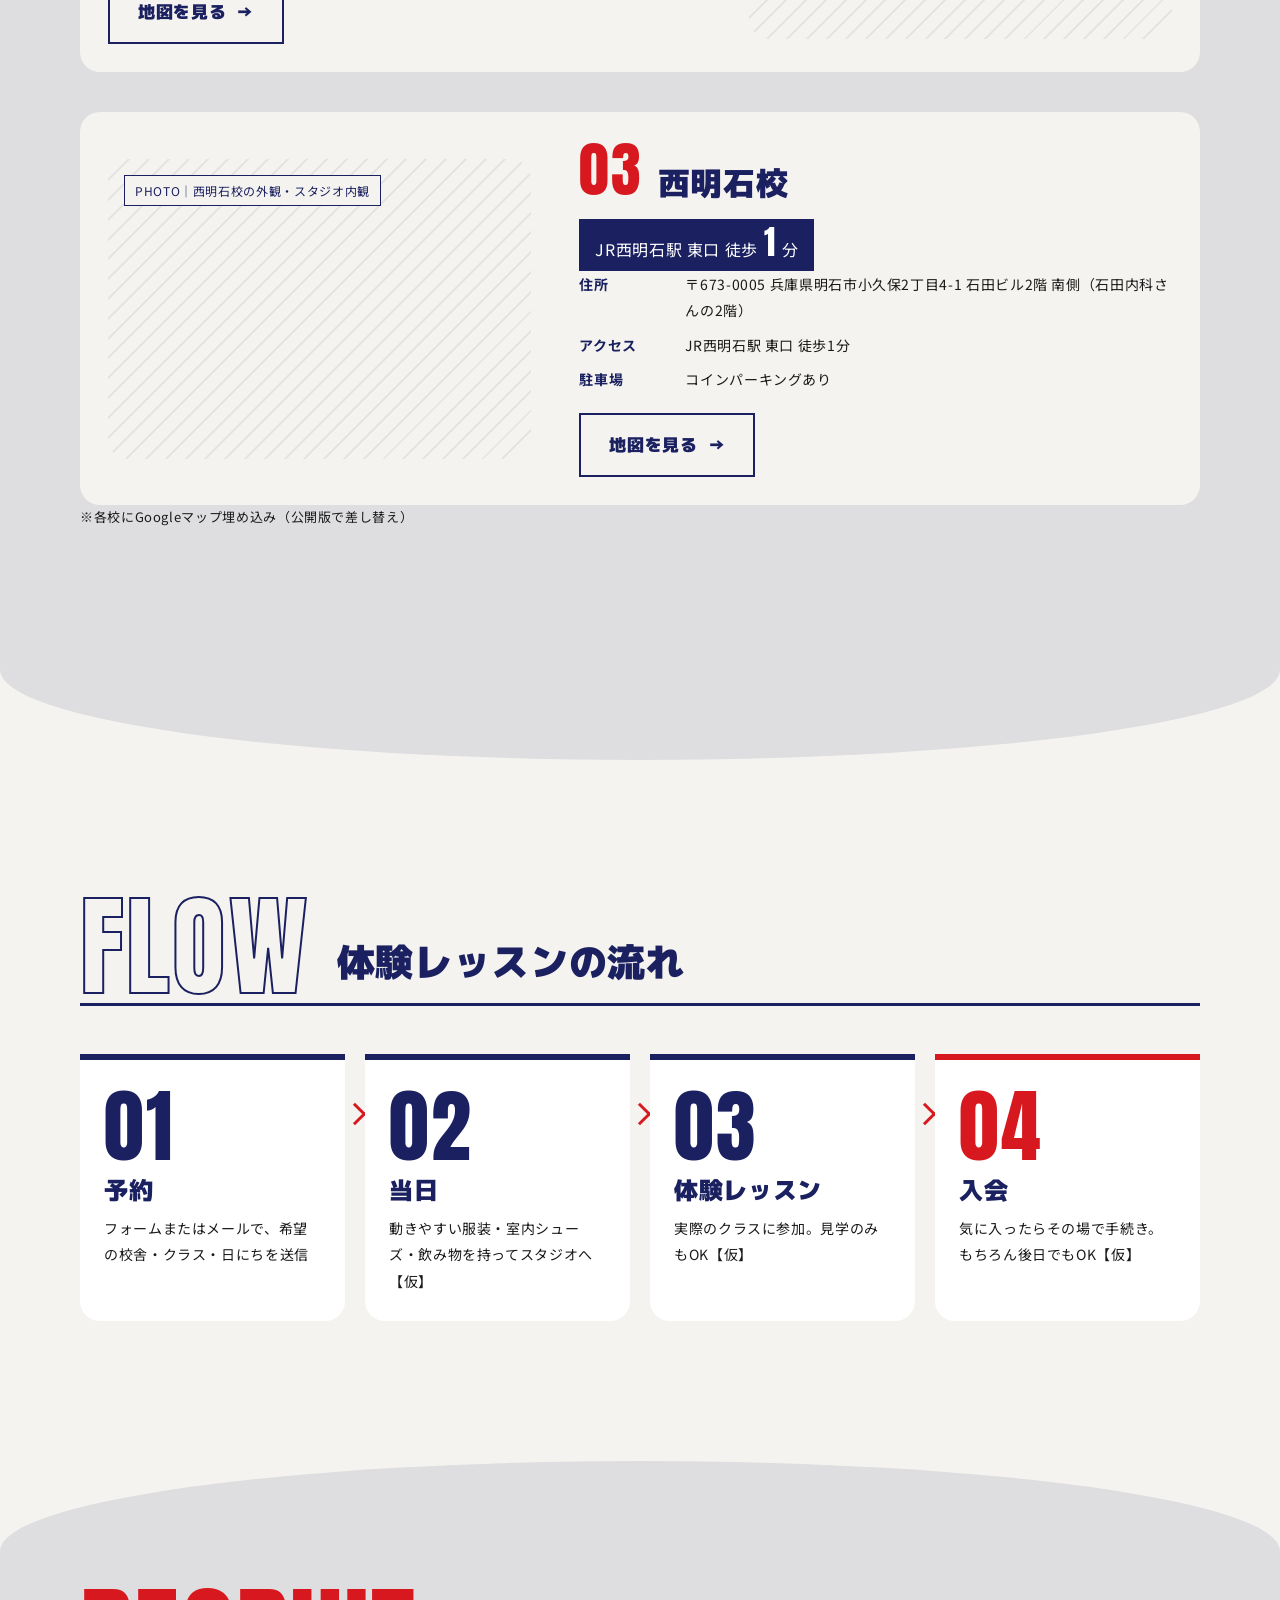
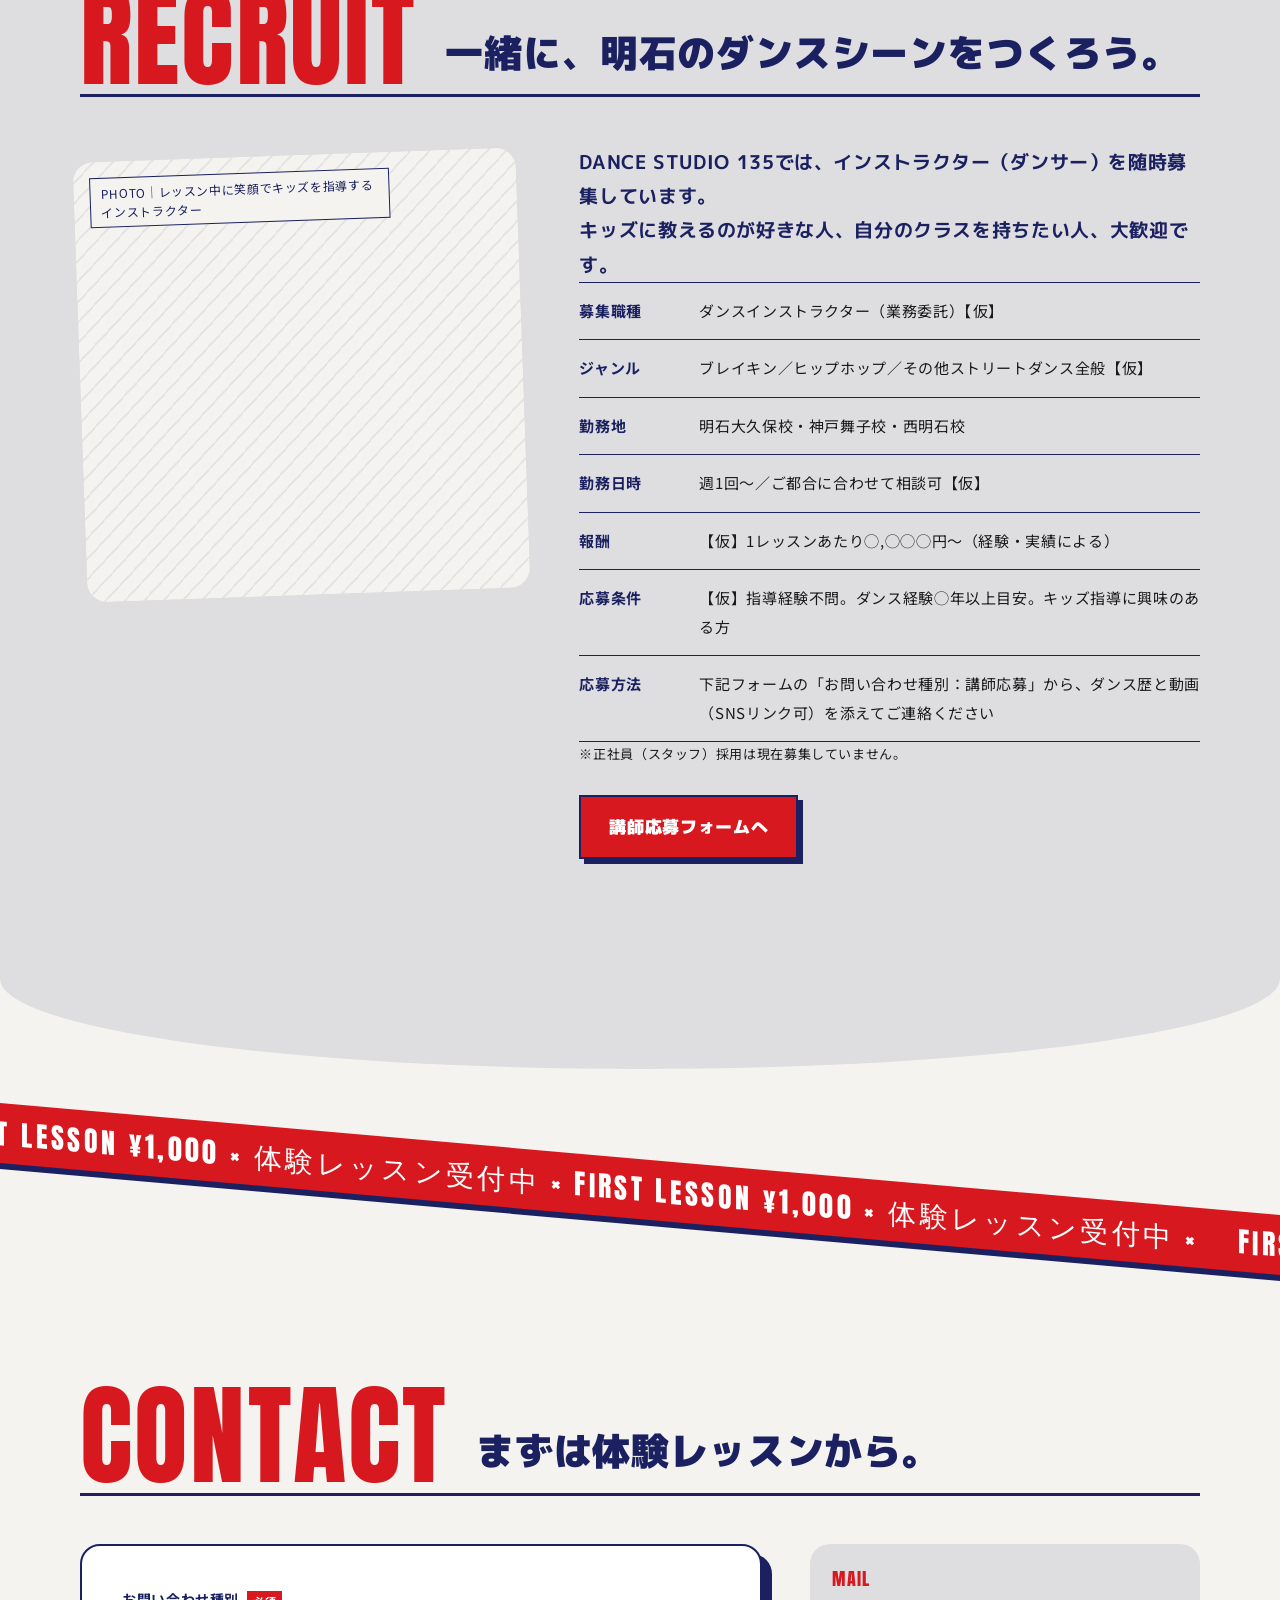
==== commit 864cbe73: "135: vary scroll-reveal effects per section and limit bounce to highlights Co-Authored-By: Claude Op" ====
--- a/dance-studio-135/index.html
+++ b/dance-studio-135/index.html
@@ -519,6 +519,28 @@
 .sub-h .en{font-size:34px}
 }
 
+
+/* ---- 登場の動きを場所ごとに使い分け（同じ動きは2セクションまで。弾むのは見せ場だけ） ---- */
+:root{--out:cubic-bezier(.22,1,.36,1)}
+[data-motion=on] [data-reveal][data-fx][data-in]{animation-duration:.7s;animation-timing-function:var(--out);animation-fill-mode:both}
+[data-motion=on] [data-reveal][data-fx=fade][data-in]{animation-name:fxFade}
+[data-motion=on] [data-reveal][data-fx=rise][data-in]{animation-name:fxRise}
+[data-motion=on] [data-reveal][data-fx=side][data-in]{animation-name:fxSide}
+[data-motion=on] [data-reveal][data-fx=slide][data-in]{animation-name:fxSlide;animation-duration:.8s}
+[data-motion=on] [data-reveal][data-fx=wipe][data-in]{animation-name:fxWipe;animation-duration:.9s}
+[data-motion=on] [data-reveal][data-fx=mask][data-in]{animation-name:fxMask;animation-duration:.9s}
+[data-motion=on] [data-reveal][data-fx=blur][data-in]{animation-name:fxBlur;animation-duration:.9s}
+[data-motion=on] [data-reveal][data-fx=pop][data-in]{animation-name:fxPop}
+[data-motion=on] [data-reveal][data-fx=rotb][data-in]{animation-name:rvRot;animation-timing-function:var(--elastic);animation-duration:.9s}
+[data-motion=on] [data-reveal][data-fx=none]{opacity:1;animation:none}
+@keyframes fxFade{from{opacity:0}to{opacity:1}}
+@keyframes fxRise{from{opacity:0;transform:translateY(12px)}to{opacity:1;transform:none}}
+@keyframes fxSide{from{opacity:0;transform:translateX(-20px)}to{opacity:1;transform:none}}
+@keyframes fxSlide{from{opacity:0;transform:translateX(-60px)}to{opacity:1;transform:none}}
+@keyframes fxWipe{from{clip-path:inset(0 100% 0 0)}to{clip-path:inset(0)}}
+@keyframes fxMask{from{clip-path:inset(100% 0 0 0)}to{clip-path:inset(0)}}
+@keyframes fxBlur{from{opacity:0;filter:blur(8px)}to{opacity:1;filter:none}}
+@keyframes fxPop{from{opacity:0;transform:scale(.92)}to{opacity:1;transform:none}}
 </style>
 </head>
 <body>
@@ -1170,6 +1192,45 @@
     form.addEventListener('submit', function (e) { e.preventDefault(); sent.hidden = false; });
   }
 
+  /* ---- 登場の動きを場所ごとに割り当て ---- */
+  (function () {
+    var MAP = {
+      about:      { en: 'wipe',  body: 'fade' },
+      strip:      { list: 'pop' },
+      lesson:     { en: 'fade',  rot: 'rotb', body: 'fade' },
+      wall:       { body: 'fade' },
+      alt:        { en: 'slide', list: 'rise', body: 'fade' },
+      instructor: { en: 'blur',  body: 'fade' },
+      results:    { en: 'fade',  list: 'side', body: 'fade' },
+      voice:      { en: 'wipe',  list: 'blur', body: 'fade' },
+      studio:     { en: 'fade',  list: 'mask', body: 'fade' },
+      flow:       { en: 'slide', list: 'side', body: 'fade' },
+      recruit:    { en: 'none',  body: 'fade' },
+      contact:    { en: 'fade',  list: 'rise', body: 'fade' },
+      quiet:      { en: 'none',  body: 'fade' }
+    };
+    var LIST = ['sc', 'tk', 'st', 'vc', 'sd', 'fl', 'ci'];
+    var els = document.querySelectorAll('[data-reveal]');
+    for (var i = 0; i < els.length; i++) {
+      var el = els[i], sec = el.closest('section');
+      var key = sec ? (sec.id || '') : '';
+      if (!MAP[key] && sec) { for (var k in MAP) { if (sec.classList.contains(k)) { key = k; break; } } }
+      if (!MAP[key]) key = sec && sec.querySelector('.vc') ? 'voice' : 'quiet';
+      var m = MAP[key], kind = 'body';
+      if (el.classList.contains('en')) kind = 'en';
+      else if (el.classList.contains('jp-h')) kind = 'h2';
+      else if (el.getAttribute('data-reveal') === 'rot' && m.rot) kind = 'rot';
+      else if (el.tagName === 'LI' || LIST.some(function (c) { return el.classList.contains(c); })) kind = 'list';
+      var fx = kind === 'h2' ? 'fade' : (m[kind] || m.body || 'fade');
+      el.setAttribute('data-fx', fx);
+      if (kind === 'h2' && !el.style.getPropertyValue('--dl')) el.style.setProperty('--dl', '.1s');
+      if (kind === 'list' && !el.style.getPropertyValue('--dl')) {
+        var sib = Array.prototype.filter.call(el.parentNode.children, function (c) { return c.hasAttribute('data-reveal'); });
+        el.style.setProperty('--dl', Math.min(sib.indexOf(el) * 0.08, 0.48).toFixed(2) + 's');
+      }
+    }
+  })();
+
   observe();
 })();
 
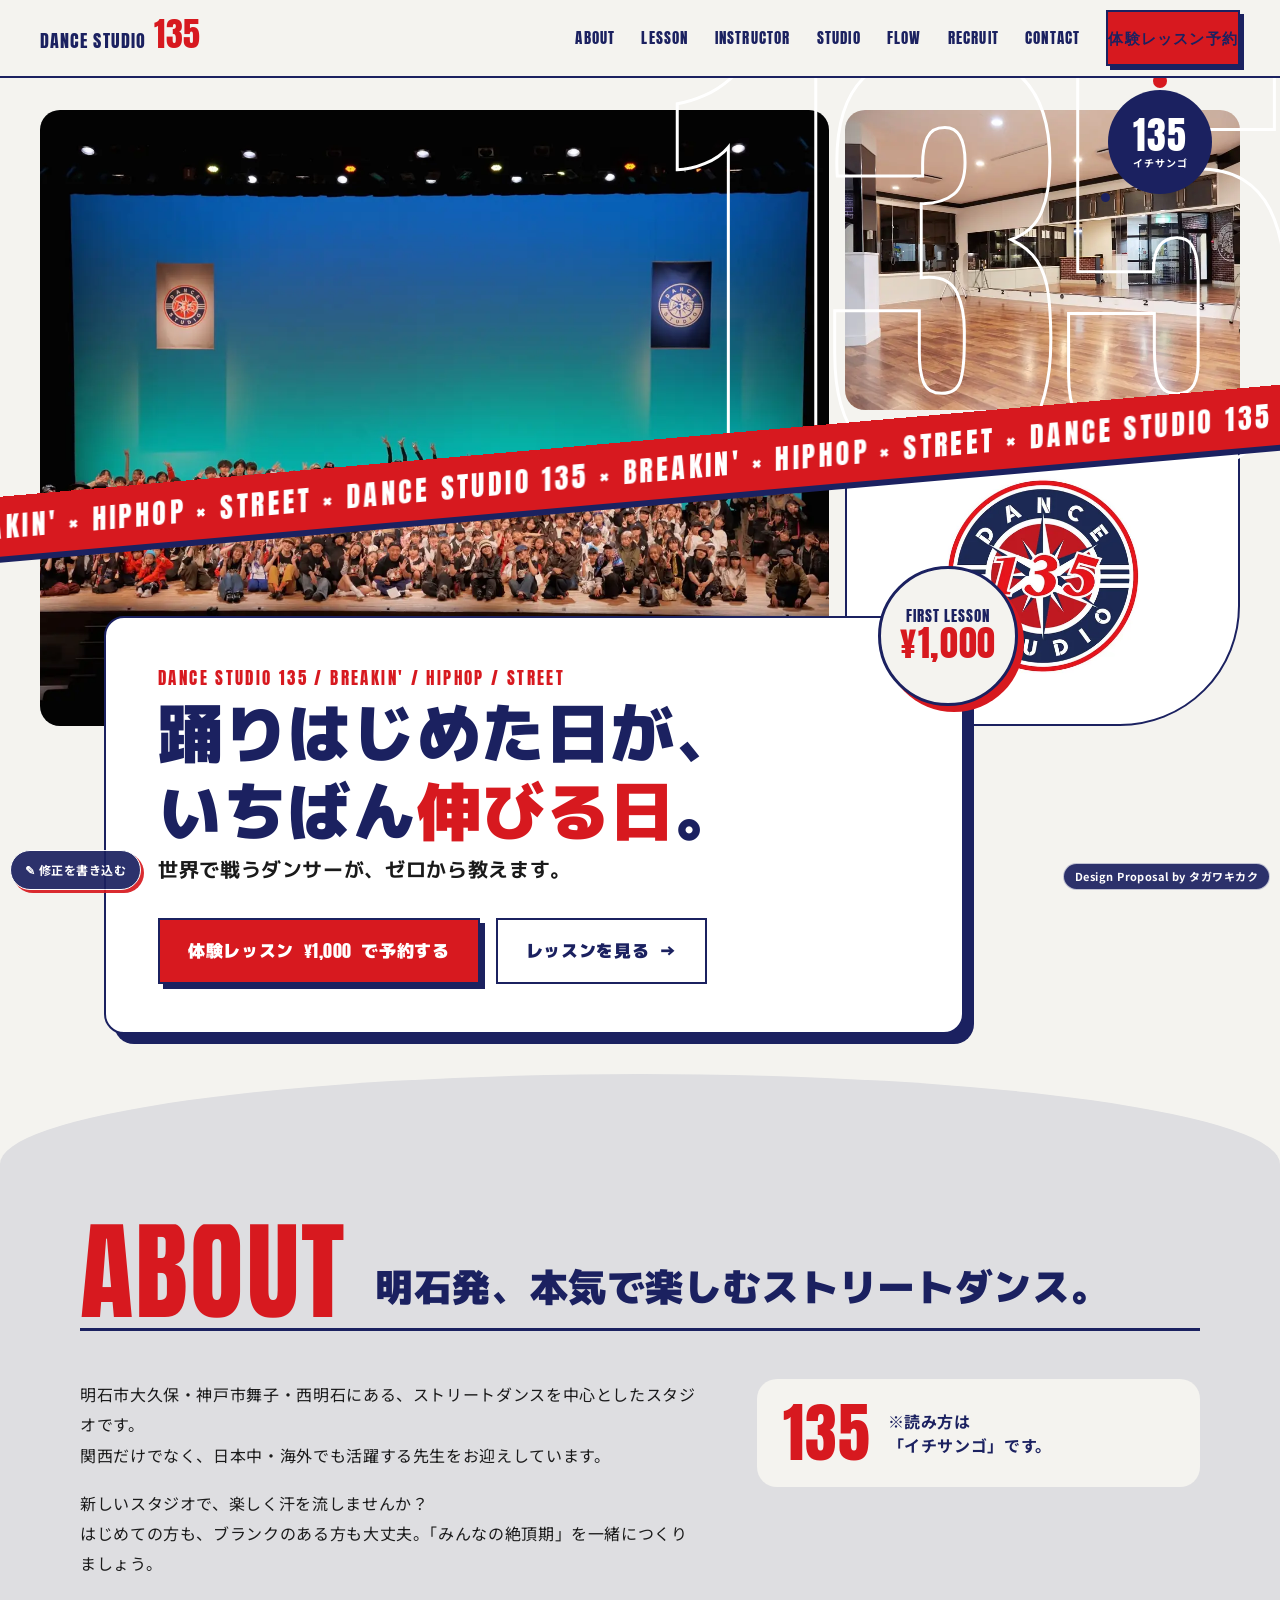
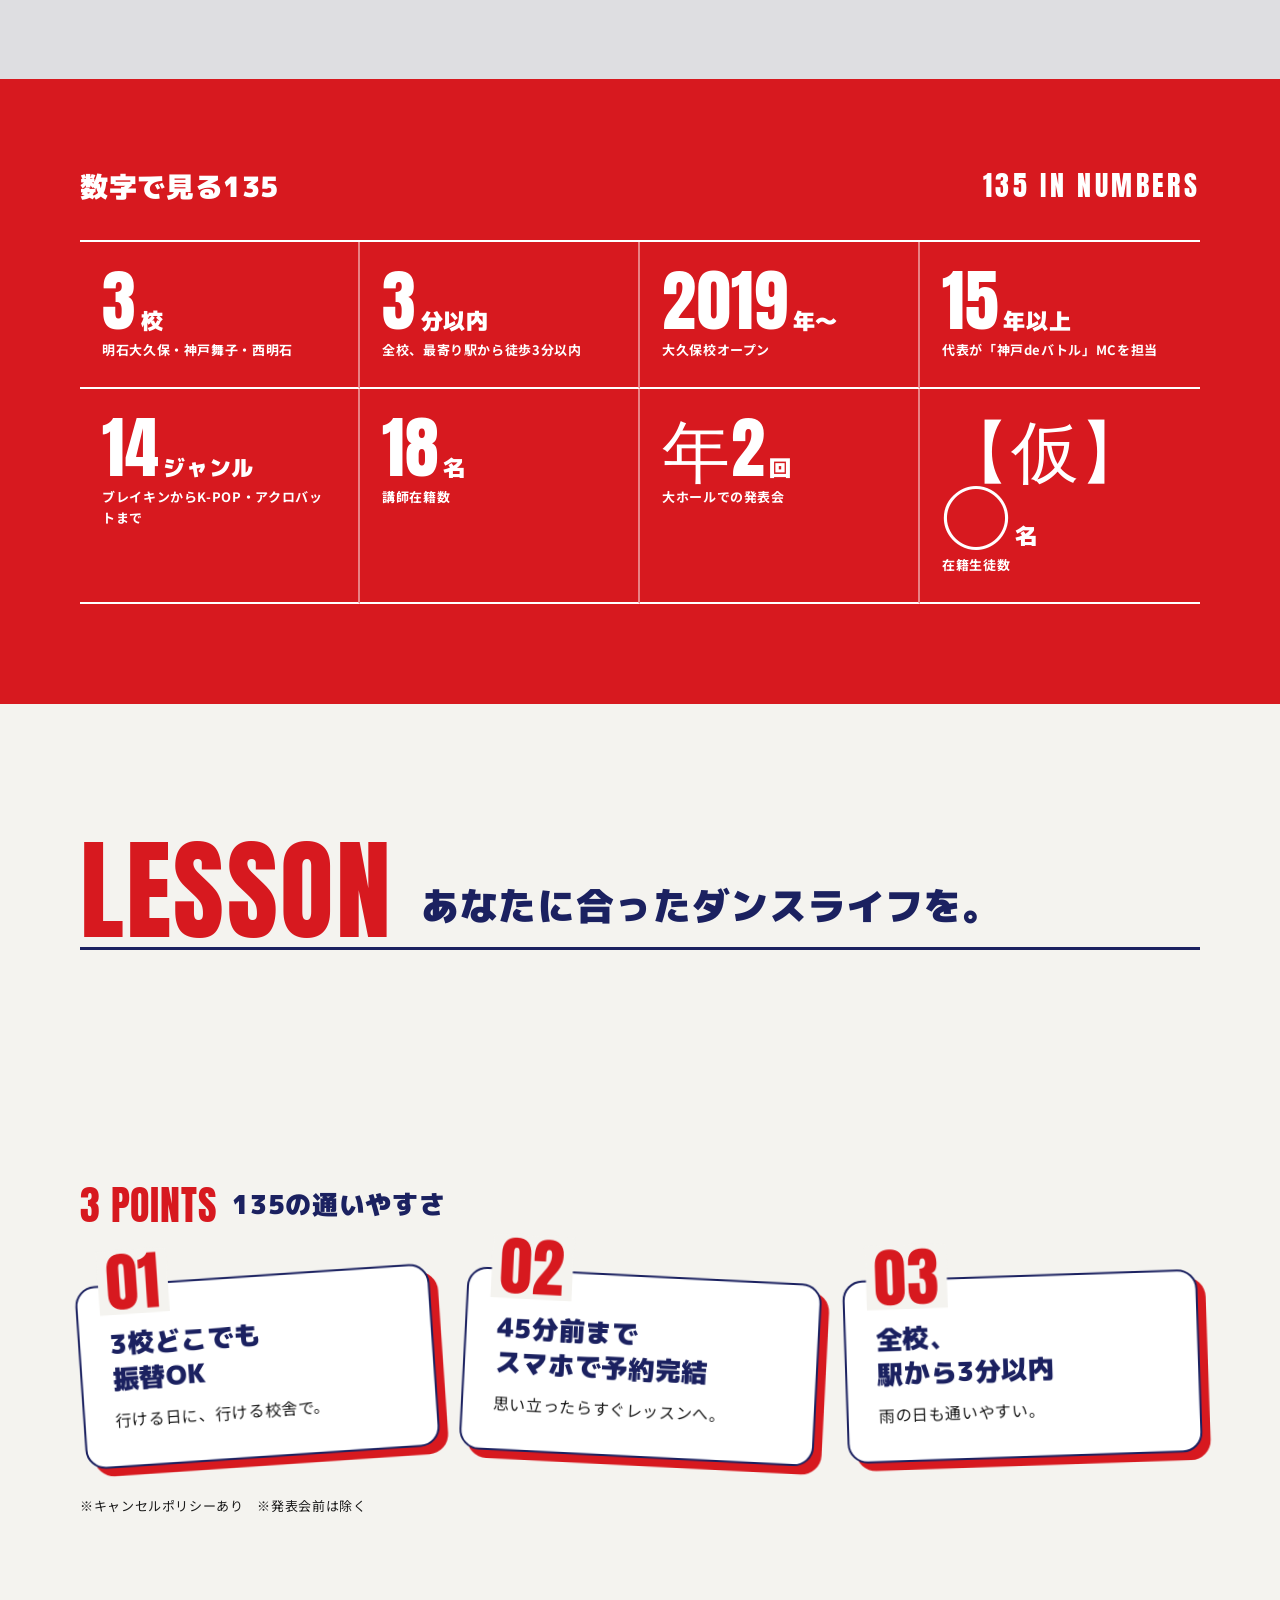
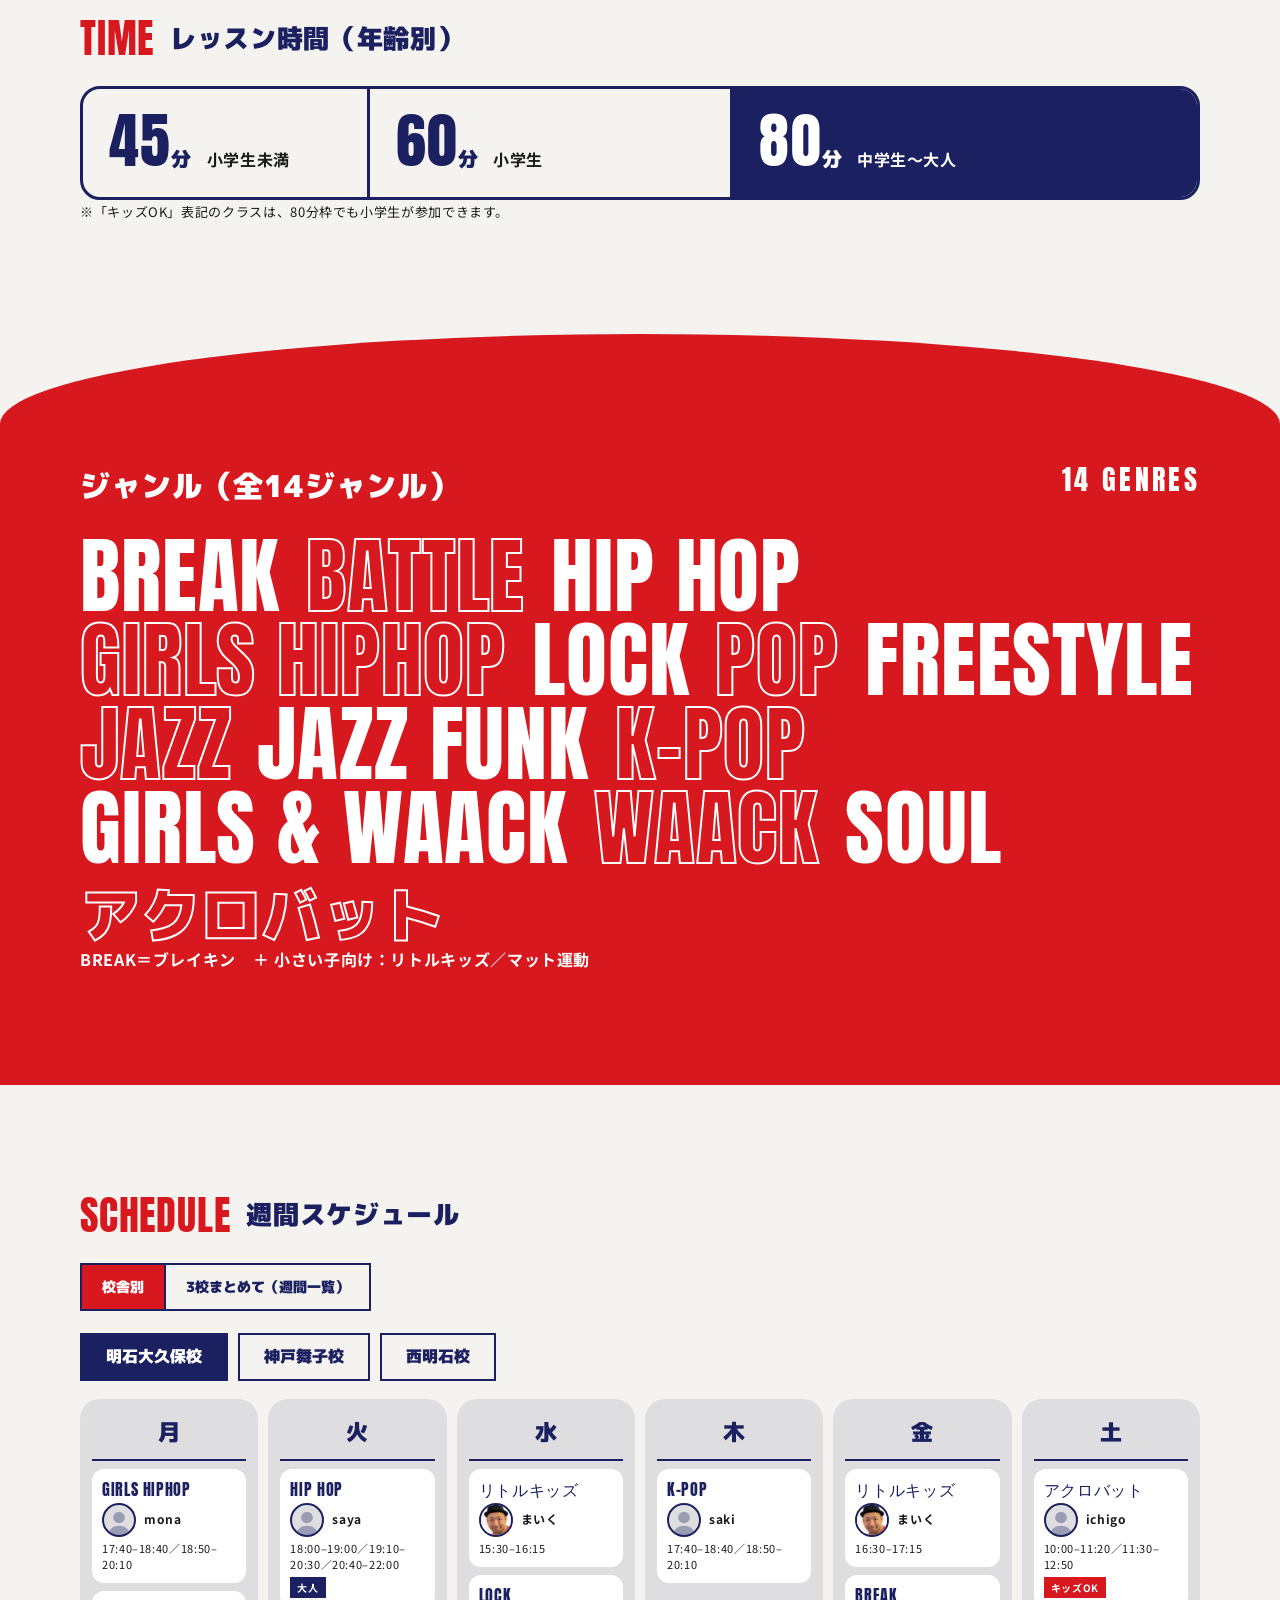
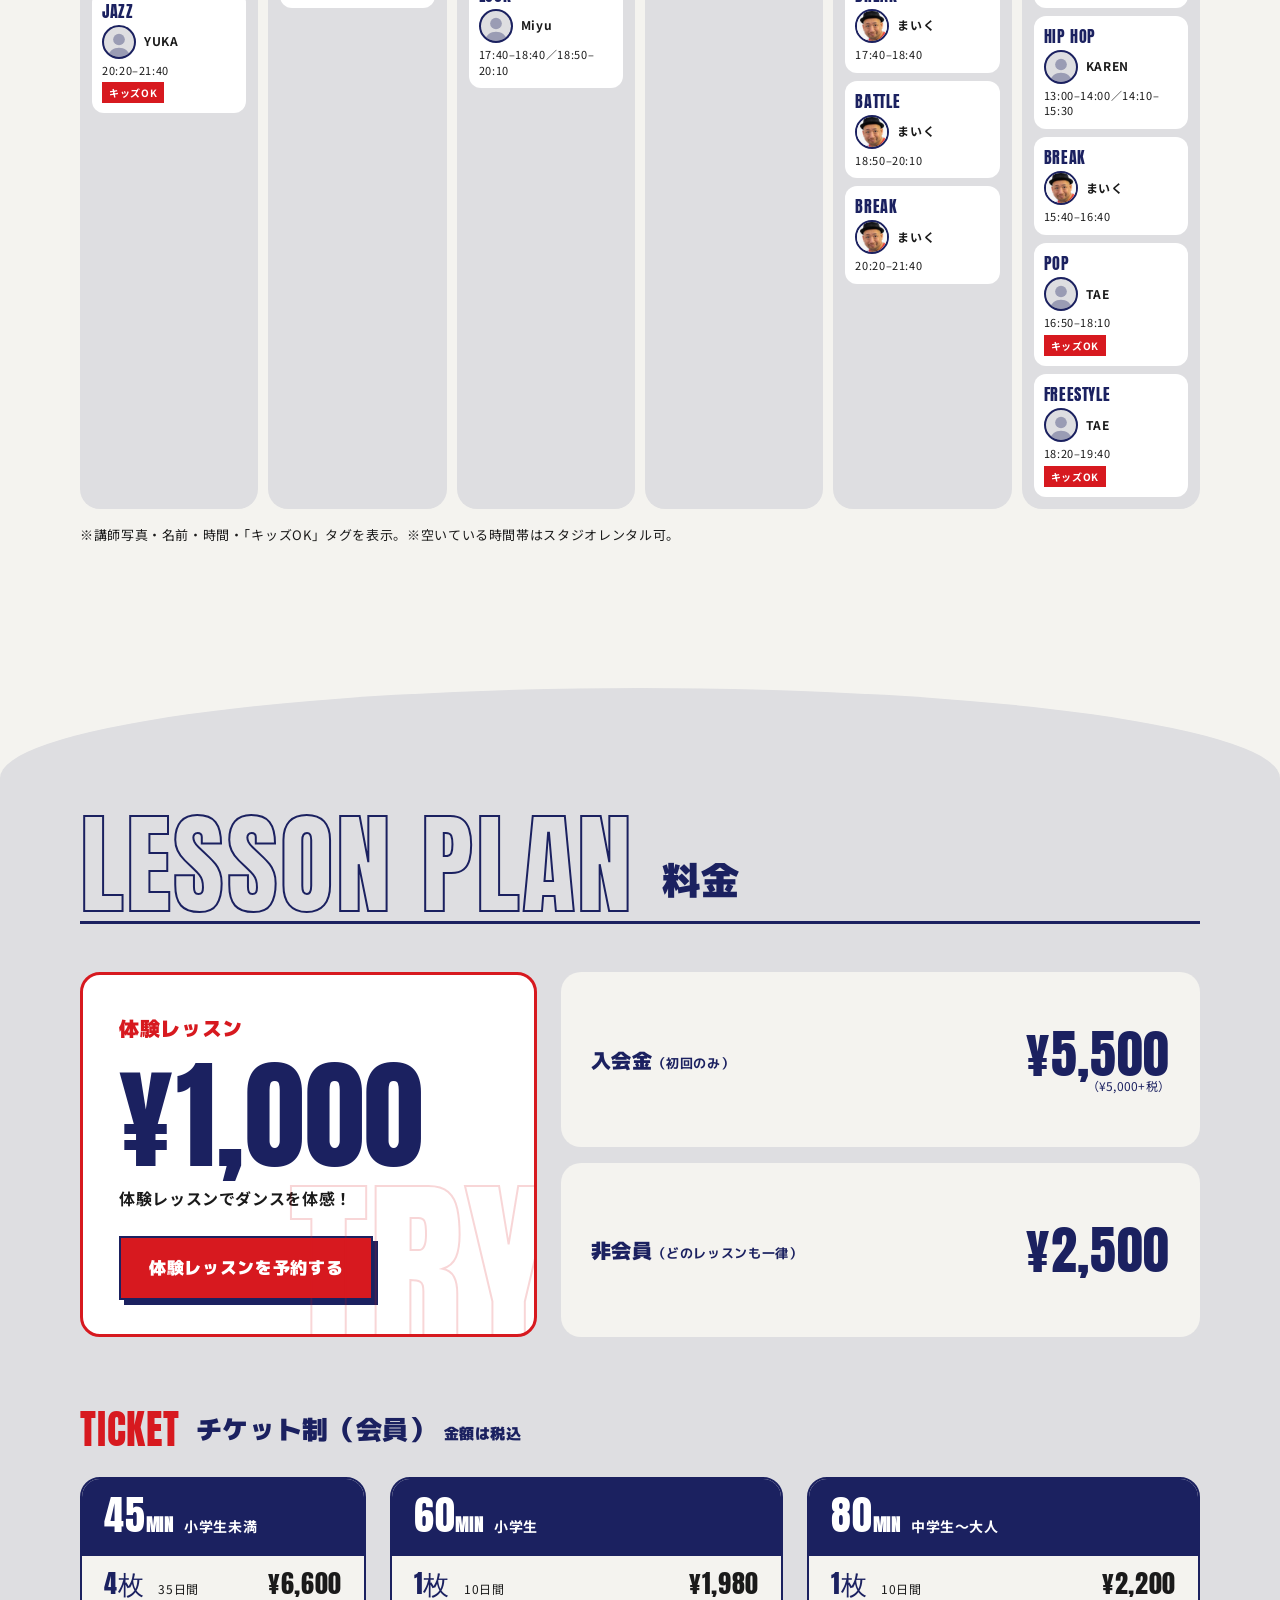
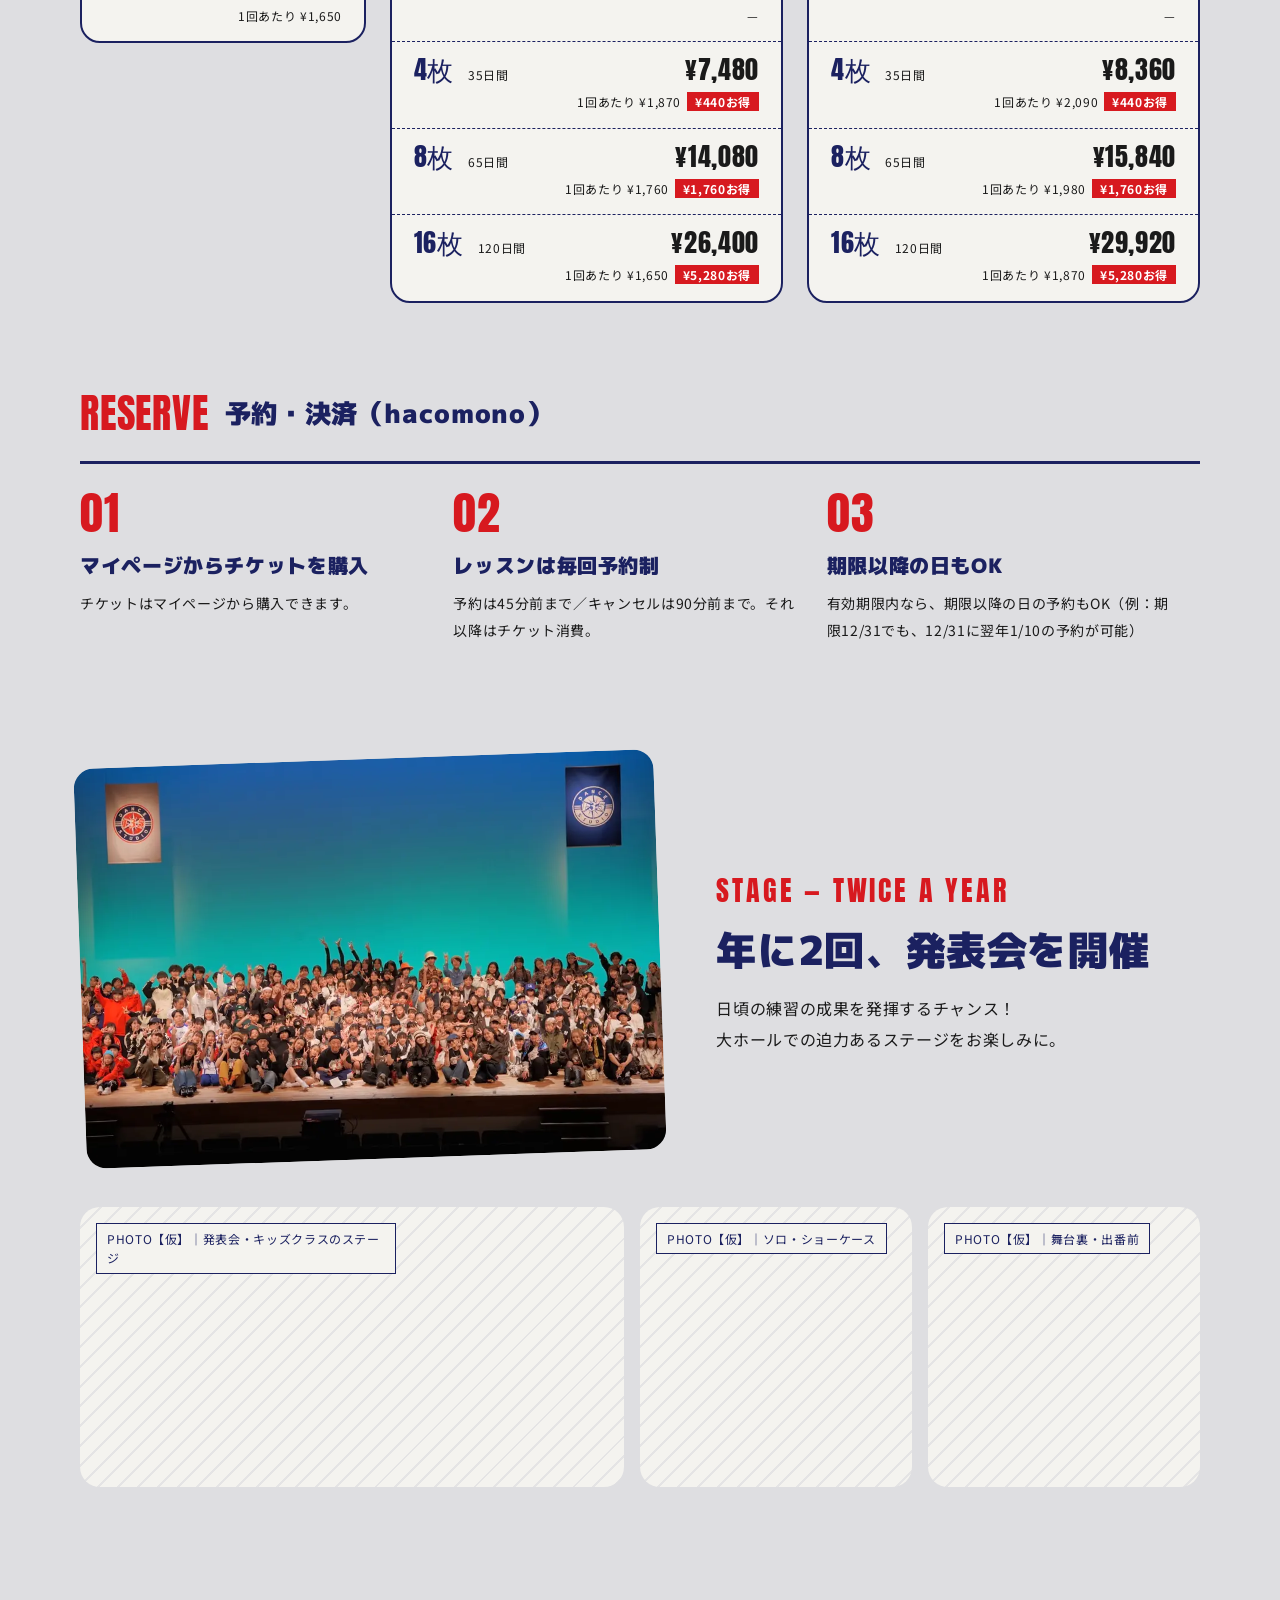
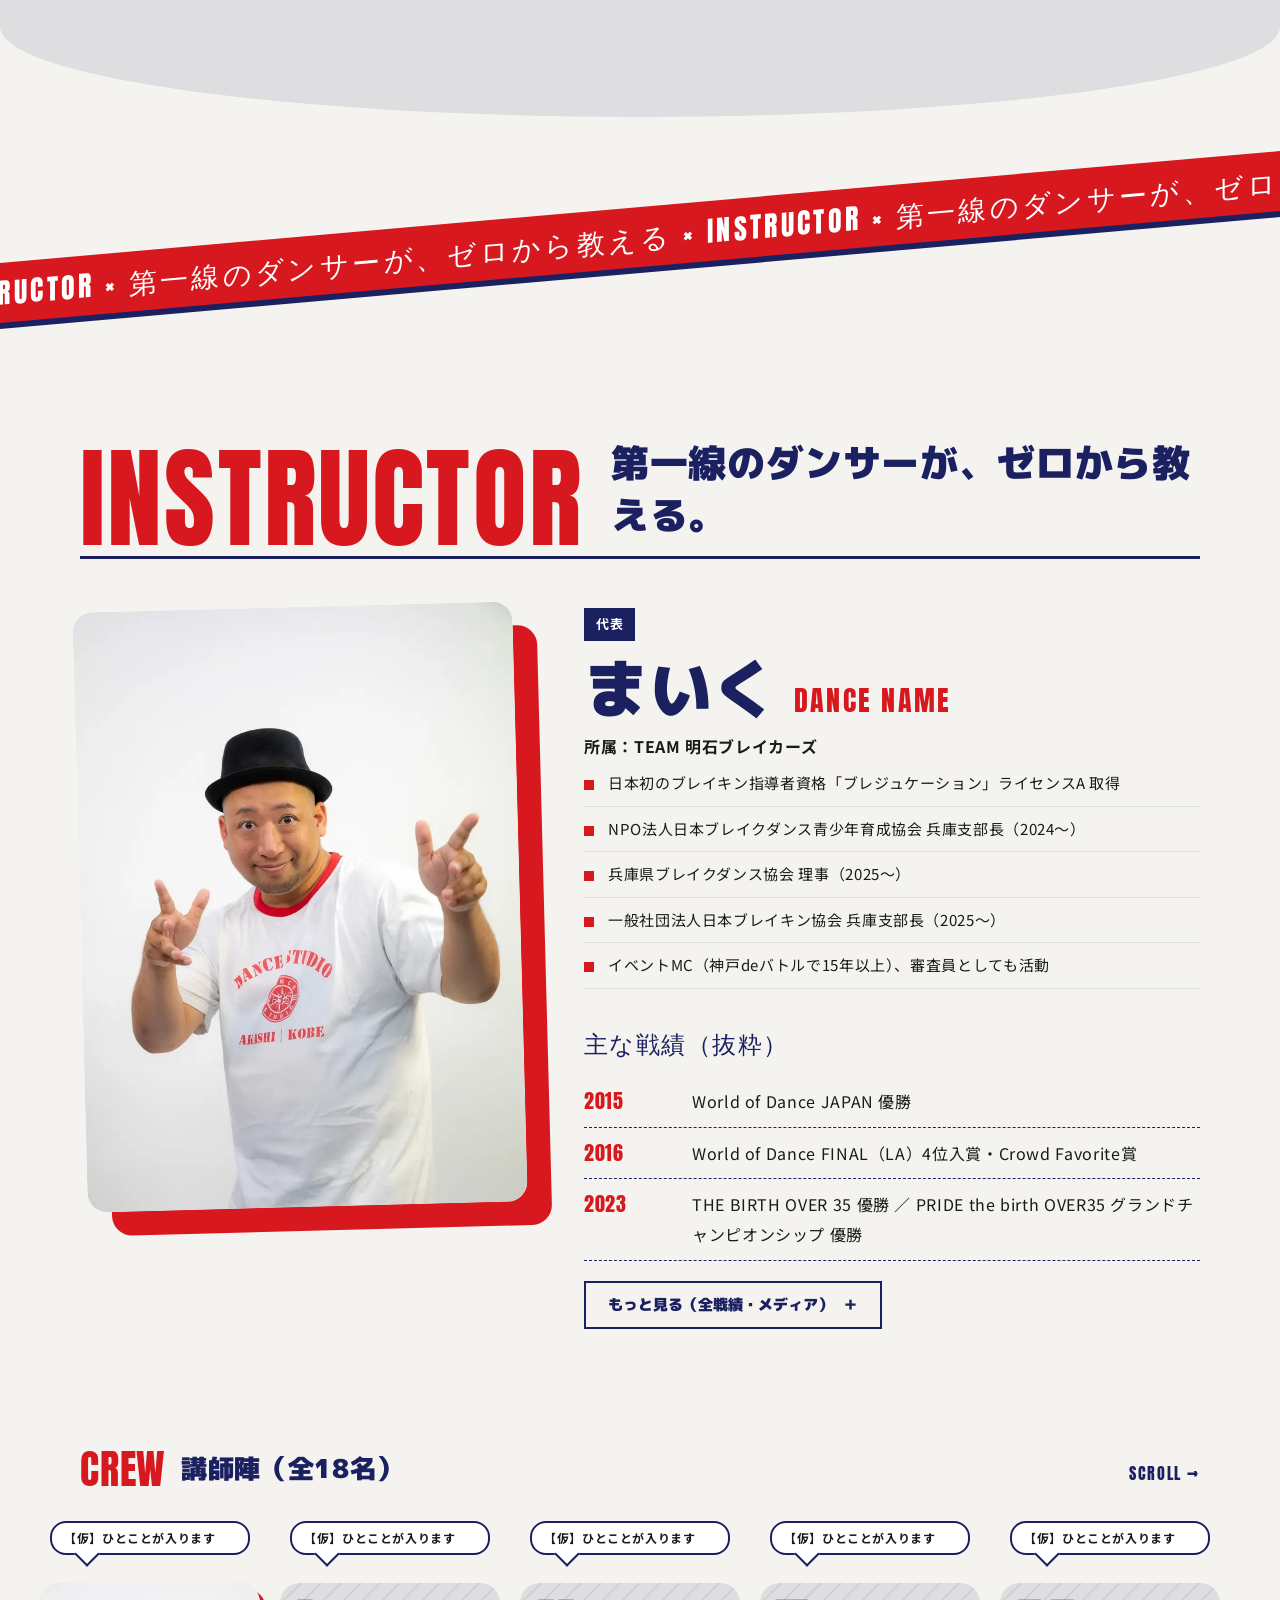
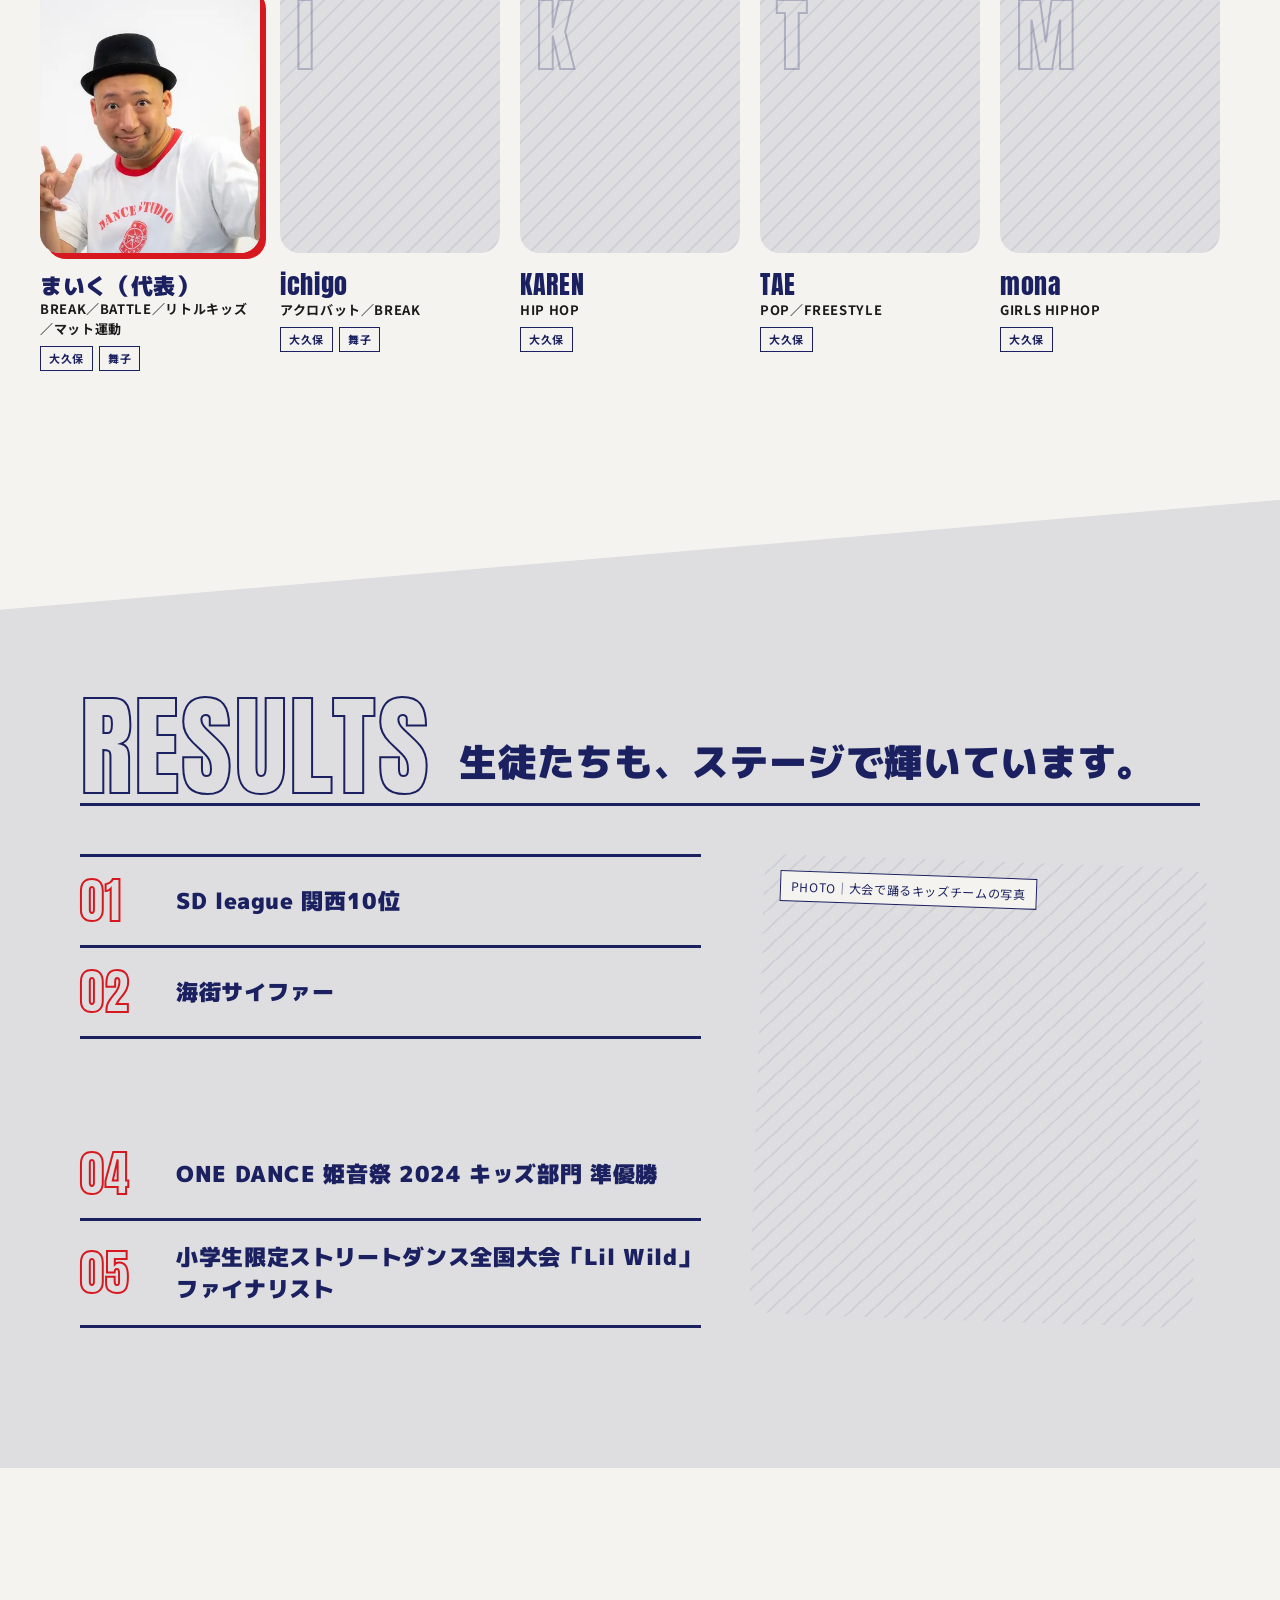
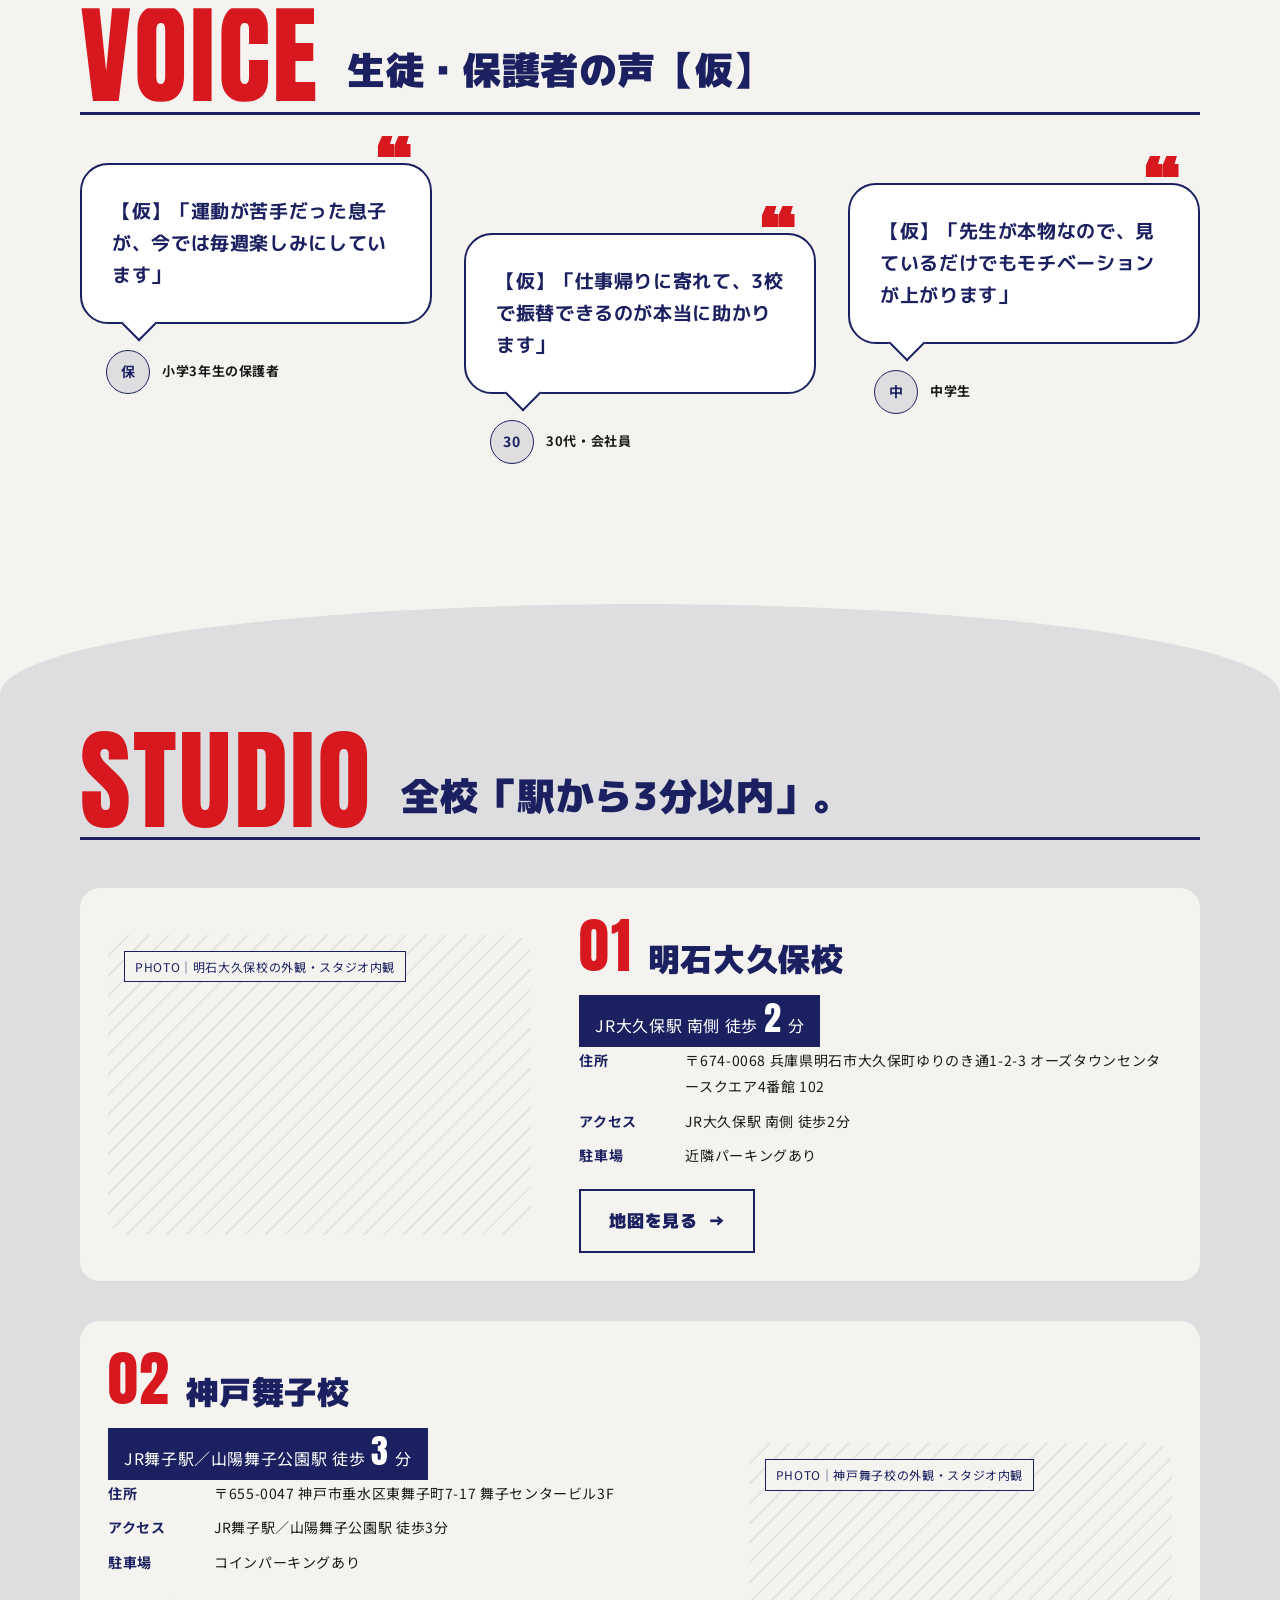
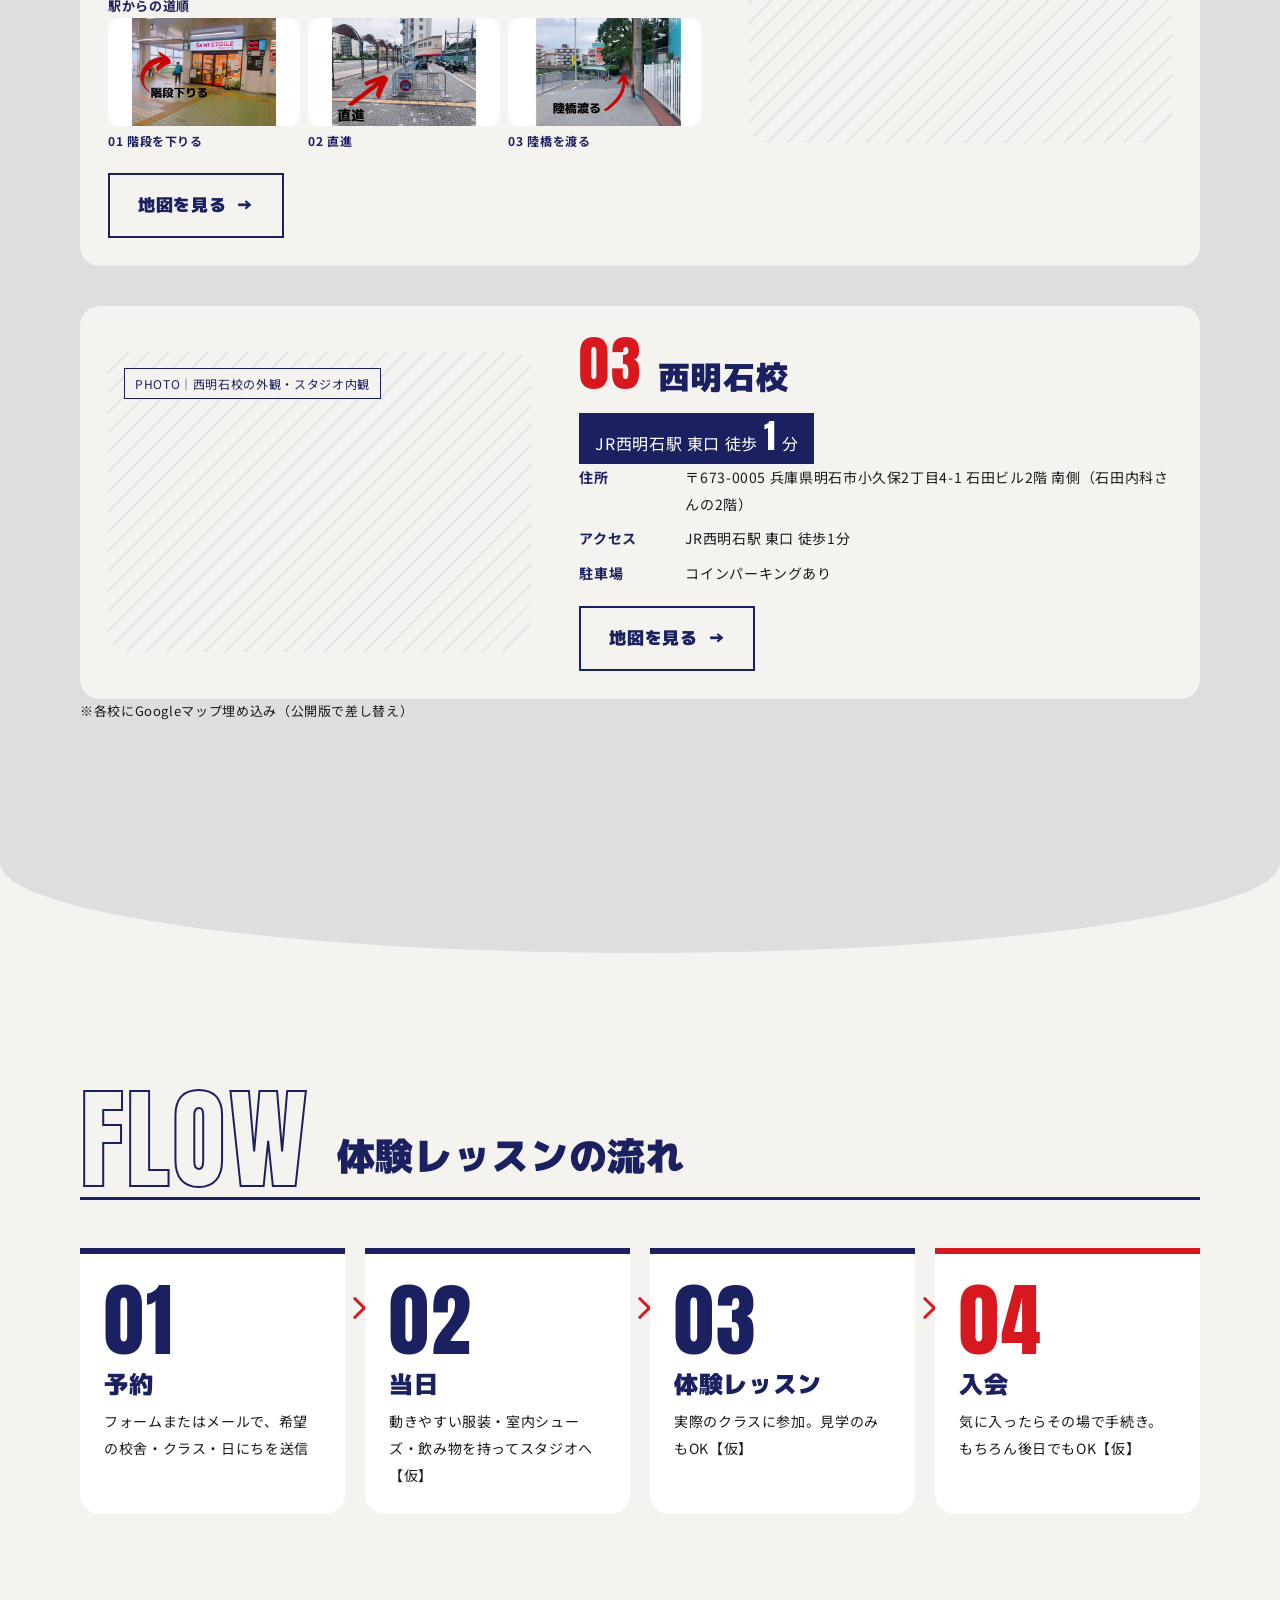
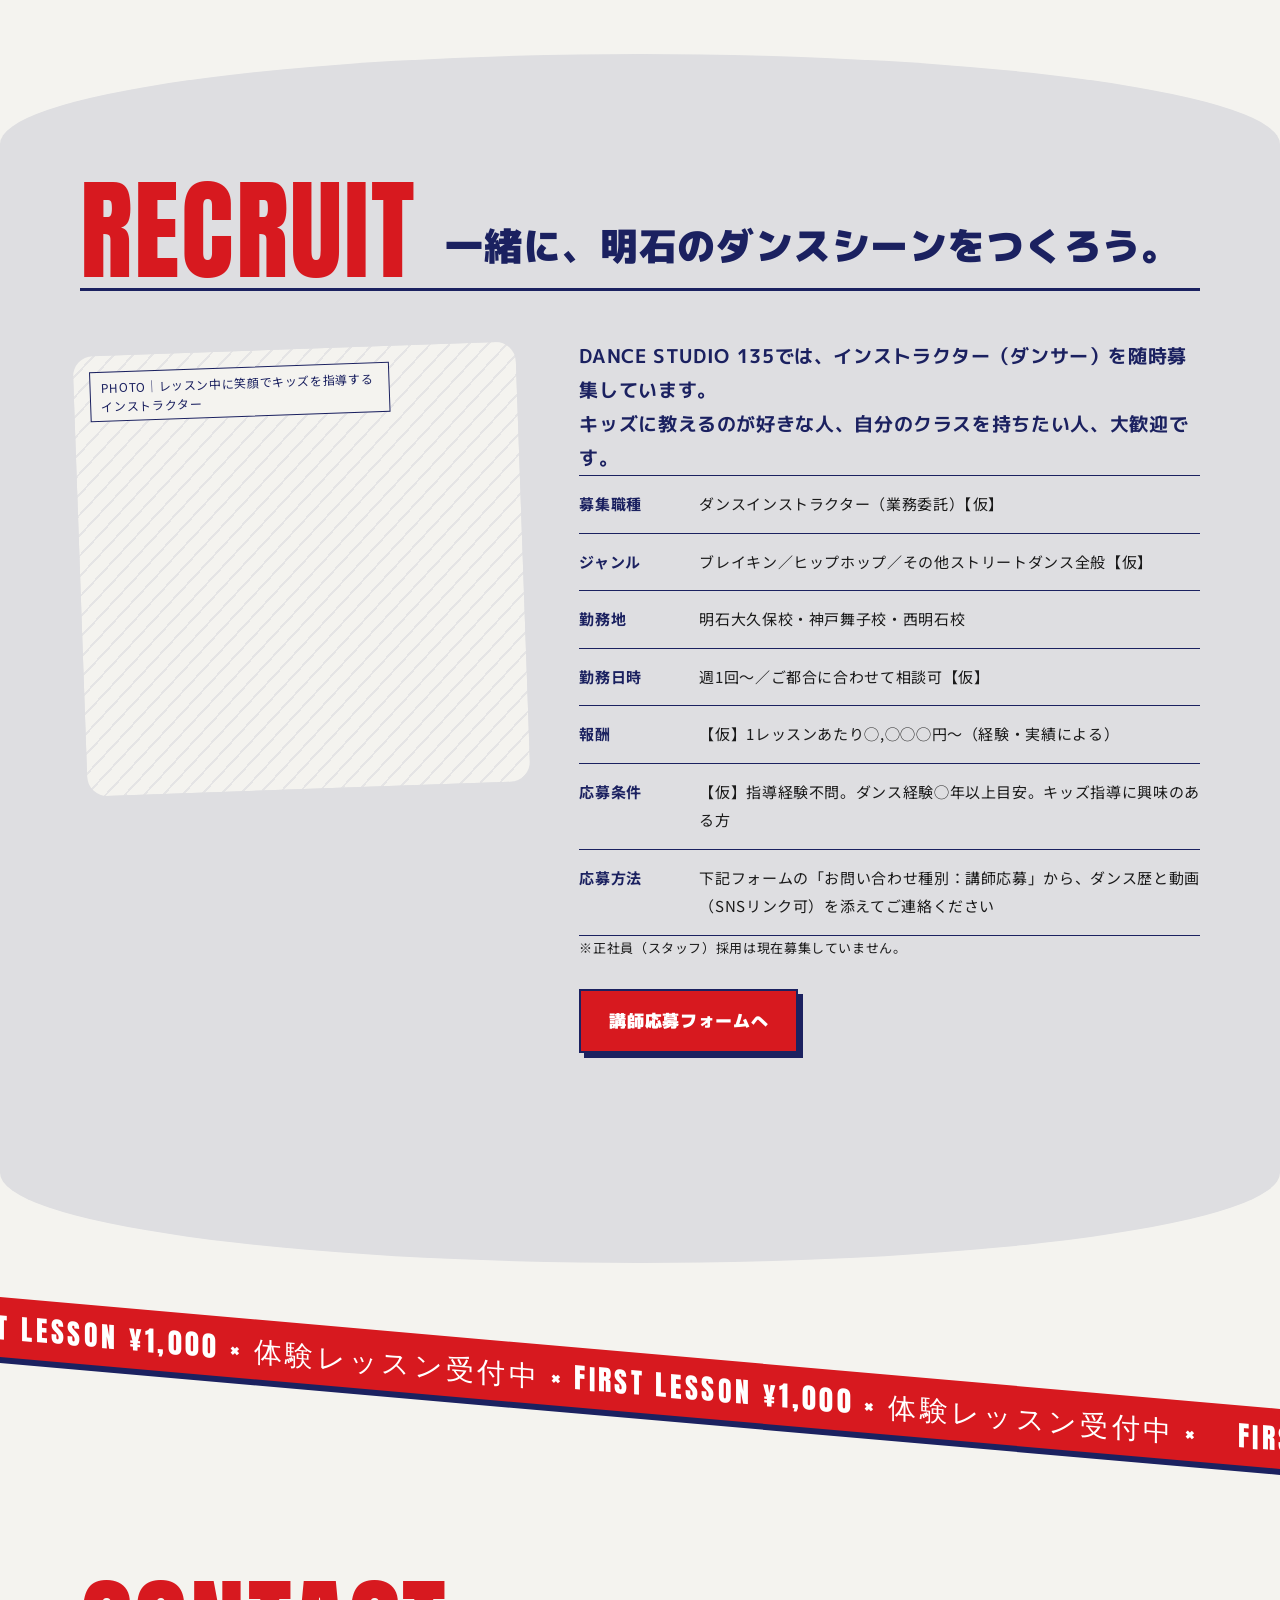
==== commit 5426350f: "Add files via upload" ====
--- a/dance-studio-135/index.html
+++ b/dance-studio-135/index.html
@@ -520,6 +520,29 @@
 }
 
 
+/* ---- 既存サイトの写真 ---- */
+.ph-img{display:block;width:100%;height:100%;object-fit:cover;border-radius:var(--r);background:var(--section)}
+.pcell .ph-img{height:100%}
+.pcell.big .ph-img{object-position:50% 60%}
+.pcell.s2 .logo-cell{border-radius:var(--r) var(--r) 120px var(--r)}
+.logo-cell{width:100%;height:100%;background:#FFFFFF;border:2px solid var(--sub);border-radius:var(--r);display:flex;align-items:center;justify-content:center;overflow:hidden}
+.logo-img{width:72%;height:72%;object-fit:contain}
+.rep-img{object-position:50% 20%;position:relative;background:#FFFFFF}
+.cw.lead-card .cw-ph .ph-img{box-shadow:6px 6px 0 var(--main);object-position:50% 20%}
+.face img{width:100%;height:100%;object-fit:cover;display:block}
+.s135 .cw-name{margin-top:16px}
+.cw.lead-card .cw-name{margin-top:20px}
+.route{margin-top:18px}
+.route-h{font-weight:700;font-size:13px;color:var(--sub);margin-bottom:8px}
+.route ol{display:grid;grid-template-columns:repeat(3,minmax(0,1fr));gap:8px}
+.route li{display:flex;flex-direction:column;gap:4px}
+.route .ph-img{height:auto;aspect-ratio:16/9;border-radius:12px}
+.route span{font-size:12px;font-weight:700;color:var(--sub)}
+@media (max-width:767px){.pcell.s2 .logo-cell{border-radius:var(--r) var(--r) 60px var(--r)}.route ol{gap:6px}.route span{font-size:11px}}
+/* 動きの補正：none を確実に止める／スマホは短めに */
+html[data-motion=on] [data-reveal][data-fx=none]{opacity:1 !important;animation:none !important}
+@media (max-width:767px){html[data-motion=on] [data-reveal][data-fx][data-in]{animation-duration:.45s !important}}
+
 /* ---- 登場の動きを場所ごとに使い分け（同じ動きは2セクションまで。弾むのは見せ場だけ） ---- */
 :root{--out:cubic-bezier(.22,1,.36,1)}
 [data-motion=on] [data-reveal][data-fx][data-in]{animation-duration:.7s;animation-timing-function:var(--out);animation-fill-mode:both}
@@ -575,9 +598,9 @@
 <section class="hero" aria-labelledby="hero-title">
 <div class="stage">
 <div class="pgrid">
-<div class="pcell big fi" style="--n:0"><div class="ph" role="img" aria-label="フリーズを決めるブレイキンダンサーと、それを囲むキッズたち"><span class="ph-tag">PHOTO 大｜フリーズを決めるブレイキンダンサーと、それを囲むキッズたち</span></div></div>
-<div class="pcell fi" style="--n:1"><div class="ph" role="img" aria-label="レッスン中のキッズクラスの様子"><span class="ph-tag">PHOTO 小｜キッズクラスのレッスン風景</span></div></div>
-<div class="pcell s2 fi" style="--n:2"><div class="ph" role="img" aria-label="大人クラスで踊るダンサーたち"><span class="ph-tag">PHOTO 小｜大人クラスのレッスン風景</span></div></div>
+<div class="pcell big fi" style="--n:0"><img class="ph-img" src="[data-uri]" alt="発表会のステージに集まった生徒と講師たち" decoding="async" fetchpriority="high"></div>
+<div class="pcell fi" style="--n:1"><img class="ph-img" src="[data-uri]" alt="鏡張りのスタジオ内観" decoding="async"></div>
+<div class="pcell s2 fi" style="--n:2"><div class="logo-cell"><img class="logo-img" src="[data-uri]" alt="DANCE STUDIO 135 ロゴ" decoding="async"></div></div>
 </div>
 <p class="hero-135 plx" aria-hidden="true">135</p>
 <div class="slash" aria-hidden="true"><div class="slash-track"><p>BREAKIN' × HIPHOP × STREET × DANCE STUDIO 135 × BREAKIN' × HIPHOP × STREET × DANCE STUDIO 135 ×</p><p>BREAKIN' × HIPHOP × STREET × DANCE STUDIO 135 × BREAKIN' × HIPHOP × STREET × DANCE STUDIO 135 ×</p></div></div>
@@ -742,7 +765,7 @@
 </ol>
 
 <div class="show">
-<div data-reveal="rot" style="--tilt:-2deg"><div class="show-ph tilt plx-wrap" style="--tilt:-2deg"><div class="ph" role="img" aria-label="ホールのステージに生徒全員が集まった発表会の集合写真"><span class="ph-tag">PHOTO｜ホールのステージに生徒全員が集まった発表会の集合写真</span></div></div></div>
+<div data-reveal="rot" style="--tilt:-2deg"><div class="show-ph tilt plx-wrap" style="--tilt:-2deg"><img class="ph-img" src="[data-uri]" alt="ホールのステージに生徒全員が集まった発表会の集合写真" loading="lazy" decoding="async"></div></div>
 <div data-reveal="up">
 <p class="en">STAGE — TWICE A YEAR</p>
 <h3 class="jp-h">年に2回、発表会を開催</h3>
@@ -769,7 +792,7 @@
 <div class="rule" aria-hidden="true"></div>
 </div>
 <div class="rep">
-<div data-reveal="rot" style="--tilt:-1.5deg"><div class="rep-ph tilt" style="--tilt:-1.5deg"><div class="back" aria-hidden="true"></div><div class="ph" role="img" aria-label="代表まいくのブレイキンのパフォーマンス写真"><span class="ph-tag">PHOTO｜代表まいくのブレイキンのパフォーマンス写真</span></div></div></div>
+<div data-reveal="rot" style="--tilt:-1.5deg"><div class="rep-ph tilt" style="--tilt:-1.5deg"><div class="back" aria-hidden="true"></div><img class="ph-img rep-img" src="[data-uri]